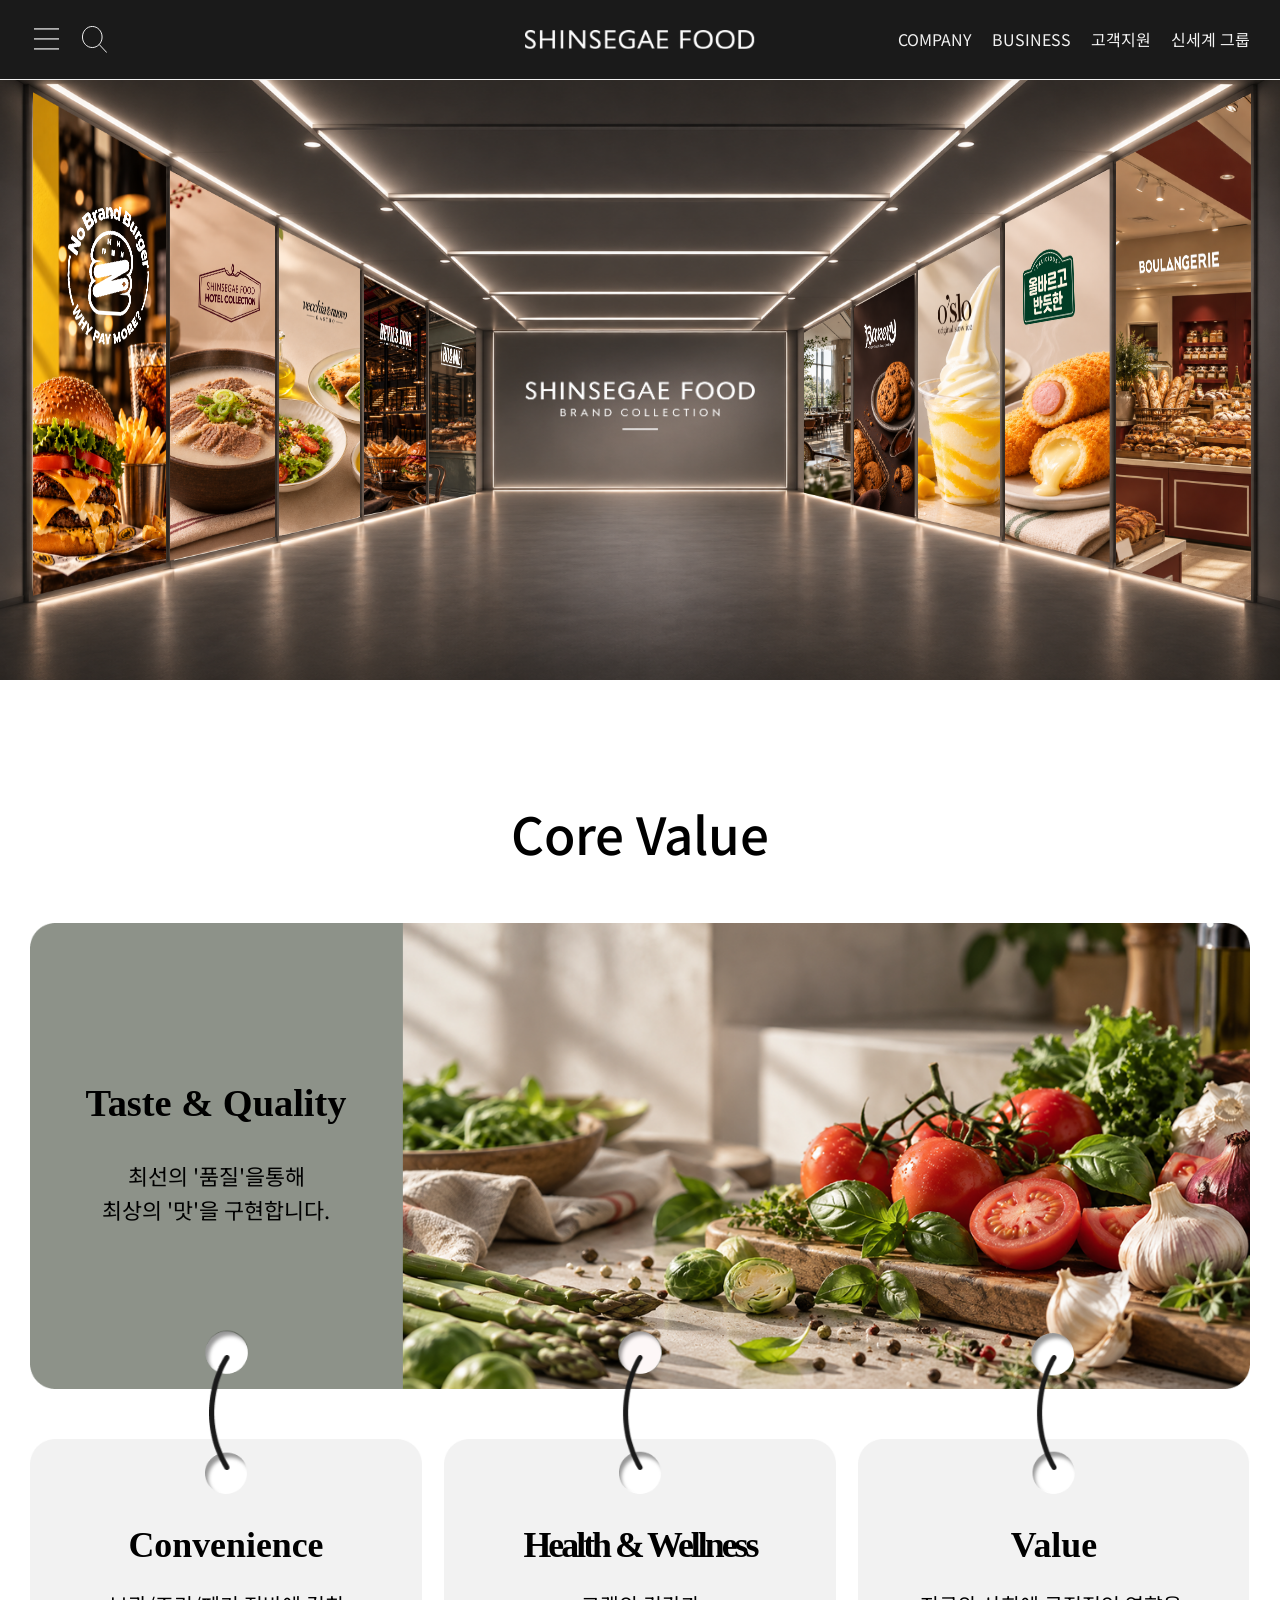
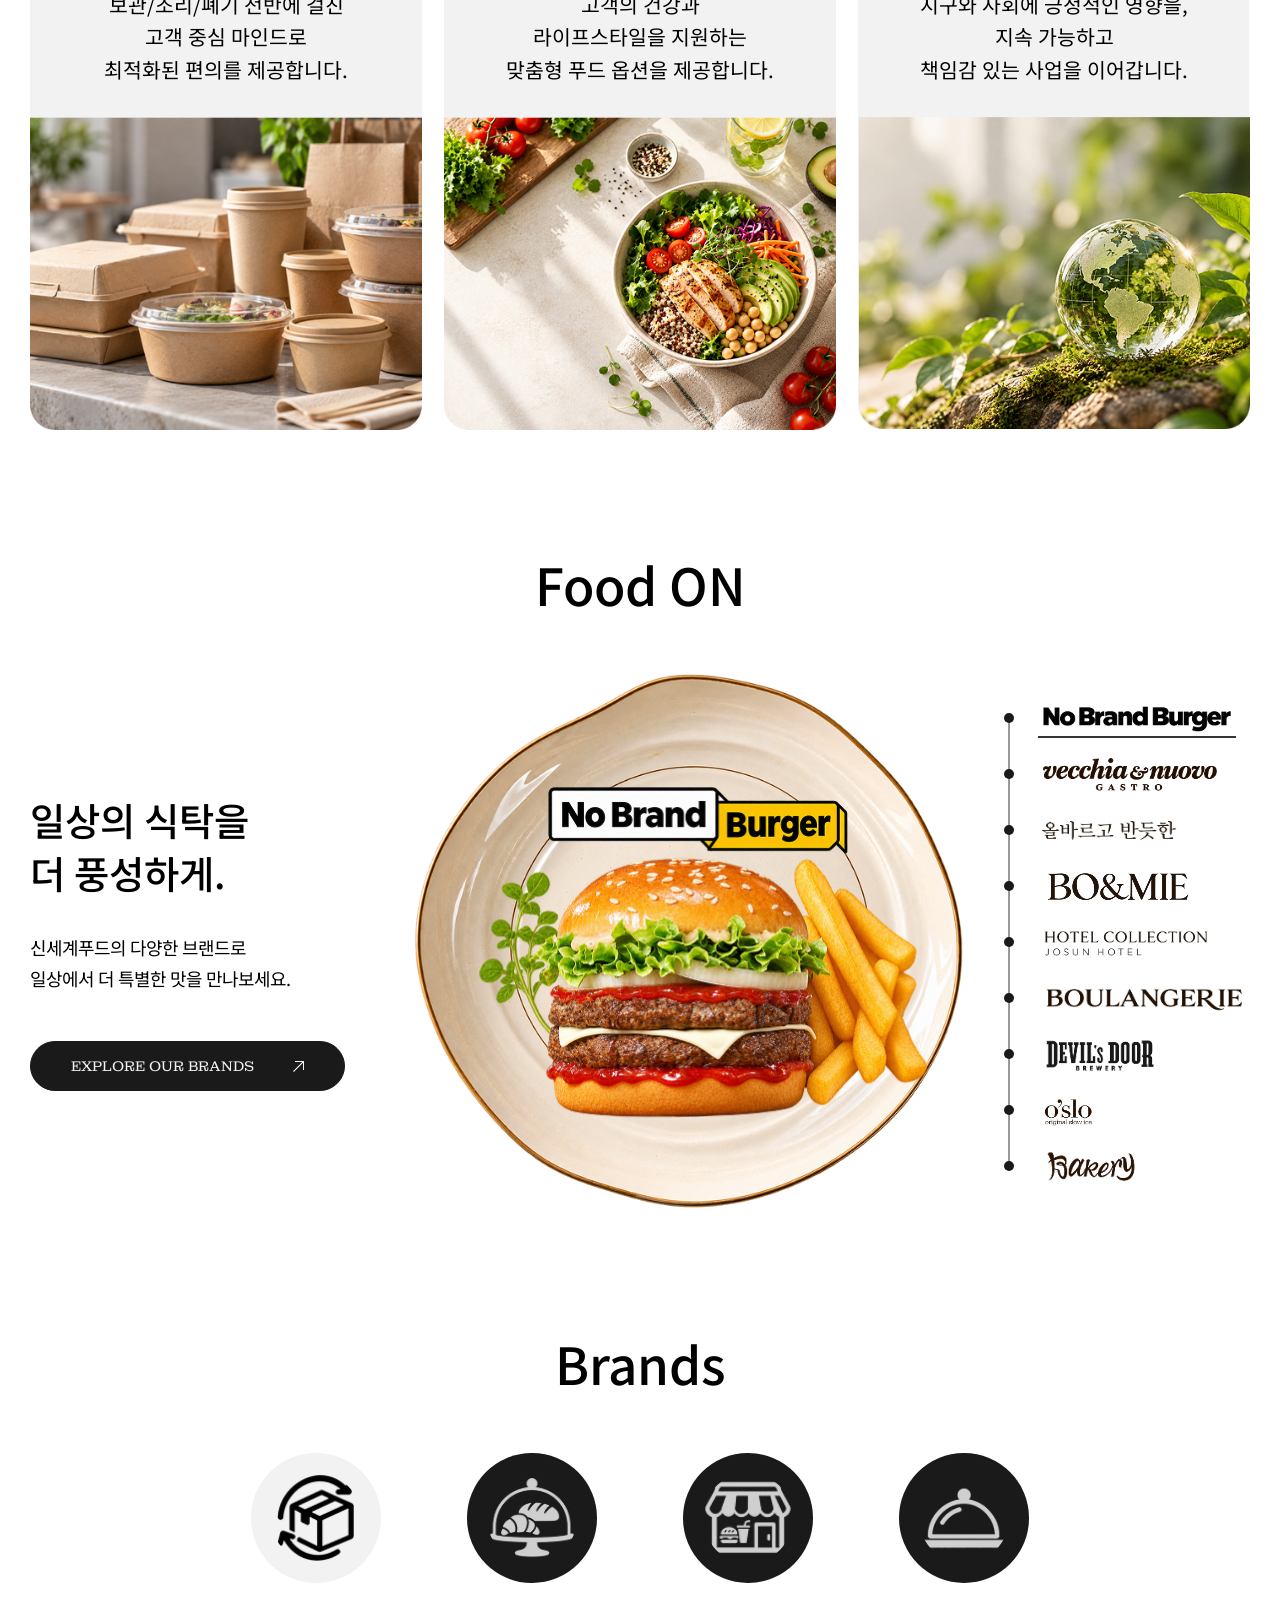
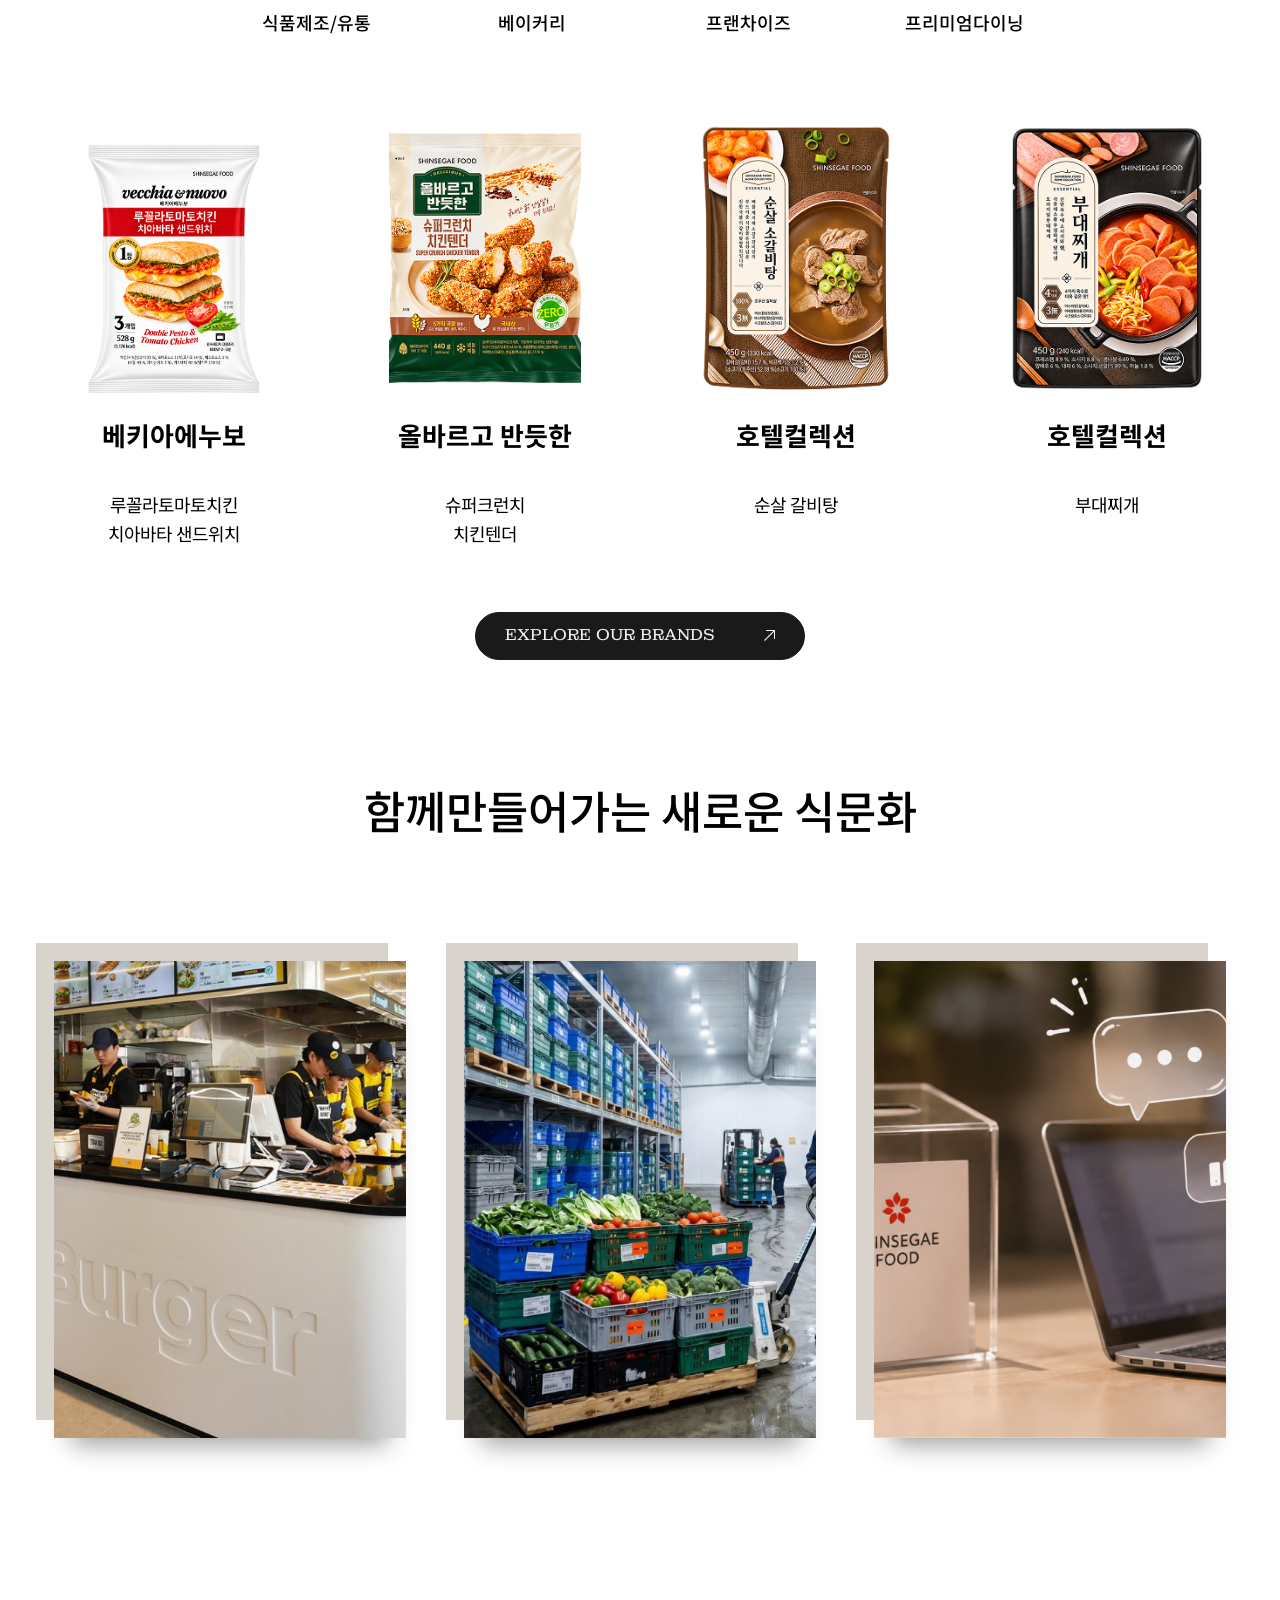
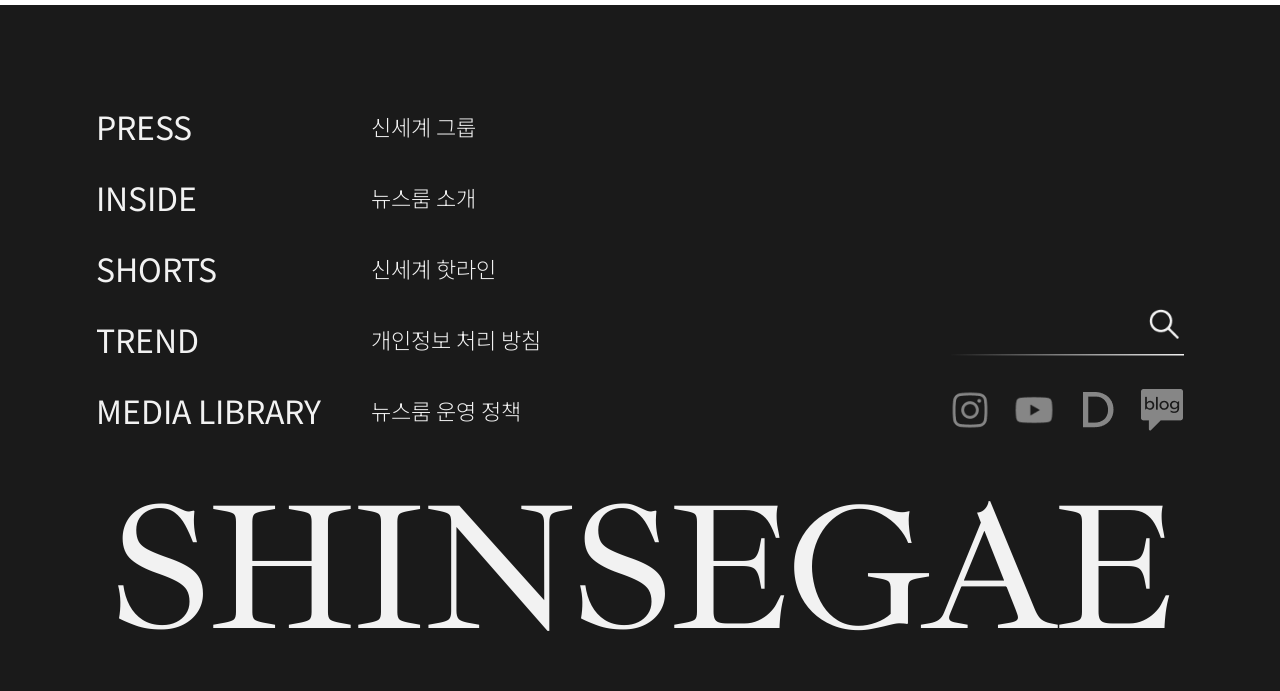
==== food.html @ ecdbe8fb "전체 페이지 추가 및 연결" ====
<!DOCTYPE html>
<html lang="en">
<head>
    <meta charset="UTF-8">
    <meta name="viewport" content="width=device-width, initial-scale=1.0">
    <title>신세계 푸드</title>
    <link rel="stylesheet" href="reset/reset.css">
    <link rel="stylesheet" href="css/food.css">

    <link rel="preconnect" href="https://fonts.googleapis.com">
    <link rel="preconnect" href="https://fonts.gstatic.com" crossorigin>
    <link href="https://fonts.googleapis.com/css2?family=Montagu+Slab:opsz,wght@16..144,100..700&display=swap" rel="stylesheet">
    <link rel="preconnect" href="https://fonts.googleapis.com">
    <link rel="preconnect" href="https://fonts.gstatic.com" crossorigin>
    <link href="https://fonts.googleapis.com/css2?family=Frank+Ruhl+Libre:wght@300..900&family=Ibarra+Real+Nova:ital,wght@0,400..700;1,400..700&display=swap" rel="stylesheet">
    <link href="https://fonts.googleapis.com/css2?family=Noto+Sans+KR:wght@400;700&display=swap" rel="stylesheet">

    <script src="https://code.jquery.com/jquery-3.7.1.min.js"></script>
    <script src="js/food.js" defer></script>
</head>
<body>
    <header>
        <div class="header-warp">
            
            <div class="header-inner">
                <div class="h-icon">
                    <a href="#"><img src="images/food/icon-menu.svg" alt="햄버거메뉴바"></a>
                    <a href="#"><img src="images/food/search.svg" alt="돋보기"></a>
                </div>
                
                <a href="#"><img src="images/food/food-logo.png" alt="로고"></a>
                
                <nav class="gnb">
                    <ul>
                        <li><a href="#">COMPANY</a> 
                            <ul class="sub-menu-wrap">
                                <li><a href="#">STORY</a></li>
                                <li><a href="#">PR</a></li>
                                <li><a href="#">IR</a></li>
                            </ul>
                        </li>
                        <li><a href="#">BUSINESS</a>
                            <ul class="sub-menu-wrap">
                                <li><a href="#">식품제조/유통</a></li>
                                <li><a href="#">이커리</a></li>
                                <li><a href="#">프랜차이즈</a></li>
                                <li><a href="#">프리미엄 다이닝</a></li>
                            </ul>
                        </li>
                        <li><a href="#">고객지원</a>
                            <ul class="sub-menu-wrap">
                                <li><a href="#">고객의 소리</a></li>
                                <li><a href="#">외식브랜드 가명 및 입점 문의</a></li>
                                <li><a href="#">식자재 구매 상담</a></li>
                                <li><a href="#">식자재 납품 상담</a></li>
                                <li><a href="#">자주하는 질문</a></li>
                            </ul>
                        </li>
                        <li><a href="#">신세계 그룹</a>
                            <ul class="sub-menu-wrap">
                                <li><a href="#">그랜드조선 호텔</a></li>
                                <li><a href="#">스타필드</a></li>
                                <li><a href="#">신세계 푸드</a></li>
                            </ul>
                        </li> 
                    </ul>
                </nav>
            </div>
            <div class="header-bg"></div>

            <div class="menu-bar">
                <div class="bar-icon">
                    <button type="button" aria-label="메뉴 닫기"><img src="images/food/icon-x.png" alt=""></button>
                    <div><img src="images/food/food-logo.png" alt="SHINSEGAE FOOD"></div>
                </div>
                <ul>
                    <li><a href="#">COMPANY</a> 
                        <ul class="sub-menu-wrap">
                            <li><a href="#">STORY</a></li>
                            <li><a href="#">PR</a></li>
                            <li><a href="#">IR</a></li>
                        </ul>
                    </li>
                    <li><a href="#">BUSINESS</a>
                        <ul class="sub-menu-wrap">
                            <li><a href="#">식품제조/유통</a></li>
                            <li><a href="#">이커리</a></li>
                            <li><a href="#">프랜차이즈</a></li>
                            <li><a href="#">프리미엄 다이닝</a></li>
                        </ul>
                    </li>
                    <li><a href="#">고객지원</a>
                        <ul class="sub-menu-wrap">
                            <li><a href="#">고객의 소리</a></li>
                            <li><a href="#">외식브랜드 가명 및 입점 문의</a></li>
                            <li><a href="#">식자재 구매 상담</a></li>
                            <li><a href="#">식자재 납품 상담</a></li>
                            <li><a href="#">자주하는 질문</a></li>
                        </ul>
                    </li>
                    <li><a href="index.html">신세계 그룹</a>
                        <ul class="sub-menu-wrap">
                            <li><a href="josunHotel.html">그랜드조선 호텔</a></li>
                            <li><a href="starfield.html">스타필드</a></li>
                            <li><a href="food.html">신세계 푸드</a></li>
                        </ul>
                    </li> 
                </ul>
            </div>
        </div>
    </header>

    <main> 
        <!-----------------메인영역------------------->
        <div class="hero">
            <div class="hero-bg">
                <div class="hero-text"><img src="images/food/hero-text.png" alt="메인텍스트"></div>
                <div class="hero-brands">
                    <button type="button" class="hero-prev" aria-label="이전 브랜드">&#8249;</button>
                    <div class="hero-slide">
                    <ul>
                        <li>
                            <img src="images/food/group.png" alt="노브랜드">
                            <img src="images/food/hero-logo1-w.png" alt="노브랜드">
                        </li>
                        <li>
                            <img src="images/food/group-1.png" alt="호텔컬렉션">
                            <img src="images/food/hero-logo2.png" alt="호텔컬렉션">
                        </li>
                        <li>
                            <img src="images/food/group-2.png" alt="베키아에누보 가스트로">
                            <img src="images/food/hero-logo3.png" alt="베키아에누보 가스트로">
                        </li>
                        <li>
                            <img src="images/food/group-3.png" alt="데블스도어">
                            <img src="images/food/hero-logo4-w.png" alt="데블스도어">
                        </li>
                        <li>
                            <img src="images/food/group-4.png" alt="보앤미">
                            <img src="images/food/hero-logo5-w.png" alt="보앤미">
                        </li>
                        <li>
                            <img src="images/food/group-5.png" alt="블랑제리">
                            <img src="images/food/hero-logo6-w.png" alt="블랑제리">
                        </li>
                        <li>
                            <img src="images/food/group-6.png" alt="올바르고 반듯한">
                            <img src="images/food/hero-logo7.png" alt="올바르고 반듯한">
                        </li>
                        <li>
                            <img src="images/food/group-7.png" alt="오슬로">
                            <img src="images/food/hero-logo8.png" alt="오슬로">
                        </li>
                        <li>
                            <img src="images/food/group-8.png" alt="베이커리">
                            <img src="images/food/hero-logo9-w.png" alt="베이커리">
                        </li>
                        <li>
                            <img src="images/food/group-9.png" alt="베키아에누보">
                            <img src="images/food/hero-logo10-w.png" alt="베키아에누보">
                        </li>
                    </ul>
                    </div>
                    <button type="button" class="hero-next" aria-label="다음 브랜드">&#8250;</button>
                    <div class="hero-dots"></div>
                </div>
            </div>
        </div>
        <!-------------------Core Value----------------->
        <section class="core">
            <h1>Core Value</h1>
            <div class="core-value">
                <div class="core-wrap">
                    <div class="core-text">
                        <div class="taste"></div>
                        <div class="core-txt">
                            <h3>Taste & Quality</h3>
                            <p>최선의 '품질'을통해<br>최상의 '맛'을 구현합니다.</p>
                        </div>
                    </div>
                    <ul>
                        <li>
                            <div class="convenience"></div>
                            <div class="core-text">
                                <h3>Convenience</h3>
                                <p>보관/조리/폐기 전반에 걸친<br>고객 중심 마인드로<br>최적화된 편의를 제공합니다.</p>
                            </div>
                        </li>
                        <li>
                            <div class="health"></div>
                            <div class="core-text">
                                <h3>Health & Wellness</h3>
                                <p>고객의 건강과<br>라이프스타일을 지원하는<br>맞춤형 푸드 옵션을 제공합니다.</p>
                            </div>
                        </li>
                        <li>
                            <div class="value"></div>
                            <div class="core-text">
                                <h3>Value</h3>
                                <p>지구와 사회에 긍정적인 영향을,<br> 지속 가능하고<br>책임감 있는 사업을 이어갑니다.</p>
                            </div>
                        </li>
                    </ul>
                </div>
                <ul class="core-line">
                    <li><img src="images/food/core-line.png" alt="라인1"></li>
                    <li><img src="images/food/core-line.png" alt="라인2"></li>
                    <li><img src="images/food/core-line.png" alt="라인3"></li>
                </ul>
            </div>

            <div class="core-mobile">
                <div class="m-taste-wrap">
                    <div class="m-taste">
                        <img src="images/food/mobile-taste.png" alt="품질">
                        <!-- <img src="images/food/m-taste.png" alt="그림자"> -->
                    </div>
                    <div class="core-txt">
                        <h3>Taste & Quality</h3>
                        <p>최선의 '품질'을통해<br>최상의 '맛'을 구현합니다.</p>
                    </div>
                </div>

                <div class="m-con-wrap">
                    <div class="m-convenience">
                        <img src="images/food/mobile-convenience.png" alt="편의">
                        <!-- <img src="images/food/m-conven.png" alt="그림자"> -->
                    </div>
                        <div class="core-text">
                            <h3>Convenience</h3>
                            <p>보관/조리/폐기 전반에 걸친<br>고객 중심 마인드로<br>최적화된 편의를 제공합니다.</p>
                        </div>
                </div>
            </div>

        </section>
        <!-------------------Food ON-------------------->
        <section class="food-on">
            <h1>Food ON</h1>
            <div class="food-wrap">
                <div class="food-info">
                    <h2>일상의 식탁을<br>더 풍성하게.</h2>
                    <p>신세계푸드의 다양한 브랜드로<br>일상에서 더 특별한 맛을 만나보세요.</p>
                    <ul class="food-btn">
                        <li><a href="https://www.shinsegaefood.com/business/v2/manufacturing.sf">EXPLORE OUR BRANDS</a></li>
                        <li><img src="images/food/button-arrow-w.png" alt="흰색화살표"></li>
                    </ul>
                </div>
                <div class="food-arrow">
                    <div><img src="images/food/food-arrow-left.png" alt="이전"></div>
                    <div><img src="images/food/food-arrow-right.png" alt="다음"></div>
                </div>
                <div class="plate">
                    <div class="plating"></div>
                    <ul class="tab-content-wrap">
                        <li class="active"><img src="images/food/food-1.png" alt="노브랜드"></li>
                        <li><img src="images/food/food-2.png" alt="베키아에누보 가스트로"></li>
                        <li><img src="images/food/food-3.png" alt="올바르고 반듯한"></li>
                        <li><img src="images/food/food-4.png" alt="보앤미"></li>
                        <li><img src="images/food/food-5.png" alt="호텔컬렉션"></li>
                        <li><img src="images/food/food-6.png" alt="블랑제리"></li>
                        <li><img src="images/food/food-7.png" alt="데블스도어"></li>
                        <li><img src="images/food/food-8.png" alt="오슬로"></li>
                        <li><img src="images/food/food-9.png" alt="베이커리"></li>
                    </ul>
                </div>
                
                <ul class="tab-menu">
                    <li class="active"><img src="images/food/food-text1.png" alt="노브랜드"></li>
                    <li><img src="images/food/food-text2.png" alt="베키아에누보 가스트로"></li>
                    <li><img src="images/food/food-text3.png" alt="올바르고 반듯한"></li>
                    <li><img src="images/food/food-text4.png" alt="보앤미"></li>
                    <li><img src="images/food/food-text5.png" alt="호텔컬렉션"></li>
                    <li><img src="images/food/food-text6.png" alt="블랑제리"></li>
                    <li><img src="images/food/food-text7.png" alt="데블스도어"></li>
                    <li><img src="images/food/food-text8.png" alt="오슬로"></li>
                    <li><img src="images/food/food-text9.png" alt="베이커리"></li>
                </ul> 
            </div>
        </section>
<!--------------------Brands-------------------->
        <section class="brands">
            <h1>Brands</h1>
            <ul class="brands-tab">
                <li class="active">
                    <ul class="button">
                        <li class="active"><img src="images/food/brands-w-1.png" alt="식품제조/유통"></li>
                        <li>식품제조/유통</li>
                    </ul>
                </li>
                <li>
                    <ul class="button">
                        <li><img src="images/food/brands-w-2.png" alt="베이커리"></li>
                        <li>베이커리</li>
                    </ul>
                </li>
                <li>
                    <ul class="button">
                        <li><img src="images/food/brands-w-3.png" alt="프랜차이즈"></li>
                        <li>프랜차이즈</li>
                    </ul>
                </li>
                <li>
                    <ul class="button">
                        <li><img src="images/food/brands-w-4.png" alt="프리미엄다이닝"></li>
                        <li>프리미엄다이닝</li>
                    </ul>
                </li>
            </ul>

            <div class="brands-content">
                <ul class="active">
                    <li>
                        <div class="brands-img"><img src="images/food/brands1-1.png" alt="샌드위치"></div>
                        <div class="brands-text">
                            <h3>베키아에누보</h3>
                            <div class="brands-line"></div>
                            <p>루꼴라토마토치킨<br>치아바타 샌드위치</p>
                        </div>
                    </li>
                    <li>
                        <div class="brands-img"><img src="images/food/brands1-2.png" alt="치킨텐더"></div>
                        <div class="brands-text">
                            <h3>올바르고 반듯한</h3>
                            <div class="brands-line"></div>
                            <p>슈퍼크런치<br>치킨텐더</p>
                        </div>
                    </li>
                    <li>
                        <div class="brands-img"><img src="images/food/brands1-3.png" alt="소갈비탕"></div>
                        <div class="brands-text">
                            <h3>호텔컬렉션</h3>
                            <div class="brands-line"></div>
                            <p>순살 갈비탕</p>
                        </div>
                    </li>
                    <li>
                        <div class="brands-img"><img src="images/food/brands1-4.png" alt="부대찌개"></div>
                        <div class="brands-text">
                            <h3>호텔컬렉션</h3>
                            <div class="brands-line"></div>
                            <p>부대찌개</p>
                        </div>
                    </li>
                </ul>
                
                <ul>
                    <li>
                        <div class="brands-img"><img src="images/food/brands2-1.jpg" alt="빵1"></div>
                        <div class="brands-text">
                            <h3>보앤미</h3>
                            <div class="brands-line"></div>
                            <p>Levain</p>
                        </div>
                    </li>
                    <li>
                        <div class="brands-img"><img src="images/food/brands2-2.jpg" alt="빵2"></div>
                        <div class="brands-text">
                            <h3>보앤미</h3>
                            <div class="brands-line"></div>
                            <p>Croissant</p>
                        </div>
                    </li>
                    <li>
                        <div class="brands-img"><img src="images/food/brands2-3.jpg" alt="빵3"></div>
                        <div class="brands-text">
                            <h3>보앤미</h3>
                            <div class="brands-line"></div>
                            <p>Viennoise</p>
                        </div>
                    </li>
                    <li>
                        <div class="brands-img"><img src="images/food/brands2-4.jpg" alt="빵4"></div>
                        <div class="brands-text">
                            <h3>보앤미</h3>
                            <div class="brands-line"></div>
                            <p>Cookie Shot</p>
                        </div>
                    </li>
                </ul>
                
                <ul>
                    <li>
                        <div class="brands-img"><img src="images/food/brands3-1.png" alt="햄버거"></div>
                        <div class="brands-text">
                            <h3>노브랜드</h3>
                            <div class="brands-line"></div>
                            <p>진짜 비빔밥 버거</p>
                        </div>
                    </li>
                    <li>
                        <div class="brands-img"><img src="images/food/brands3-2.png" alt="아이스크림"></div>
                        <div class="brands-text">
                            <h3>오슬로</h3>
                            <div class="brands-line"></div>
                            <p>오리지널 아이스</p>
                        </div>
                    </li>
                    <li>
                        <div class="brands-img"><img src="images/food/brands3-3.png" alt="햄버거"></div>
                        <div class="brands-text">
                            <h3>노브랜드</h3>
                            <div class="brands-line"></div>
                            <p>NBB 훅</p>
                        </div>
                    </li>
                    <li>
                        <div class="brands-img"><img src="images/food/brands3-4.png" alt="아이스크림"></div>
                        <div class="brands-text">
                            <h3>오슬로</h3>
                            <div class="brands-line"></div>
                            <p>오리지널 컵</p>
                        </div>
                    </li>
                </ul>
                
                <ul>
                    <li>
                        <div class="brands-img"><img src="images/food/brands4-1.png" alt="스테이크"></div>
                        <div class="brands-text">
                            <h3>데블스도어</h3>
                            <div class="brands-line"></div>
                            <p>스테이크 코스타타</p>
                        </div>
                    </li>
                    <li>
                        <div class="brands-img"><img src="images/food/brands4-2.png" alt="스테이크"></div>
                        <div class="brands-text">
                            <h3>베키아에누보</h3>
                            <div class="brands-line"></div>
                            <p>씨푸드 버터 파스타</p>
                        </div>
                    </li>
                    <li>
                        <div class="brands-img"><img src="images/food/brands4-3.png" alt="스테이크"></div>
                        <div class="brands-text">
                            <h3>베키아에누보 가스트로</h3>
                            <div class="brands-line"></div>
                            <p>파로 베르데 빈스</p>
                        </div>
                    </li>
                    <li>
                        <div class="brands-img"><img src="images/food/brands4-4.png" alt="샌드위치"></div>
                        <div class="brands-text">
                            <h3>베키아에누보</h3>
                            <div class="brands-line"></div>
                            <p>치킨 클럽 샌드위치</p>
                        </div>
                    </li>
                </ul>
            </div>
            <ul class="brands-btn">
                <li><a href="https://www.shinsegaefood.com/business/v2/manufacturing.sf">EXPLORE OUR BRANDS</a></li>
                <li><img src="images/food/button-arrow-w.png" alt="흰색화살표"></li>
            </ul>
        </section>
        <!---------------------식문화------------------------->
        <section class="contact">
            <h1>함께만들어가는 새로운 식문화</h1>
            <ul class="contact-list">
                <li>
                    <div class="list-1"></div>
                    <div class="contact-info">
                        <img src="images/food/icon1.png" alt="스토어">
                        <div class="info-txt">
                            <h3>외식브랜드<br>가맹 및 입점 문의</h3>
                            <p>신세계푸드의 다양한 외식 브랜드와 함께 <br class="contact-mobile-br">새로운 비즈니스의 기회를 만들어보세요.</p>
                        </div>
                    </div>
                </li>

                <li>
                    <div class="list-2"></div>
                    <div class="contact-info">
                        <img src="images/food/icon2.png" alt="트럭">
                        <div class="info-txt">
                            <h3>식자재<br>구매 및 납품 상담</h3>
                            <p>신선하고 품질 좋은 식자재를 바탕으로 <br class="contact-mobile-br">안정적인 공급과 맞춤형 상담을 제공합니다.</p>
                        </div>
                    </div>
                </li>

                <li>
                    <div class="list-3"></div>
                    <div class="contact-info">
                        <img src="images/food/icon3.png" alt="전화">
                        <div class="info-txt">
                            <h3>고객의 소리</h3>
                            <p>신세계푸드에 대한 소중한 의견을 들려주세요. <br class="contact-mobile-br">고객의 목소리에 귀 기울이겠습니다.</p>
                        </div>
                    </div>
                </li>
            </ul>
        </section>
    </main>
    <footer>
        <div class="footer-inner">
            <ul class="footer-gnb-wrap">
                <li class="footer-gnb">
                    <ul>
                        <li><a href="#">PRESS</a></li>
                        <li><a href="#">INSIDE</a></li>
                        <li><a href="#">SHORTS</a></li>
                        <li><a href="#">TREND</a></li>
                        <li><a href="#">MEDIA LIBRARY</a></li>
                    </ul>
                </li>

                <li>
                    <ul class="footer-inform">
                        <li><a href="#">신세계 그룹</a></li>
                        <li><a href="#">뉴스룸 소개</a></li>
                        <li><a href="#">신세계 핫라인</a></li>
                        <li><a href="#">개인정보 처리 방침</a></li>
                        <li><a href="#">뉴스룸 운영 정책</a></li>
                    </ul>
                </li>
            </ul>


            <ul class="footer-etc">
                <li class="search-wrap">
                    <input class="footer-search" type="text" name="footer-search" id="search">
                    <div><img src="images/footer-Search-white.png" alt="search"></div>
                    <div><img src="images/footer-Line.png" alt="line"></div>
                </li>

                <li>
                    <ul class="sns-wrap">
                        <li><a href="#"><img src="images/black-footer-instagram.png" alt="instagram"></a></li>
                        <li><a href="#"><img src="images/black-footer-youtube.png" alt="youtube"></a></li>
                        <li><a href="#"><img src="images/black-footer-Daum.png" alt="daum"></a></li>
                        <li><a href="#"><img src="images/black-footer-blog.png" alt="blog"></a></li>
                    </ul>
                </li>
            </ul>


            <h1 class="footer-logo">SHINSEGAE</h1>
        </div>
    </footer>
</body>
</html>
---- css/food.css ----
@charset "utf-8";
html, body, div, span, object, iframe,
h1, h2, h3, h4, h5, h6, p, blockquote, pre,
abbr, address, cite, code,
del, dfn, em, img, ins, kbd, q, samp,
small, strong, sub, sup, var,
b, i,
dl, dt, dd, ol, ul, li,
fieldset, form, label, legend,
table, caption, tbody, tfoot, thead, tr, th, td,
article, aside, canvas, details, figcaption, figure,
footer, header, hgroup, menu, nav, section, summary,
time, mark, audio, video {
    margin:0;
    padding:0;
    border:0;
    outline:0;
    font-size:100%;
    vertical-align:baseline;
    background:transparent;
}
body{line-height:1; font-family: "Noto Sans KR";}
a{text-decoration:none; color: inherit;}
img{border:none; vertical-align:top;}
ul{list-style:none;}
table {
    border-collapse:collapse;
    border-spacing:0;
}
input, select {
    vertical-align:middle;
}

:root {
    --whiteTxt : #f2f2f2;
    --blackTxt : #1A1A1A;

    --engFont : "Ibarra Real Nova";
}

header{
    width: 100%;
    height: 100px;
    box-sizing: border-box;
    background-color: #1a1a1a;
    border-bottom: 1px solid #f2f2f2;
    position: fixed;
    top: 0;
    left: 0;
    z-index: 10;
}
.header-warp {
    width: 100%;
    max-width: 1500px;
    height: 100%;
    margin: 0 auto;
    padding: 0 30px;
    box-sizing: border-box;
}
.header-inner{
    display: flex;
    justify-content: space-between;
    align-items: center;
    width: 100%;
    height: 100%;
    line-height: 1.4;
    position: relative;
}
.header-inner > a{
    position: absolute;
    left: 50%;
    top: 50%;
    transform: translate(-50%, -50%);
    width: 277px;
    max-width: calc(100% - 112px);
    min-height: 44px;
    display: flex;
    align-items: center;
    justify-content: center;
}
.header-inner > a > img{
    display: block;
    width: 100%;
    height: auto;
}
.header-warp .h-icon{
    display: flex;
    gap: 24px;
    align-items: center;
}
.header-warp .h-icon a{
    display: flex;
    align-items: center;
    justify-content: center;
    width: 32px;
    height: 44px;
}
.header-warp .h-icon a img{
    display: block;
    width: 25px;
    height: auto;
}
.header-warp .gnb > ul{
    display: flex;
    align-items: center;
    color: #f2f2f2;
    gap: clamp(18px, 2vw, 35px);
    font-size: clamp(1rem, 1.2vw, 1.2rem);
}
.header-warp .gnb > ul > li{
    position: static;
}
.header-warp .gnb > ul > li:hover{
    border-bottom: 3px solid #6c1212;
    box-sizing: border-box;
}
.header-warp .gnb > ul > li > a{
    display: flex;
    align-items: center;
    min-height: 100px;
    white-space: nowrap;
}
.header-warp .gnb > ul > li .sub-menu-wrap {
    display: none;
    position: absolute;
    right: 0;
    top: 100%;
    align-items: center;
    justify-content: flex-end;
    gap: 35px;
    width: 100%;
    padding: 15px 0;
    box-sizing: border-box;
    font-size: clamp(0.8rem, 1vw, 1rem);
    white-space: nowrap;
}
.header-warp .gnb > ul > li .sub-menu-wrap li > a:hover{
    border-bottom: 1px solid #f2f2f2;
}
.header-bg{
    display: none;
    position: absolute;
    top: 100%; left: 0;
    width: 100%;
    height: 54px;
    background-color: #1a1a1a85;
    z-index: -1;
}
.header-warp .menu-bar{
    display: none;
    position: fixed;
    top: 0;
    left: 0;
    width: 100%;
    height: 100%;
    overflow-y: auto;
    background-color: #1a1a1a;
    color: #f2f2f2;
    z-index: 20;
}
.menu-bar .bar-icon{
    position: relative;
    height: 64px;
    border-bottom: 1px solid #51483e;
    display: flex;
    justify-content: center;
    align-items: center;
}
.menu-bar .bar-icon button{
    position: absolute;
    top: 10px;
    left: 20px;
    width: 44px;
    height: 44px;
    padding: 10px;
    border: 0;
    background: transparent;
    cursor: pointer;
}
.menu-bar .bar-icon button img{
    display: block;
    width: 100%;
    height: auto;
}
.menu-bar .bar-icon > div{
    width: 170px;
    max-width: calc(100% - 128px);
}
.menu-bar .bar-icon > div img{
    display: block;
    width: 100%;
    height: auto;
}
.menu-bar > ul{
    padding: 16px 30px 40px;
}
.menu-bar > ul > li{
    margin-bottom: 24px;
}
.menu-bar > ul > li > a{
    display: block;
    padding: 18px 0;
    font-size: clamp(1rem, 2vw, 1.25rem);
    line-height: 1.4;
}
.menu-bar .sub-menu-wrap{
    display: none;
    padding-bottom: 12px;
}
.menu-bar .sub-menu-wrap a{
    display: block;
    padding: 10px 0;
    color: #a9a9a9;
    font-size: clamp(0.875rem, 1.6vw, 1rem);
    line-height: 1.5;
}

@media (max-width: 1280px){
    header{
        height: 80px;
    }
    .header-inner > a{
        width: 230px;
    }
    .header-warp .h-icon{
        gap: 16px;
    }
    .header-warp .gnb > ul{
        gap: 18px;
    }
    .header-warp .gnb > ul > li > a{
        min-height: 80px;
    }
}
@media (max-width: 1024px){
    header{
        height: 64px;
    }
    .header-warp{
        padding: 0 24px;
    }
    .header-inner > a{
        width: 200px;
    }
    .header-warp .h-icon a{
        width: 40px;
    }
    .header-warp .h-icon a img{
        width: 24px;
    }
    .header-warp .h-icon a:nth-child(2),
    .header-warp .gnb{
        display: none;
    }
}
@media (max-width: 600px){
    header{
        height: 56px;
    }
    .header-warp{
        padding: 0 20px;
    }
    .header-inner > a{
        width: 170px;
    }
    .header-warp .h-icon a img{
        width: 20px;
    }
}
@media (max-width: 390px){
    header{
        height: 56px;
    }
    .header-warp{
        padding: 0 16px;
    }
    .header-inner > a{
        width: 170px;
    }
    .header-warp .h-icon a img{
        width: 20px;
    }
}
/* --------------매인영역---------------- */
main{
    padding-top: 100px;
}
.hero{
    margin-bottom: clamp(120px, 10vw, 160px);
}
.hero-bg{
    background-image: url("../images/food/hero2.png");
    background-repeat: no-repeat;
    background-position: center;
    background-size: 100% auto;
    width: 100%;
    aspect-ratio: 1920 / 900;
    position: relative;
    overflow: hidden;
}
.hero-text img{
    width: 20%;
    position: absolute;
    left: 40%;top: 47%;
    filter: brightness(0) invert(1);
    
}
.hero-brands ul > li img{
    transform: translateY(-50%);
    animation: hero-show 0.7s ease both;
}
.hero-brands ul > li:nth-child(-n+5) > img:nth-child(2){
    animation: hero-logo 0.7s ease both;
}
.hero-brands ul > li:nth-child(n+6) > img:nth-child(2){
    animation: hero-r-logo 0.7s ease both;
}
.hero-brands ul li:nth-child(1) img{
    width: 10.4%;
    position: absolute;
    left: 2.6%; top: 44%;
    animation-delay: 2s;
}
.hero-brands ul li:nth-child(1) img:nth-child(2){
    display: block;
    position: absolute;
    left: 3%; top: 20%;
    width: 11.5%;
    transform: perspective(600px) rotateY(53deg) rotate(5deg);
    animation-delay: 2s;
}
.hero-brands ul li:nth-child(2) img{
    width: 8.2%;
    position: absolute;
    left: 13.3%; top: 47.6%;
    animation-delay: 1.5s;
}
.hero-brands ul li:nth-child(2) img:nth-child(2){
    position: absolute;
    left: 11.8%; top: 30%;
    width: 12.65%;
    transform: perspective(600px) rotateY(57deg) rotate(3deg);
    animation-delay: 1.5s;
}
.hero-brands ul li:nth-child(3) img{
    width: 6.3%;
    position: absolute;
    left: 21.8%; top: 50.3%;
    animation-delay: 1s;
}
.hero-brands ul li:nth-child(3) img:nth-child(2){
    position: absolute;
    left: 21.7%; top: 36%;
    width: 7.475%;
    transform: perspective(600px) rotateY(60deg) rotate(7deg);
    animation-delay: 1s;
}
.hero-brands ul li:nth-child(4) img{
    width: 4.9%;
    position: absolute;
    left: 28.4%; top: 52.6%;
    animation-delay: 0.5s;
}
.hero-brands ul li:nth-child(4) img:nth-child(2){
    position: absolute;
    left: 27.8%; top: 40%;
    width: 6.325%;
    transform: perspective(600px) rotateY(63deg) rotate(7deg);
    animation-delay: 0.5s;
}
.hero-brands ul li:nth-child(5) img{
    width: 3.7%;
    position: absolute;
    left: 33.5%; top: 54.5%;
    animation-delay: 0s;
}
.hero-brands ul li:nth-child(5) img:nth-child(2){
    position: absolute;
    left: 32.5%; top: 44%;
    width: 5.635%;
    transform: perspective(600px) rotateY(65deg) rotate(6deg);
    animation-delay: 0s;
}
.hero-brands ul li:nth-child(6) img{
    width: 10.5%;
    position: absolute;
    right: 2.3%; top: 44.5%;
    animation-delay: 2s;
}
.hero-brands ul li:nth-child(6) img:nth-child(2){
    position: absolute;
    right: 1.8%; top: 26%;
    width: 12.925%;
    transform: perspective(600px) rotateY(-60deg) rotate(-3deg);
    animation-delay: 2s;
}
.hero-brands ul li:nth-child(7) img{
    width: 8.2%;
    position: absolute;
    right: 13.3%; top: 47.7%;
    animation-delay: 1.5s;
}
.hero-brands ul li:nth-child(7) img:nth-child(2){
    position: absolute;
    right: 12.5%; top: 26%;
    width: 11.5%;
    transform: perspective(600px) rotateY(-60deg)  rotateX(3deg) rotate(-8deg);
    animation-delay: 1.5s;
}
.hero-brands ul li:nth-child(8) img{
    width: 6.4%;
    position: absolute;
    right: 21.9%; top: 50.4%;
    animation-delay: 1s;
}
.hero-brands ul li:nth-child(8) img:nth-child(2){
    position: absolute;
    right: 21.5%; top: 35%;
    width: 8.05%;
    transform: perspective(600px) rotateY(-60deg) rotate(-5deg);
    animation-delay: 1s;
}
.hero-brands ul li:nth-child(9) img{
    width: 4.8%;
    position: absolute;
    right: 28.5%; top: 52.6%;
    animation-delay: 0.5s;
}
.hero-brands ul li:nth-child(9) img:nth-child(2){
    position: absolute;
    right: 27.7%; top: 40%;
    width: 7.13%;
    transform: perspective(600px) rotateY(-60deg) rotate(-5deg);
    animation-delay: 0.5s;
}
.hero-brands ul li:nth-child(10) img{
    width: 3.7%;
    position: absolute;
    right: 33.5%; top: 54.2%;
    animation-delay: 0s;
}
.hero-brands ul li:nth-child(10) img:nth-child(2){
    position: absolute;
    right: 33.3%; top: 43%;
    width: 4.945%;
    transform: rotateY(-60deg) rotate(-4deg);
    animation-delay: 0s;
}

.hero-prev,
.hero-next,
.hero-dots{
    display: none;
}

@keyframes hero-show{
    0%{
        opacity: 0;
    }
    100%{
        opacity: 1;
    }
}
@keyframes hero-logo{
    0%{
        opacity: 0;
        translate: 0 -50px;
    }
    100%{
        opacity: 1;
        translate: 0 0;
    }
}
@keyframes hero-r-logo{
    0%{
        opacity: 0;
        translate: 50px -50px;
    }
    100%{
        opacity: 1;
        translate: 0 0;
    }
}

/* ---------------core value------------ */
.core{
    width: calc(100% - 60px);
    max-width: 1440px;
    margin: 0 auto;
    margin-bottom: clamp(120px, 10vw, 160px);
}
.core h1{
    text-align: center;
    margin-bottom: clamp(56px, 5vw, 80px);
    font-size: clamp(2.5rem, 4vw, 3.7rem);
    font-weight: 500;
}
.core-value{
    position: relative;
}
.core-wrap .core-text{
    position: relative;
}
.core-wrap .core-txt{
    position: absolute;
    left: 30px;top: 35%;
}
.core-wrap .core-text .taste{
    background-image: url(../images/food/core1.png);
    background-repeat: no-repeat;
    background-position: center;
    background-size: 100% auto;
    width: 100%;
    aspect-ratio: 1440 / 550;
}
.core-wrap .core-txt h3{
    font-size: clamp(1.75rem, 3vw, 3.3rem);
    font-family: 'Montagu+Slab', serif;
    margin-bottom: 100px;
}
.core-wrap .core-txt p{
    text-align: center;
    font-size: clamp(1.125rem, 1.7vw, 2rem);
    line-height: 40px;
}
.core-wrap ul{
    margin-top: 50px;
    display: flex;
    gap: 22px;
}
.core-wrap ul li{
    position: relative;
    flex: 1;
    min-width: 0;
    transform-origin: center top;
}
.core-wrap ul.is-visible > li{
    animation: core-show1 1.2s ease-out both;
}
.core-wrap ul li:nth-child(1) .convenience{
    background-image: url(../images/food/core2.png);
    background-repeat: no-repeat;
    background-position: center;
    background-size: 100% auto;
    width: 100%;
    aspect-ratio: 464 / 700;
}
.core-wrap ul li .health{
    background-image: url(../images/food/core3.png);
    background-repeat: no-repeat;
    background-position: center;
    background-size: 100% auto;
    width: 100%;
    aspect-ratio: 464 / 700;
}
.core-wrap ul li .value{
    background-image: url(../images/food/core4.png);
    background-repeat: no-repeat;
    background-position: center;
    background-size: 100% auto;
    width: 100%;
    aspect-ratio: 465 / 700;
}
.core-wrap ul li .core-text{
    position: absolute;
    left: 50%; top: 15%;
    transform: translateX(-50%);
    width: 100%;          
    padding: 0 16px;       
    box-sizing: border-box;
}
.core-wrap ul li .core-text h3{
    font-size: clamp(1.5rem, 2.8vw, 3.3rem);
    font-family: 'Montagu+Slab', serif;     
    margin-bottom: 35px;
    text-align: center;
}
.core-wrap ul li:nth-child(2) .core-text h3{
    white-space: normal;
    letter-spacing: -3px;
}
.core-wrap ul li .core-text p{
    text-align: center;
    font-size: clamp(1.125rem, 1.6vw, 1.5rem);
    line-height: 35px;
}
.core-wrap ul li:nth-child(3) .core-text p{
    white-space: normal;
}
.core-line li{
    position: absolute;
    left: 14.7%; top: 39%;
}
.core-line li:nth-child(2){
    position: absolute;
    left: 48.6%; top: 39%;
}
.core-line li:nth-child(3){
    position: absolute;
    left: 82.5%; top: 39%;
}
.core-mobile{
    display: none;
}

@keyframes core-show1{
    0%{
        transform: perspective(1000px) rotateX(-100deg);
    }
    70%{
        transform: perspective(1000px) rotateX(8deg);
    }
    100%{
        transform: perspective(1000px) rotateX(0deg);
    }
}
/* ------------------Food ON------------------ */
.food-on{
    width: calc(100% - 60px);
    max-width: 1440px;
    margin: 0 auto;
    margin-bottom: clamp(120px, 10vw, 160px);
}
.food-on h1{
    text-align: center;
    margin-bottom: clamp(56px, 5vw, 80px);
    font-size: clamp(2.5rem, 4vw, 3.7rem);
    font-weight: 500;
}
.food-wrap{
    display: flex;
    justify-content: space-between;
    align-items: center;
    gap: 40px;
    position: relative;
}
.food-info{
    width: 27%;
    min-width: 0;
}
.food-info h2{
    font-size: clamp(1.75rem, 3vw, 3.3rem);
    font-weight: 500;
    margin-bottom: 32px;
    line-height: 1.35;
}
.food-info p{
    font-size: clamp(0.875rem, 1.4vw, 1.5rem);
    line-height: 30px;
}
.food-info .food-btn{
    width: fit-content;
    max-width: 100%;
    border: 1px solid #1a1a1a;
    border-radius: 40px;
    display: flex;
    justify-content: center;
    align-items: center;
    background-color: #1a1a1a;
    cursor: pointer;
    transition: 0.3s;
    margin-top: 48px;
    box-sizing: border-box;
    min-height: 50px;
    padding: 10px 40px;
    gap: 2.8em;
    font-family: 'Montagu Slab', serif;
    font-size: clamp(0.875rem, 1.1vw, 1.3rem);
}
.food-info .food-btn:hover {
    background-color: #f2f2f2;
}
.food-info .food-btn:hover li:first-child {
    color: #1a1a1a;
}
.food-btn:hover img {
    filter: brightness(0);
}
.food-info .food-btn li:nth-child(1){
    color: #f2f2f2;
    font-size: inherit;
    white-space: nowrap;
}
.food-info .food-btn li:nth-child(2){
    display: flex;
    align-items: center;
    width: 0.77em;
    height: 0.77em;
    flex-shrink: 0;
}
.food-info .food-btn li:nth-child(2) img{
    display: block;
    width: 100%;
    height: auto;
}
.food-arrow{
    display: none;
}
.plate{
    position: relative;
    width: 46%;
    max-width: 677px;
    flex-shrink: 0;
}
.plate .plating{
    background-image: url(../images/food/food-plate.png);
    background-repeat: no-repeat;
    background-position: center;
    background-size: 100% auto;
    width: 100%;
    aspect-ratio: 677 / 647;
}
.plate div{
    position: relative;
}
.tab-content-wrap li {
    display: none;
    position: absolute;
    left: 15%; top: 20%;
    width: 74%;
    aspect-ratio: 500 / 372;
}
.tab-content-wrap li img{
    transform: scale(1.2);
    margin-top: 15px;
    animation: food-show 0.7s ease both;
}

@keyframes food-show{
    0%{
        opacity: 0;
    }
    100%{
        opacity: 1;
    }
}
.tab-content-wrap li:nth-child(7) img{
    transform: scale(1.5);
}
.tab-content-wrap li > img{
    display: block;
    width: 100%;
    height: 100%;
    object-fit: contain;
    object-position: center;
}
.tab-content-wrap li.active {
    display: block;
}
.tab-menu {
    width: 19%;
    min-width: 0;
    box-sizing: border-box;
    display: flex;
    flex-direction: column;
    gap: 30px;
    position: relative;
    padding-left: 20px;
}
.tab-menu::before {
    content: "";
    position: absolute;
    left: -10px;
    top: 22px;
    bottom: 22px;
    width: 1.5px;
    background-color: #999;
}
.tab-menu li {
    width: 100%;
    height: 45px;
    display: flex;
    align-items: center;
    position: relative;
}
.tab-menu li::before {
    content: "";
    position: absolute;
    width: 10px;
    height: 10px;
    border-radius: 50%;
    background-color: #1a1a1a;
    left: -34px;
    top: 50%;
    transform: translateY(-50%);
    z-index: 1;
}
.tab-menu li img {
    max-width: 100%;
    max-height: 100%;
    width: auto;
    height: auto;
    object-fit: contain;
    display: block;
    cursor: pointer;
}
.tab-menu > li.active > img {
    box-shadow: 0 2px 0 #1a1a1ae0;
}
/* ---------------Brands----------------- */
.brands{
    width: calc(100% - 60px);
    max-width: 1440px;
    margin: 0 auto;
    margin-bottom: clamp(120px, 10vw, 160px);
}
.brands h1{
    text-align: center;
    margin-bottom: clamp(56px, 5vw, 80px);
    font-size: clamp(2.5rem, 4vw, 3.7rem);
    font-weight: 500;
}
.brands-tab{
    /* border: 1px solid #000; */
    display: flex;
    width: 60%;
    margin: 0 auto;
    margin-bottom: clamp(56px, 6vw, 88px);
}
.brands-tab li{
    flex: 1;
    min-width: 0;
}
.brands-tab .button {
    display: flex;
    flex-direction: column;
    align-items: center;
    /* width: 100%; */
    cursor: pointer;
}
.brands-tab .button li{
    transition: 0.3s;
}
.brands-tab > li.active .button li:nth-child(1) img{
    background-color: #f2f2f2;
}
.brands-tab > li:nth-child(1).active img {
    content: url(../images/food/brands-b-1.png);
}
.brands-tab > li:nth-child(2).active img{
    content: url(../images/food/brands-b-2.png);
}
.brands-tab > li:nth-child(3).active img{
    content: url(../images/food/brands-b-3.png);
}
.brands-tab > li:nth-child(4).active img{
    content: url(../images/food/brands-b-4.png);
}
.brands-tab .button li:nth-child(1) {
    width: 100%;
    display: flex;
    justify-content: center;
}
.brands-tab .button li:nth-child(1) img {
    /* display: block; */
    width: 60%;
    aspect-ratio: 1;
    height: auto;
    padding: 25px;
    box-sizing: border-box;
    border-radius: 50%;
    background-color: #1a1a1a;
    object-fit: contain;
    transition: 0.3s;
}
.brands-tab .button li:nth-child(2){
    padding: 10px;
    font-size: clamp(1.125rem, 1.4vw, 1.3rem);
    margin-top: 20px;
    font-weight: 500;
}
.brands-content ul{
    display: none;
    width: 100%;
    justify-content: space-between;
    gap: 24px;
}
.brands-content ul.active{
    display: flex;
}
.brands-content ul li{
    display: block;
    flex: 1;
    min-width: 0;
}
.brands-content ul li .brands-img{
    width: clamp(140px, 15vw, 200px);
    max-width: 100%;
    margin: 0 auto;
    aspect-ratio: 220 / 320;
    display: flex;
    align-items: flex-end;
    justify-content: center;
}
.brands-content ul li img{
    display: block;
    width: 100%;
    height: 100%;
    object-fit: contain;
    object-position: center bottom;
    cursor: pointer;
}
.brands-content > ul:nth-child(2) > li:first-child .brands-img > img{
    height: auto;
    aspect-ratio: 424 / 544;
    object-fit: cover;
    object-position: center;
}
.brands-content > ul:nth-child(4) .brands-img{
    width: clamp(160px, 18vw, 240px);
    aspect-ratio: 3 / 2;
}
.brands-content ul li .brands-text{
    text-align: center;
}
.brands-content ul li .brands-text > h3{
    position: relative;
    width: fit-content;
    max-width: 100%;
    margin-left: auto;
    margin-right: auto;
    font-size: clamp(1rem, calc(0.5rem + 1.4vw), 1.75rem);
    line-height: 1.4;
    margin-top: clamp(12px, 2vw, 20px);
    margin-bottom: 10px;
}
.brands-content ul li .brands-text .brands-line{
    height: 3px;
    margin: 0 auto;
}
.brands-content ul li .brands-text > h3::after{
    content: "";
    display: block;
    width: 0;
    height: 3px;
    background-color: #1a1a1a;
    position: absolute;
    left: 50%; bottom: -13px;
    transition: 0.3s;
}
.brands-content ul li:hover .brands-text > h3::after{
    width: 100%;
    left: 0;
}
.brands-content ul li .brands-text > p{
    font-size: clamp(0.8125rem, 1.4vw, 1.3rem);
    margin-top: clamp(12px, 2vw, 24px);
    line-height: 1.6;
}
.brands-btn{
    width: fit-content;
    max-width: 100%;
    margin: 0 auto;
    margin-top: 64px;
    border: 1px solid #1a1a1a;
    border-radius: 40px;
    display: flex;
    justify-content: center;
    align-items: center;
    background-color: #1a1a1a;
    cursor: pointer;
    transition: 0.3s;
    box-sizing: border-box;
    min-height: 48px;
    padding: 0.45em 1.79em;
    gap: 3.1em;
    line-height: 1.4;
    font-family: 'Montagu Slab', serif;
    font-size: clamp(1rem, 1.2vw, 1.4rem);
}
.brands-btn:hover {
    background-color: #f2f2f2;
}
.brands-btn:hover li:first-child {
    color: #1a1a1a;
}
.brands-btn:hover img {
    filter: brightness(0);
}
.brands-btn li:nth-child(1){
    color: #f2f2f2;
    font-size: inherit;
    white-space: nowrap;
}
.brands-btn li:nth-child(2){
    display: flex;
    align-items: center;
    width: 0.71em;
    height: 0.71em;
    flex-shrink: 0;
}
.brands-btn li:nth-child(2) img{
    display: block;
    width: 100%;
    height: auto;
}
/* -----------------식문화----------------- */
.contact{
    width: calc(100% - 60px);
    max-width: 1440px;
    margin: 0 auto;
    margin-bottom: clamp(96px, 8vw, 128px);
}
.contact h1{
    text-align: center;
    margin-bottom: clamp(56px, 5vw, 80px);
    font-size: clamp(2rem, 3.5vw, 3.7rem);
    font-weight: 500;
}
.contact-list{
    width: 100%;
    margin: 0 auto;
    box-sizing: border-box;
    display: flex;
    justify-content: space-between;
    position: relative;
    padding: 65px 24px;
}
.contact-list > li{
    position: relative;
    flex: none;
    width: 30%;
    min-width: 0;
    overflow: hidden;
    box-shadow: -18px -18px 0 #d8d4cd, 0 24px 24px -18px rgba(0, 0, 0, 0.4);
    cursor: pointer;
}
.contact-list > li > img:nth-child(2){
    display: none;
}
.contact-list li .list-1{
    background-image: url(../images/food/icon1-1.png);
    background-repeat: no-repeat;
    background-position: center;
    background-size: 100% auto;
    width: 100%;
    aspect-ratio: 464 / 629;
}
.contact-list li .list-2{
    background-image: url(../images/food/icon2-2.png);
    background-repeat: no-repeat;
    background-position: center;
    background-size: 100% auto;
    width: 100%;
    aspect-ratio: 464 / 629;
}
.contact-list li .list-3{
    background-image: url(../images/food/icon3-3.png);
    background-repeat: no-repeat;
    background-position: center;
    background-size: 100% auto;
    width: 100%;
    aspect-ratio: 464 / 629;
}
.contact-info{
    position: absolute;
    top: 0; left: 0;
    width: 100%;
    height: 100%;
    padding: 24px;
    box-sizing: border-box;
    background-color: rgba(0, 0, 0, 0.45);
    color: #f2f2f2;
    text-align: center;
    display: flex;
    flex-direction: column;
    justify-content: center;
    align-items: center;
    gap: 20px;
    opacity: 0;
    transition: opacity 0.3s;
}
.contact-info > img{
    width: 56px;
    height: auto;
    filter: brightness(0) invert(1);
}
.contact-info .info-txt{
    width: 100%;
}
.contact-info .info-txt h3{
    font-size: clamp(1.125rem, 1.5vw, 1.5rem);
    margin-bottom: 20px;
    line-height: 1.5;
}
.contact-mobile-br{
    display: none;
}
.contact-info .info-txt p{
    font-size: clamp(0.875rem, 1.2vw, 1.3rem);
    line-height: 1.5;
}
.contact-list > li:hover .contact-info{
    opacity: 1;
}























@media (max-width: 1500px){
    .header-warp .gnb > ul{
        gap: 20px;
    }
    /* ---------------core value------------ */
    .core-wrap .core-txt{
        left: 0;
        top: 0;
        width: 30.5%;
        height: 100%;
        padding: 20px;
        box-sizing: border-box;
        display: flex;
        flex-direction: column;
        justify-content: center;
        text-align: center;
    }
    .core-wrap .core-txt h3{
        margin-bottom: 36px;
    }
    .core-wrap .core-txt p{
        line-height: 1.6;
    }
    .core-wrap ul li .core-text h3{
        margin-bottom: 24px;
    }
    .core-wrap ul li .core-text p{
        line-height: 1.6;
    }
    .core-line img{
        width: 1.6vw;
        height: auto;
    }
    /* ------------------Food ON------------------ */
    .food-info h2{
        line-height: 1.4;
        margin-bottom: 32px;
    }
    .food-info p{
        line-height: 1.7;
    }
    .tab-menu{
        gap: 20px;
    }
    .tab-menu li{
        height: 36px;
    }
    /* ---------------Brands----------------- */
    .brands-tab{
        width: 80%;
        max-width: 864px;
    }
    .brands-tab .button li:nth-child(1) img{
        padding: 20px;
    }
    /* -----------------식문화----------------- */
    .contact-info{
        padding: 16px;
        gap: 12px;
    }
    .contact-info .info-txt h3{
        margin-bottom: 12px;
    }
}

@media (max-width: 1280px){
    main{
    padding-top: 80px;
    }
}







@media (max-width: 1024px){
    /* 히어로 로고 캐러셀 */
    .hero-bg{
        background-image: url(../images/food/hero-tablet.png);
        background-size: cover;
        height: clamp(440px, 56.25vw, 576px);
        aspect-ratio: auto;
    }
    .hero-text img{
        width: 56%;
        left: 22%;
        top: 32%;
        filter: brightness(0) invert(1);
    }
    .hero-brands{
        position: absolute;
        left: 0;
        bottom: 7%;
        width: 100%;
    }
    .hero-slide{
        width: calc(100% - 100px);
        margin: 0 auto;
        padding: 24px 0;
        overflow: hidden;
    }
    .hero-brands ul{
        display: flex;
        gap: 24px;
        position: relative;
        transition: transform 0.4s;
    }
    .hero-brands ul > li{
        flex: none;
        width: clamp(120px, 22vw, 220px);
        height: clamp(76px, 11vw, 112px);
        display: flex;
        align-items: center;
        justify-content: center;
        border-radius: 24px;
        transition: background-color 0.4s, box-shadow 0.4s;
        cursor: pointer;
    }
    .hero-brands ul > li.active{
        background-color: #fff0dd;
        box-shadow: 0 14px 18px -12px rgba(255, 235, 200, 0.8);
    }
    .hero .hero-brands ul li:nth-child(n) > img:nth-child(n){
        display: block;
        position: static;
        top: auto;
        left: auto;
        right: auto;
        width: 70%;
        height: 64%;
        object-fit: contain;
        transform: none;
        translate: none;
        animation: none;
        filter: brightness(0) invert(1);
    }
    .hero .hero-brands ul li:nth-child(n) > img:first-child{
        display: none;
    }
    .hero .hero-brands ul li.active > img:nth-child(2){
        filter: brightness(0);
    }
    /* 캐러셀에서는 배경 없는 글자 로고 사용 */
    .hero .hero-brands ul li:nth-child(7) > img:nth-child(2){
        content: url(../images/food/food-text3.png);
    }
    .hero-prev,
    .hero-next{
        display: block;
        position: absolute;
        top: calc(50% - 30px);
        width: 36px;
        height: 36px;
        padding: 0;
        border: 1px solid #ddd;
        border-radius: 50%;
        background: transparent;
        color: #fff;
        font-size: 28px;
        line-height: 1;
        cursor: pointer;
        z-index: 1;
    }
    .hero-prev{
        left: 12px;
    }
    .hero-next{
        right: 12px;
    }
    .hero-dots{
        display: flex;
        justify-content: center;
        gap: 10px;
        padding-top: 12px;
    }
    .hero-dots button{
        width: 8px;
        height: 8px;
        padding: 0;
        border: 0;
        border-radius: 50%;
        background-color: #ffffff50;
        cursor: pointer;
    }
    .hero-dots button.active{
        background-color: #fff;
    }

    main{
    padding-top: 64px;
    }
    .hero,
    .core,
    .food-on,
    .brands,
    .contact{
        margin-bottom: 112px;
    }
    .core h1,
    .food-on h1,
    .brands h1{
        margin-bottom: 64px;
    }
    /* ---------------core value------------ */
    .core-wrap .core-txt h3{
        margin-bottom: 28px;
    }
    .core-wrap ul{
        gap: 12px;
        margin-top: 36px;
    }
    .core-wrap ul li .core-text{
        padding: 0 12px;
    }
    .core-wrap ul li .core-text h3{
        margin-bottom: 20px;
    }
    .core-wrap ul li:nth-child(2) .core-text h3{
        letter-spacing: normal;
    }
    .core-wrap ul li .core-text p{
        line-height: 1.6;
    }
    /* ------------------Food ON------------------ */
    .food-info{
        display: none;
    }
    .food-wrap{
        gap: 40px;
        padding: 0 32px;
        box-sizing: border-box;
    }
    .plate{
        width: 60%;
    }
    .tab-menu{
        width: 32%;
        gap: 14px;
        padding-left: 16px;
    }
    .tab-menu li{
        height: 40px;
    }
    .tab-menu::before{
        left: 0;
        top: 20px;
        bottom: 20px;
    }
    .tab-menu li::before{
        left: -20px;
        width: 8px;
        height: 8px;
    }
    /* ---------------Brands----------------- */
    .brands-tab{
        width: 90%;
        margin-bottom: 64px;
    }
    .brands-tab .button li:nth-child(1) img{
        width: 70%;
        max-width: 150px;
        padding: 24px;
    }
    .brands-tab .button li:nth-child(2){
        padding: 0;
        margin-top: 24px;
        line-height: 1.5;
    }
    .brands-content ul{
        flex-wrap: wrap;
        gap: 56px 40px;
    }
    .brands-content ul li{
        flex: none;
        width: calc(50% - 20px);
    }
    .brands-content ul li .brands-img{
        width: clamp(160px, 25vw, 220px);
    }
    .brands-content ul li .brands-text > h3{
        margin-top: 24px;
    }
    .brands-content ul li .brands-text > p{
        font-size: clamp(0.875rem, 1.8vw, 1.125rem);
        margin-top: 24px;
        line-height: 1.6;
    }
    .brands-btn{
        margin-top: 64px;
    }
    /* -----------------식문화----------------- */
    .contact h1{
        margin-bottom: 56px;
        line-height: 1.5;
    }
    .contact-list{
        padding: 45px 16px;
    }
    .contact-list > li{
        box-shadow: -12px -12px 0 #d8d4cd,
                    0 18px 20px -16px rgba(0, 0, 0, 0.4);
    }
    .contact-list li .list-1,
    .contact-list li .list-2,
    .contact-list li .list-3{
        height: clamp(270px, 37.8vw, 378px);
        aspect-ratio: auto;
        background-size: cover;
    }
    .contact-info{
        padding: 12px;
        gap: 12px;
        opacity: 1;
        transition: none;
    }
    .contact-info > img{
        width: 32px;
    }
    .contact-info .info-txt h3{
        font-size: clamp(0.875rem, 1.8vw, 1.125rem);
        margin-bottom: 12px;
    }
    .contact-info .info-txt p{
        font-size: clamp(0.75rem, 1.4vw, 0.875rem);
        line-height: 1.6;
        word-break: keep-all;
        overflow-wrap: anywhere;
    }
}






@media (max-width: 800px){
    .hero,
    .core,
    .food-on,
    .brands{
        margin-bottom: 96px;
    }
    .core h1,
    .food-on h1,
    .brands h1,
    .contact h1{
        margin-bottom: 56px;
    }
    /* ---------------core value------------ */
    .core-wrap .core-txt p{
        font-size: clamp(0.875rem, 1.7vw, 1.125rem);
    }
    .core-wrap ul li .core-text h3{
        font-size: clamp(1.125rem, 2.8vw, 1.5rem);
    }
    .core-wrap ul li:nth-child(2) .core-text h3{
        font-size: clamp(1rem, 2.4vw, 1.375rem);
    }
    .core-wrap ul li .core-text p{
        font-size: clamp(0.575rem, 1.7vw, 1rem);
    }
    /* ---------------Brands----------------- */
    .brands-tab .button li:nth-child(2){
        font-size: clamp(0.875rem, 1.8vw, 1.125rem);
    }
    /* -----------------식문화----------------- */
    .contact-info{
        gap: 8px;
    }
    .contact-info > img{
        width: 28px;
    }
    .contact-info .info-txt h3{
        font-size: clamp(1rem, 2vw, 1.125rem);
    }
    .contact-info .info-txt p{
        font-size: clamp(0.75rem, 1.6vw, 0.875rem);
    }
}










@media (max-width: 600px){
    /* --------------매인영역---------------- */
    .hero{
        margin-bottom: clamp(88px, 18vw, 104px);
    }
    .core h1,
    .food-on h1,
    .brands h1,
    .contact h1{
        margin-bottom: clamp(44px, 10vw, 56px);
    }
    main{
        padding-top: 56px;
    }
    .hero-bg{
        height: 400px;
        background-position: center;
    }
    .hero-text img{
        width: 80%;
        left: 10%;
        top: 30%;
    }
    .hero-slide{
        width: calc(100% - 80px);
    }
    .hero-brands ul{
        gap: 16px;
    }
    .hero-brands ul > li{
        border-radius: 18px;
    }
    .hero-prev,
    .hero-next{
        width: 28px;
        height: 28px;
        font-size: 24px;
    }
    .hero-prev{
        left: 6px;
    }
    .hero-next{
        right: 6px;
    }
    /* ---------------core value------------ */
    .core{
        width: calc(100% - 40px);
        margin-bottom: clamp(88px, 18vw, 104px);
    }
    .core h1{
        font-size: clamp(1.5rem, 6vw, 2rem);
    }
    .core-value{
        display: none;
    }
    .core-mobile{
        display: block;
    }
    .m-taste-wrap,
    .m-taste{
        position: relative;
    }
    .m-taste img:first-child{
        display: block;
        width: 100%;
        height: auto;
    }
    .m-taste-wrap .core-txt{
        position: absolute;
        top: 0; left: 0;
        width: 100%;
        height: 100%;
        padding: 16px;
        box-sizing: border-box;
        display: flex;
        flex-direction: column;
        justify-content: center;
        text-align: center;
        background-color: rgba(0, 0, 0, 0.45);
        color: #f2f2f2;
    }
    .m-taste-wrap .core-txt h3{
        font-size: clamp(1.25rem, 5vw, 1.5rem);
        margin-bottom: 16px;
    }
    .m-taste-wrap .core-txt p{
        font-size: clamp(0.875rem, 3.6vw, 1rem);
        line-height: 1.6;
    }
    .m-con-wrap{
        position: relative;
        margin-top: -5.56%;
    }
    .m-convenience img:first-child{
        display: block;
        width: 100%;
        height: auto;
    }
    .m-con-wrap .core-text{
        position: absolute;
        top: 18%; left: 0;
        width: 100%;
        height: 82%;
        padding: 16px;
        box-sizing: border-box;
        display: flex;
        flex-direction: column;
        justify-content: center;
        text-align: center;
        opacity: 1;
        background-color: rgba(0, 0, 0, 0.45);
        color: #fff;
    }   
    .m-con-wrap .core-text h3{
        font-size: clamp(1.25rem, 5vw, 1.5rem);
        margin-bottom: 16px;
    }
    .m-con-wrap .core-text p{
        font-size: clamp(0.875rem, 3.6vw, 1rem);
        line-height: 1.6;
    }
    /* ------------------Food ON------------------ */
    .food-on{
        width: calc(100% - 40px);
        margin-bottom: clamp(88px, 18vw, 104px);
    }
    .food-on h1{
        font-size: clamp(1.5rem, 6vw, 2rem);
    }
    .food-wrap{
        padding: 0;
        gap: 0;
        justify-content: center;
        max-width: 360px;
        margin: 0 auto;
    }
    .food-arrow{
        display: flex;
        position: absolute;
        top: 0;
        right: 0;
        font-size: clamp(18px, 6.15vw, 24px);
        gap: 1.67em;
        cursor: pointer;
    }
    .food-arrow img{
        display: block;
        width: 1em;
        height: auto;
    }
    .plate{
        width: 100%;
        max-width: 360px;
        margin-top: 20px;
    }
    .tab-menu{
        display: none;
    }
    /* ---------------Brands----------------- */
    .brands{
        width: calc(100% - 40px);
        margin-bottom: clamp(88px, 18vw, 104px);
    }
    .brands h1{
        font-size: clamp(1.5rem, 6vw, 2rem);
    }
    .brands-tab{
        width: 100%;
        flex-direction: row;
        flex-wrap: nowrap;
        gap: 8px;
        margin-bottom: clamp(40px, 9vw, 48px);
    }
    .brands-tab > li{
        flex: 1;
        min-width: 0;
        transform: none;
    }
    .brands-tab .button li{
        flex: none;
    }
    .brands-tab .button li:nth-child(1) img{
        width: 120px;
        max-width: 100%;
        padding: 20px;
        display: none;
    }
    .brands-tab .button li:nth-child(2){
        width: 100%;
        height: 56px;
        box-sizing: border-box;
        display: flex;
        align-items: center;
        justify-content: center;
        margin-top: 0;
        font-size: clamp(0.75rem, 2.5vw, 0.875rem);
        line-height: 1.4;
        text-align: center;
        overflow-wrap: anywhere;
        border: 1px solid #1A1A1A;
        background-color: #1A1A1A;
        border-radius: 10px;
        padding: 8px 4px;
        color: #f2f2f2;
    }
    .brands-tab > li.active .button li:nth-child(2){
        background-color: #f2f2f2;
        color: #1A1A1A;
    }
    .brands-content{
        display: block;
    }
    .brands-content > ul{
        flex-direction: row;
        flex-wrap: nowrap;
        gap: 16px;
    }
    .brands-content > ul > li{
        width: calc(50% - 8px);
    }
    .brands-content ul li .brands-img{
        width: clamp(120px, 32vw, 190px);
    }
    .brands-content > ul:nth-child(4) .brands-img{
        width: 100%;
        max-width: 220px;
    }
    .brands-content ul li .brands-text > h3{
        font-size: clamp(1rem, 3.8vw, 1.25rem);
        margin-top: clamp(12px, 3vw, 18px);
    }
    .brands-content ul li .brands-text > p{
        font-size: clamp(0.8125rem, 3vw, 1rem);
        margin-top: clamp(12px, 3vw, 18px);
    }
    .brands-content ul li:nth-child(3),
    .brands-content ul li:nth-child(4){
        display: none;
    }
    .brands-btn{
        display: flex;
        margin-top: clamp(36px, 9vw, 48px);
        padding: 0.65em 1.2em;
        gap: 1.2em;
        font-size: clamp(0.75rem, 2.8vw, 0.875rem);
    }
    /* -----------------식문화----------------- */
    .contact{
        margin-bottom: clamp(88px, 18vw, 104px);
        width: calc(100% - 40px);
    }
    .contact h1{
        font-size: clamp(1.125rem, 4.8vw, 1.5rem);
    }
    .contact-list{
        flex-direction: column;
        gap: 24px;
        padding: 0;
    }
    .contact-list > li{
        flex: none;
        width: 100%;
        height: 180px;
        transform: none;
        box-shadow: none;
    }
    .contact-info > img,
    .contact-info .info-txt{
        transform: none;
    }
    .contact-list li .list-1{
        height: 100%;
        aspect-ratio: auto;
        background-size: cover;
    }
    .contact-list li .list-2{
        height: 100%;
        aspect-ratio: auto;
        background-size: cover;
    }
    .contact-list li .list-3{
        height: 100%;
        aspect-ratio: auto;
        background-size: cover;
    }
    .contact-info{
        padding: 12px;
        gap: 6px;
    }
    .contact-info > img{
        width: 24px;
    }
    .contact-info .info-txt h3{
        font-size: clamp(0.875rem, 4vw, 1rem);
        margin-bottom: 6px;
        line-height: 1.4;
    }
    .contact-mobile-br{
        display: block;
    }
    .contact-info .info-txt p{
        font-size: clamp(0.75rem, 3vw, 0.875rem);
        line-height: 1.5;
    }
}

@media (max-width: 390px){
    .core{
        width: calc(100% - 32px);
    }
    .food-on{
        width: calc(100% - 32px);
    }
    .brands{
        width: calc(100% - 32px);
    }
    .contact{
        width: calc(100% - 32px);
    }
}



























/* -------footer-------- */


footer {
    box-sizing: border-box;
    width: 100%;
    padding: 100px 0 40px;
    background-color: var(--blackTxt);
    color: #f2f2f2;
}

.footer-inner {
    width: min(85%, 1440px);
    margin: 0 auto;
    display: grid;
    grid-template-columns: minmax(0, 1fr) auto;
    gap: 56px 40px;
}

.footer-gnb-wrap {
    display: flex;
    gap: 50px;
}

.footer-gnb > ul,
.footer-inform {
    display: flex;
    flex-direction: column;
    gap: 28px;
}

.footer-gnb {
    font-size: 32px;
    line-height: 42.9px;
}

.footer-inform {
    font-size: 22px;
    font-weight: 300;
    line-height: 1.95;
}

.footer-etc {
    width: 234px;
    align-self: end;
    display: flex;
    flex-direction: column;
    gap: 32px;
}

footer .search-wrap {
    position: relative;
    height: 52px;
}

.footer-search {
    box-sizing: border-box;
    width: 100%;
    height: 100%;
    padding: 0 48px 8px 0;
    border: 0;
    border-radius: 0;
    background: transparent;
    color: inherit;
    font: inherit;
}

footer .search-wrap > div:first-of-type {
    position: absolute;
    right: 0;
    top: 0;
    pointer-events: none;
}

footer .search-wrap > div:first-of-type img {
    width: 40px;
    height: 40px;
}

footer .search-wrap > div:last-of-type {
    position: absolute;
    right: 0;
    bottom: 0;
    width: 100%;
    pointer-events: none;
}

footer .search-wrap > div:last-of-type img {
    display: block;
    width: 100%;
    height: 2px;
    transform: rotateY(180deg);
}

footer .sns-wrap {
    display: flex;
    justify-content: flex-end;
    align-items: center;
    gap: 20px;
}

footer .sns-wrap a {
    display: flex;
    align-items: center;
    justify-content: center;
    width: 44px;
    height: 44px;
}

footer .sns-wrap img {
    display: block;
    max-width: 100%;
    max-height: 100%;
    width: auto;
    height: auto;
}

.footer-logo {
    grid-column: 1 / -1;
    color: #f2f2f2;
    font-family: var(--engFont);
    font-size: min(14.2vw, 248px);
    font-weight: normal;
    line-height: 0.9;
    letter-spacing: -0.035em;
    white-space: nowrap;
    text-align: center;
}

footer a:focus-visible,
.footer-search:focus-visible {
    outline: 2px solid #404040;
    outline-offset: 4px;
}

/* 태블릿: 두 열 메뉴와 오른쪽 검색·SNS 유지 */
@media (min-width: 769px) and (max-width: 1099px) {
    footer {
        padding: 64px 0 32px;
    }

    .footer-inner {
        width: 92%;
        gap: 40px 24px;
    }

    .footer-gnb-wrap { gap: 32px; }
    .footer-gnb { font-size: 20px; line-height: 25.9px; }
    .footer-inform { font-size: 14px; line-height: 1.85; }
    .footer-gnb > ul, .footer-inform { gap: 22px; }
    .footer-etc { width: 150px; align-self: stretch; justify-content: space-between; }
    footer .sns-wrap { gap: 12px; }
    footer .sns-wrap a { width: 28px; height: 28px; }
    footer .search-wrap > div:first-of-type img { width: 32px; height: 32px; }
    .footer-logo { font-size: 15vw; }
}

/* 모바일: 검색 → 로고 → 메뉴 → 안내·SNS */
@media (max-width: 768px) {
    footer {
        padding: 20px 0 24px;
    }

    .footer-inner {
        width: 88%;
        grid-template-columns: minmax(0, 1fr) auto;
        gap: 24px 12px;
    }

    .footer-gnb-wrap,
    .footer-gnb-wrap > li:last-child,
    .footer-etc {
        display: contents;
    }

    footer .search-wrap {
        grid-column: 2;
        grid-row: 1;
        justify-self: end;
        width: 100px;
        height: 30px;
    }

    footer .search-wrap > div:first-of-type img { width: 26px; height: 26px; }
    .footer-search { padding-right: 30px; }
    .footer-logo { grid-row: 2; font-size: 14.5vw; margin-bottom: 20px; }
    .footer-gnb { grid-column: 1 / -1; grid-row: 3; font-size: 14px; line-height: 1.5; }
    .footer-gnb > ul {
        flex-direction: row;
        flex-wrap: wrap;
        justify-content: space-between;
        gap: 12px 8px;
    }
    .footer-gnb a { white-space: nowrap; }

    .footer-inform {
        grid-column: 1 / -1;
        grid-row: 4;
        flex-direction: row;
        flex-wrap: wrap;
        gap: 8px 14px;
        font-size: 14px;
        line-height: 1.5;
        padding-right: 100px;
    }

    .footer-etc > li:last-child {
        grid-column: 2;
        grid-row: 4;
        align-self: end;
    }

    footer .sns-wrap { gap: 7px; }
    footer .sns-wrap a { width: 18px; height: 18px; }
}
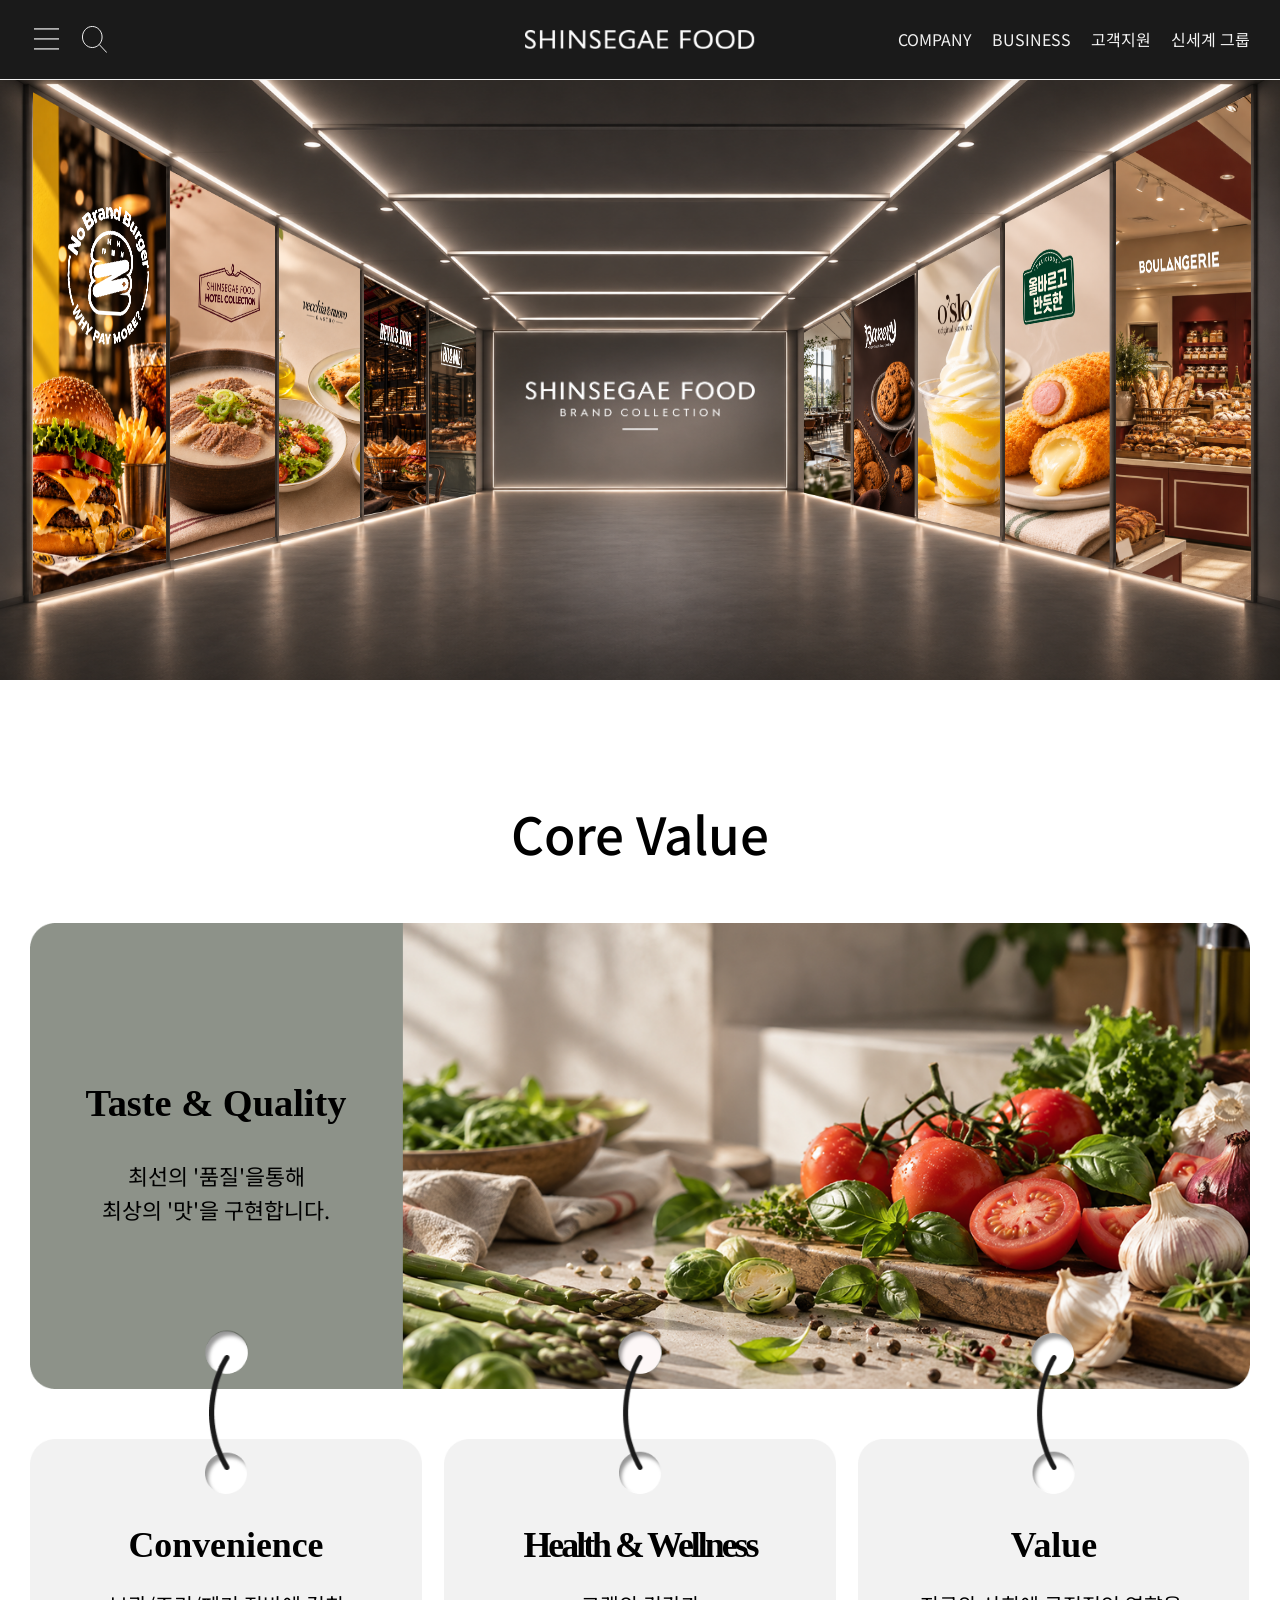
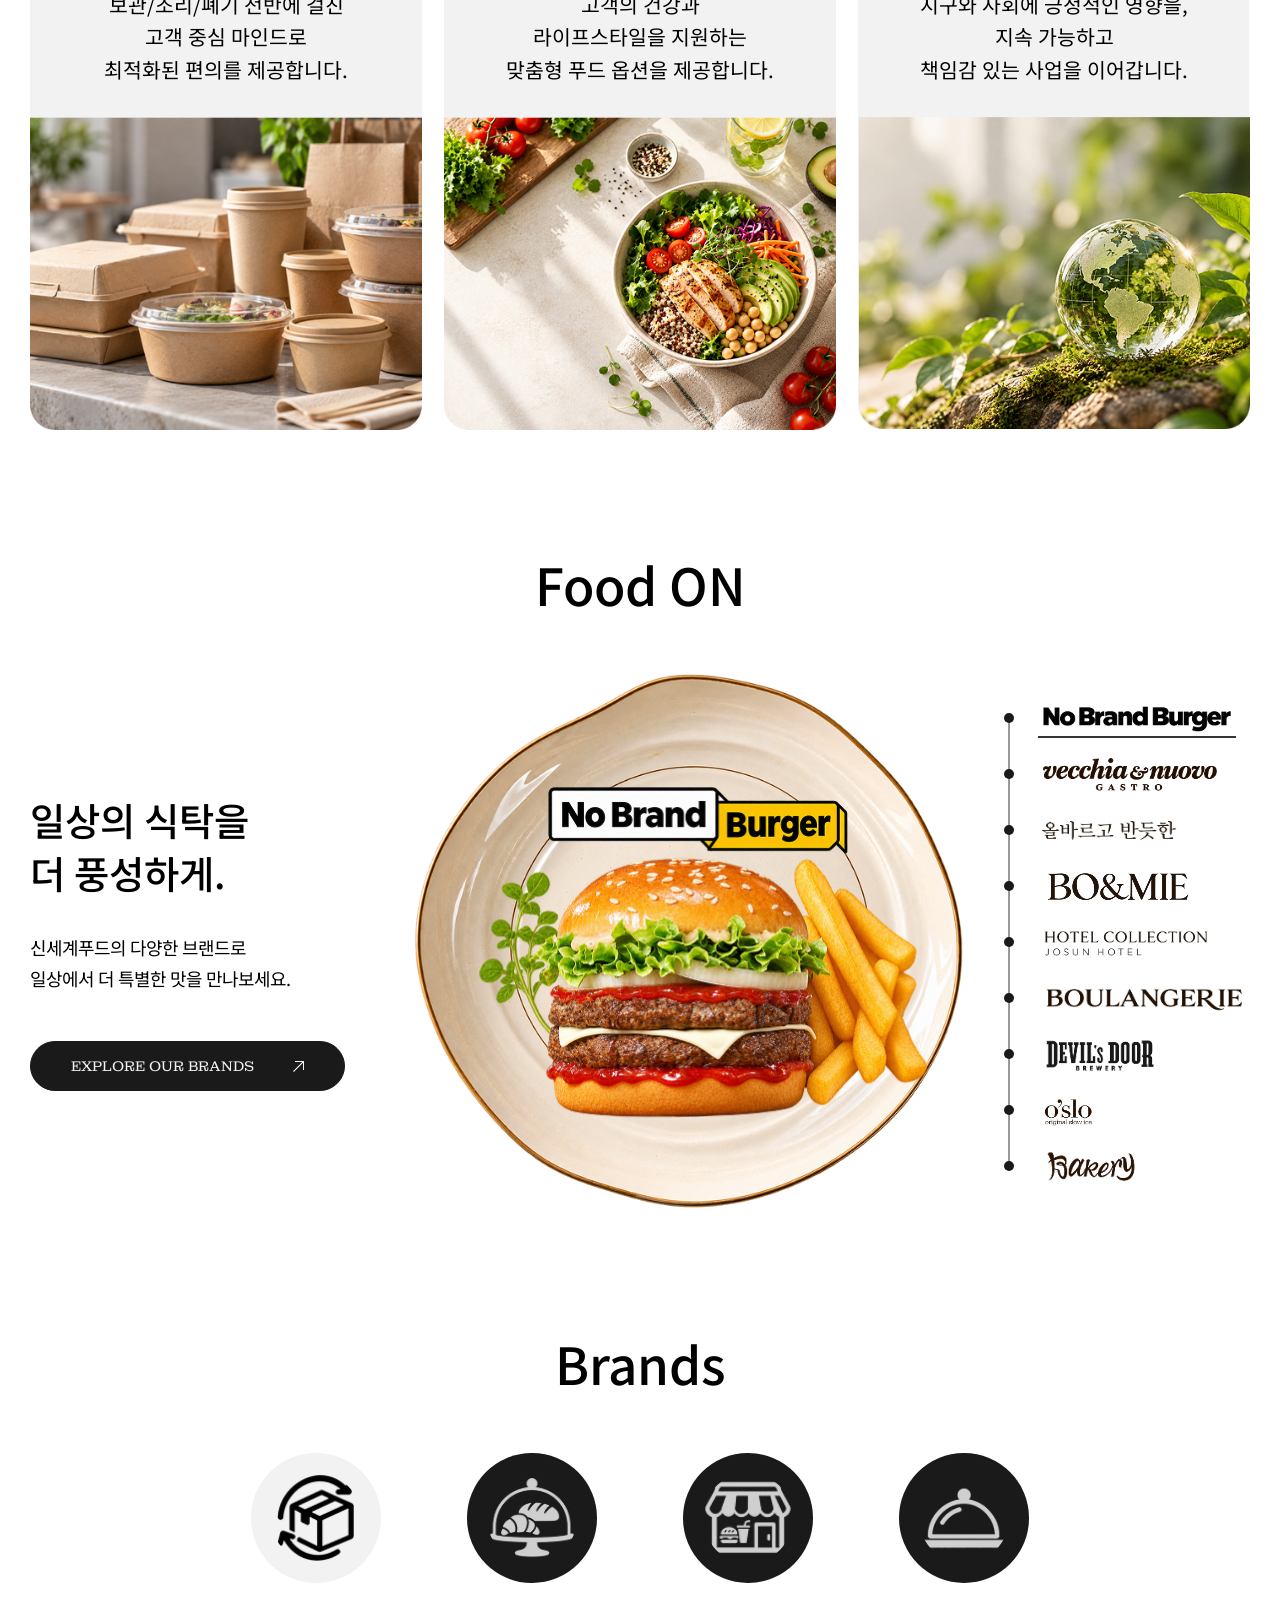
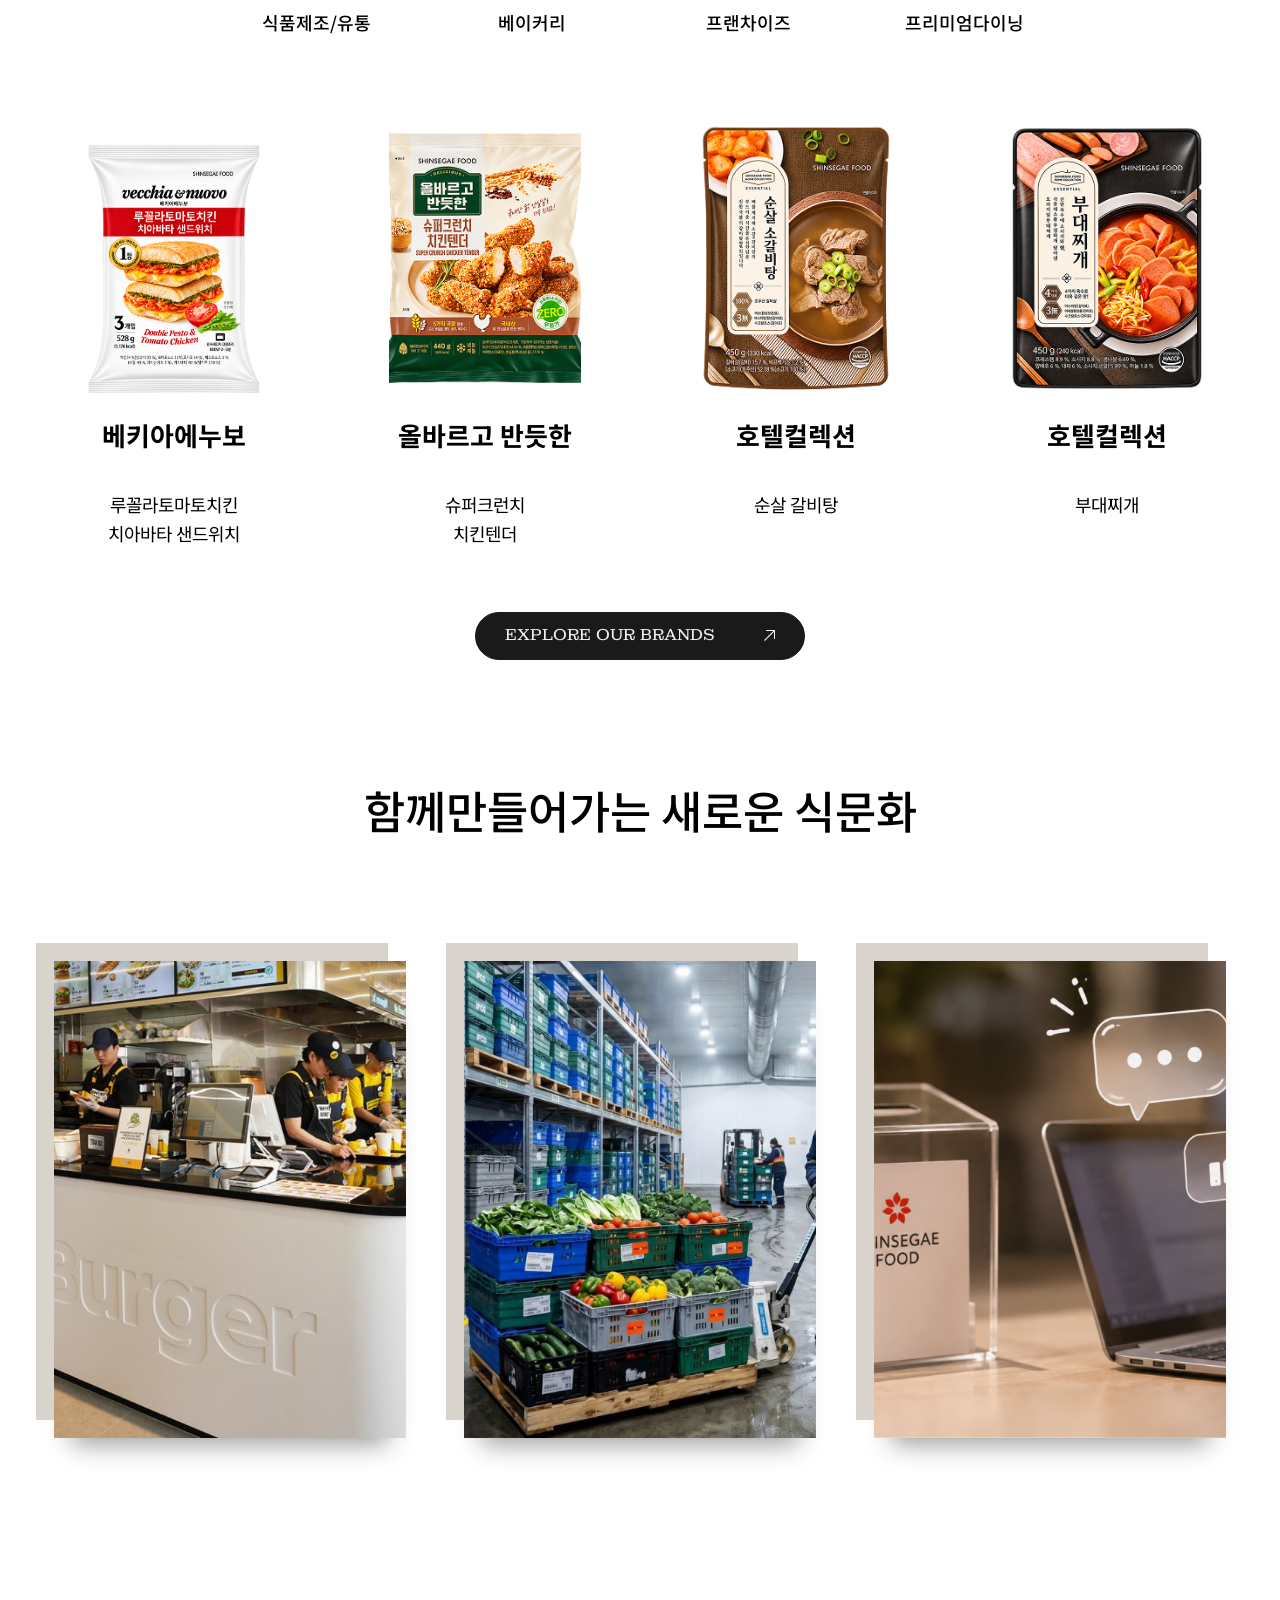
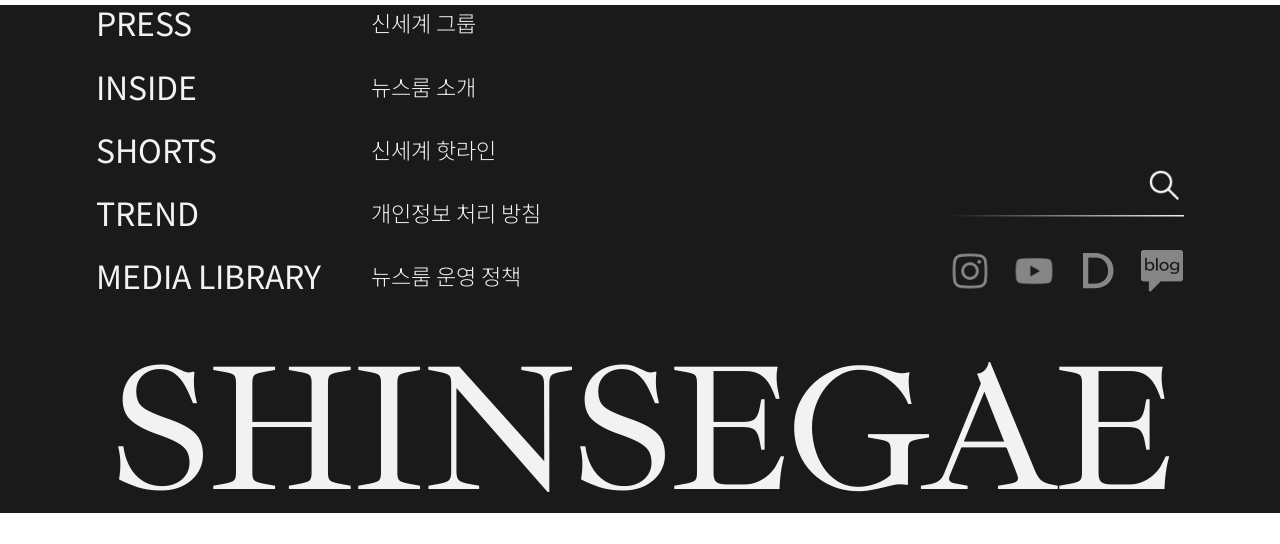
==== commit 10863e4e: "index 효과 수정 및 푸터 수정" ====
--- a/food.html
+++ b/food.html
@@ -5,6 +5,7 @@
     <meta name="viewport" content="width=device-width, initial-scale=1.0">
     <title>신세계 푸드</title>
     <link rel="stylesheet" href="reset/reset.css">
+    <link rel="stylesheet" href="css/common.css">
     <link rel="stylesheet" href="css/food.css">
 
     <link rel="preconnect" href="https://fonts.googleapis.com">
@@ -13,7 +14,7 @@
     <link rel="preconnect" href="https://fonts.googleapis.com">
     <link rel="preconnect" href="https://fonts.gstatic.com" crossorigin>
     <link href="https://fonts.googleapis.com/css2?family=Frank+Ruhl+Libre:wght@300..900&family=Ibarra+Real+Nova:ital,wght@0,400..700;1,400..700&display=swap" rel="stylesheet">
-    <link href="https://fonts.googleapis.com/css2?family=Noto+Sans+KR:wght@400;700&display=swap" rel="stylesheet">
+    <link href="https://fonts.googleapis.com/css2?family=Noto+Sans+KR:wght@100..900&display=swap" rel="stylesheet">
 
     <script src="https://code.jquery.com/jquery-3.7.1.min.js"></script>
     <script src="js/food.js" defer></script>
@@ -56,11 +57,11 @@
                                 <li><a href="#">자주하는 질문</a></li>
                             </ul>
                         </li>
-                        <li><a href="#">신세계 그룹</a>
+                        <li><a href="index.html">신세계 그룹</a>
                             <ul class="sub-menu-wrap">
-                                <li><a href="#">그랜드조선 호텔</a></li>
-                                <li><a href="#">스타필드</a></li>
-                                <li><a href="#">신세계 푸드</a></li>
+                                <li><a href="josunHotel.html">그랜드조선 호텔</a></li>
+                                <li><a href="starfield.html">스타필드</a></li>
+                                <li><a href="food.html">신세계 푸드</a></li>
                             </ul>
                         </li> 
                     </ul>
--- a/css/common.css
+++ b/css/common.css
@@ -0,0 +1,263 @@
+@charset "utf-8";
+
+
+
+/* -------------reset----------- */
+html, body, div, span, object, iframe,
+h1, h2, h3, h4, h5, h6, p, blockquote, pre,
+abbr, address, cite, code,
+del, dfn, em, img, ins, kbd, q, samp,
+small, strong, sub, sup, var,
+b, i,
+dl, dt, dd, ol, ul, li,
+fieldset, form, label, legend,
+table, caption, tbody, tfoot, thead, tr, th, td,
+article, aside, canvas, details, figcaption, figure,
+footer, header, hgroup, menu, nav, section, summary,
+time, mark, audio, video {
+    margin:0;
+    padding:0;
+    border:0;
+    outline:0;
+    font-size:100%;
+    vertical-align:baseline;
+    background:transparent;
+}
+body{line-height:1; font-family: "Noto Sans KR";}
+a{text-decoration:none; color: inherit;}
+img{border:none; vertical-align:top;}
+ul{list-style:none;}
+table {
+    border-collapse:collapse;
+    border-spacing:0;
+}
+input, select {
+    vertical-align:middle;
+}
+
+:root {
+    --whiteTxt : #f2f2f2;
+    --blackTxt : #1A1A1A;
+
+    --engFont : "Ibarra Real Nova";
+}
+
+
+
+
+
+/* -------footer-------- */
+
+
+footer {
+    box-sizing: border-box;
+    width: 100%;
+    padding: 100px 0 40px;
+    background-color: var(--whiteTxt);
+    color: #404040;
+}
+
+.footer-inner {
+    width: min(85%, 1440px);
+    margin: 0 auto;
+    display: grid;
+    grid-template-columns: minmax(0, 1fr) auto;
+    gap: 56px 40px;
+}
+
+.footer-gnb-wrap {
+    display: flex;
+    gap: 50px;
+}
+
+.footer-gnb > ul,
+.footer-inform {
+    display: flex;
+    flex-direction: column;
+    gap: 28px;
+}
+
+.footer-gnb {
+    font-size: 32px;
+    line-height: 35.2px;
+}
+
+.footer-inform {
+    font-size: 22px;
+    font-weight: 300;
+    line-height: 1.6;
+}
+
+.footer-etc {
+    width: 234px;
+    align-self: end;
+    display: flex;
+    flex-direction: column;
+    gap: 32px;
+}
+
+footer .search-wrap {
+    position: relative;
+    height: 52px;
+}
+
+.footer-search {
+    box-sizing: border-box;
+    width: 100%;
+    height: 100%;
+    padding: 0 48px 8px 0;
+    border: 0;
+    border-radius: 0;
+    background: transparent;
+    color: inherit;
+    font: inherit;
+}
+
+footer .search-wrap > div:first-of-type {
+    position: absolute;
+    right: 0;
+    top: 0;
+    pointer-events: none;
+}
+
+footer .search-wrap > div:first-of-type img {
+    width: 40px;
+    height: 40px;
+}
+
+footer .search-wrap > div:last-of-type {
+    position: absolute;
+    right: 0;
+    bottom: 0;
+    width: 100%;
+    pointer-events: none;
+}
+
+footer .search-wrap > div:last-of-type img {
+    display: block;
+    width: 100%;
+    height: 2px;
+    transform: rotateY(180deg);
+}
+
+footer .sns-wrap {
+    display: flex;
+    justify-content: flex-end;
+    align-items: center;
+    gap: 20px;
+}
+
+footer .sns-wrap a {
+    display: flex;
+    align-items: center;
+    justify-content: center;
+    width: 44px;
+    height: 44px;
+}
+
+footer .sns-wrap img {
+    display: block;
+    max-width: 100%;
+    max-height: 100%;
+    width: auto;
+    height: auto;
+}
+
+.footer-logo {
+    grid-column: 1 / -1;
+    color: #1a1a1ad0;
+    font-family: var(--engFont);
+    font-size: min(14.2vw, 248px);
+    font-weight: normal;
+    line-height: 0.9;
+    letter-spacing: -0.035em;
+    white-space: nowrap;
+    text-align: center;
+}
+
+footer a:focus-visible,
+.footer-search:focus-visible {
+    outline: 2px solid #404040;
+    outline-offset: 4px;
+}
+
+/* 태블릿: 두 열 메뉴와 오른쪽 검색·SNS 유지 */
+@media (min-width: 769px) and (max-width: 1099px) {
+    footer {
+        padding: 64px 0 32px;
+    }
+
+    .footer-inner {
+        width: 92%;
+        gap: 40px 24px;
+    }
+
+    .footer-gnb-wrap { gap: 32px; }
+    .footer-gnb { font-size: 20px; line-height: 25.9px; }
+    .footer-inform { font-size: 14px; line-height: 1.85; }
+    .footer-gnb > ul, .footer-inform { gap: 22px; }
+    .footer-etc { width: 150px; align-self: stretch; justify-content: space-between; }
+    footer .sns-wrap { gap: 12px; }
+    footer .sns-wrap a { width: 28px; height: 28px; }
+    footer .search-wrap > div:first-of-type img { width: 32px; height: 32px; }
+    .footer-logo { font-size: 15vw; }
+}
+
+/* 모바일: 검색 → 로고 → 메뉴 → 안내·SNS */
+@media (max-width: 768px) {
+    footer {
+        padding: 20px 0 24px;
+    }
+
+    .footer-inner {
+        width: 88%;
+        grid-template-columns: minmax(0, 1fr) auto;
+        gap: 24px 12px;
+    }
+
+    .footer-gnb-wrap,
+    .footer-gnb-wrap > li:last-child,
+    .footer-etc {
+        display: contents;
+    }
+
+    footer .search-wrap {
+        grid-column: 2;
+        grid-row: 1;
+        justify-self: end;
+        width: 100px;
+        height: 30px;
+    }
+
+    footer .search-wrap > div:first-of-type img { width: 26px; height: 26px; }
+    .footer-search { padding-right: 30px; }
+    .footer-logo { grid-row: 2; font-size: 14.5vw; margin-bottom: 20px; }
+    .footer-gnb { grid-column: 1 / -1; grid-row: 3; font-size: 14px; line-height: 1.5; }
+    .footer-gnb > ul {
+        flex-direction: row;
+        flex-wrap: wrap;
+        justify-content: space-between;
+        gap: 12px 8px;
+    }
+    .footer-gnb a { white-space: nowrap; }
+
+    .footer-inform {
+        grid-column: 1 / -1;
+        grid-row: 4;
+        flex-direction: row;
+        flex-wrap: wrap;
+        gap: 8px 14px;
+        font-size: 14px;
+        line-height: 1.5;
+        padding-right: 100px;
+    }
+
+    .footer-etc > li:last-child {
+        grid-column: 2;
+        grid-row: 4;
+        align-self: end;
+    }
+
+    footer .sns-wrap { gap: 7px; }
+    footer .sns-wrap a { width: 18px; height: 18px; }
+}
--- a/css/food.css
+++ b/css/food.css
@@ -1856,216 +1856,11 @@
 
 /* -------footer-------- */
 
-
 footer {
-    box-sizing: border-box;
-    width: 100%;
-    padding: 100px 0 40px;
     background-color: var(--blackTxt);
     color: #f2f2f2;
 }
 
-.footer-inner {
-    width: min(85%, 1440px);
-    margin: 0 auto;
-    display: grid;
-    grid-template-columns: minmax(0, 1fr) auto;
-    gap: 56px 40px;
-}
-
-.footer-gnb-wrap {
-    display: flex;
-    gap: 50px;
-}
-
-.footer-gnb > ul,
-.footer-inform {
-    display: flex;
-    flex-direction: column;
-    gap: 28px;
-}
-
-.footer-gnb {
-    font-size: 32px;
-    line-height: 42.9px;
-}
-
-.footer-inform {
-    font-size: 22px;
-    font-weight: 300;
-    line-height: 1.95;
-}
-
-.footer-etc {
-    width: 234px;
-    align-self: end;
-    display: flex;
-    flex-direction: column;
-    gap: 32px;
-}
-
-footer .search-wrap {
-    position: relative;
-    height: 52px;
-}
-
-.footer-search {
-    box-sizing: border-box;
-    width: 100%;
-    height: 100%;
-    padding: 0 48px 8px 0;
-    border: 0;
-    border-radius: 0;
-    background: transparent;
-    color: inherit;
-    font: inherit;
-}
-
-footer .search-wrap > div:first-of-type {
-    position: absolute;
-    right: 0;
-    top: 0;
-    pointer-events: none;
-}
-
-footer .search-wrap > div:first-of-type img {
-    width: 40px;
-    height: 40px;
-}
-
-footer .search-wrap > div:last-of-type {
-    position: absolute;
-    right: 0;
-    bottom: 0;
-    width: 100%;
-    pointer-events: none;
-}
-
-footer .search-wrap > div:last-of-type img {
-    display: block;
-    width: 100%;
-    height: 2px;
-    transform: rotateY(180deg);
-}
-
-footer .sns-wrap {
-    display: flex;
-    justify-content: flex-end;
-    align-items: center;
-    gap: 20px;
-}
-
-footer .sns-wrap a {
-    display: flex;
-    align-items: center;
-    justify-content: center;
-    width: 44px;
-    height: 44px;
-}
-
-footer .sns-wrap img {
-    display: block;
-    max-width: 100%;
-    max-height: 100%;
-    width: auto;
-    height: auto;
-}
-
 .footer-logo {
-    grid-column: 1 / -1;
     color: #f2f2f2;
-    font-family: var(--engFont);
-    font-size: min(14.2vw, 248px);
-    font-weight: normal;
-    line-height: 0.9;
-    letter-spacing: -0.035em;
-    white-space: nowrap;
-    text-align: center;
-}
-
-footer a:focus-visible,
-.footer-search:focus-visible {
-    outline: 2px solid #404040;
-    outline-offset: 4px;
-}
-
-/* 태블릿: 두 열 메뉴와 오른쪽 검색·SNS 유지 */
-@media (min-width: 769px) and (max-width: 1099px) {
-    footer {
-        padding: 64px 0 32px;
-    }
-
-    .footer-inner {
-        width: 92%;
-        gap: 40px 24px;
-    }
-
-    .footer-gnb-wrap { gap: 32px; }
-    .footer-gnb { font-size: 20px; line-height: 25.9px; }
-    .footer-inform { font-size: 14px; line-height: 1.85; }
-    .footer-gnb > ul, .footer-inform { gap: 22px; }
-    .footer-etc { width: 150px; align-self: stretch; justify-content: space-between; }
-    footer .sns-wrap { gap: 12px; }
-    footer .sns-wrap a { width: 28px; height: 28px; }
-    footer .search-wrap > div:first-of-type img { width: 32px; height: 32px; }
-    .footer-logo { font-size: 15vw; }
-}
-
-/* 모바일: 검색 → 로고 → 메뉴 → 안내·SNS */
-@media (max-width: 768px) {
-    footer {
-        padding: 20px 0 24px;
-    }
-
-    .footer-inner {
-        width: 88%;
-        grid-template-columns: minmax(0, 1fr) auto;
-        gap: 24px 12px;
-    }
-
-    .footer-gnb-wrap,
-    .footer-gnb-wrap > li:last-child,
-    .footer-etc {
-        display: contents;
-    }
-
-    footer .search-wrap {
-        grid-column: 2;
-        grid-row: 1;
-        justify-self: end;
-        width: 100px;
-        height: 30px;
-    }
-
-    footer .search-wrap > div:first-of-type img { width: 26px; height: 26px; }
-    .footer-search { padding-right: 30px; }
-    .footer-logo { grid-row: 2; font-size: 14.5vw; margin-bottom: 20px; }
-    .footer-gnb { grid-column: 1 / -1; grid-row: 3; font-size: 14px; line-height: 1.5; }
-    .footer-gnb > ul {
-        flex-direction: row;
-        flex-wrap: wrap;
-        justify-content: space-between;
-        gap: 12px 8px;
-    }
-    .footer-gnb a { white-space: nowrap; }
-
-    .footer-inform {
-        grid-column: 1 / -1;
-        grid-row: 4;
-        flex-direction: row;
-        flex-wrap: wrap;
-        gap: 8px 14px;
-        font-size: 14px;
-        line-height: 1.5;
-        padding-right: 100px;
-    }
-
-    .footer-etc > li:last-child {
-        grid-column: 2;
-        grid-row: 4;
-        align-self: end;
-    }
-
-    footer .sns-wrap { gap: 7px; }
-    footer .sns-wrap a { width: 18px; height: 18px; }
-}+}
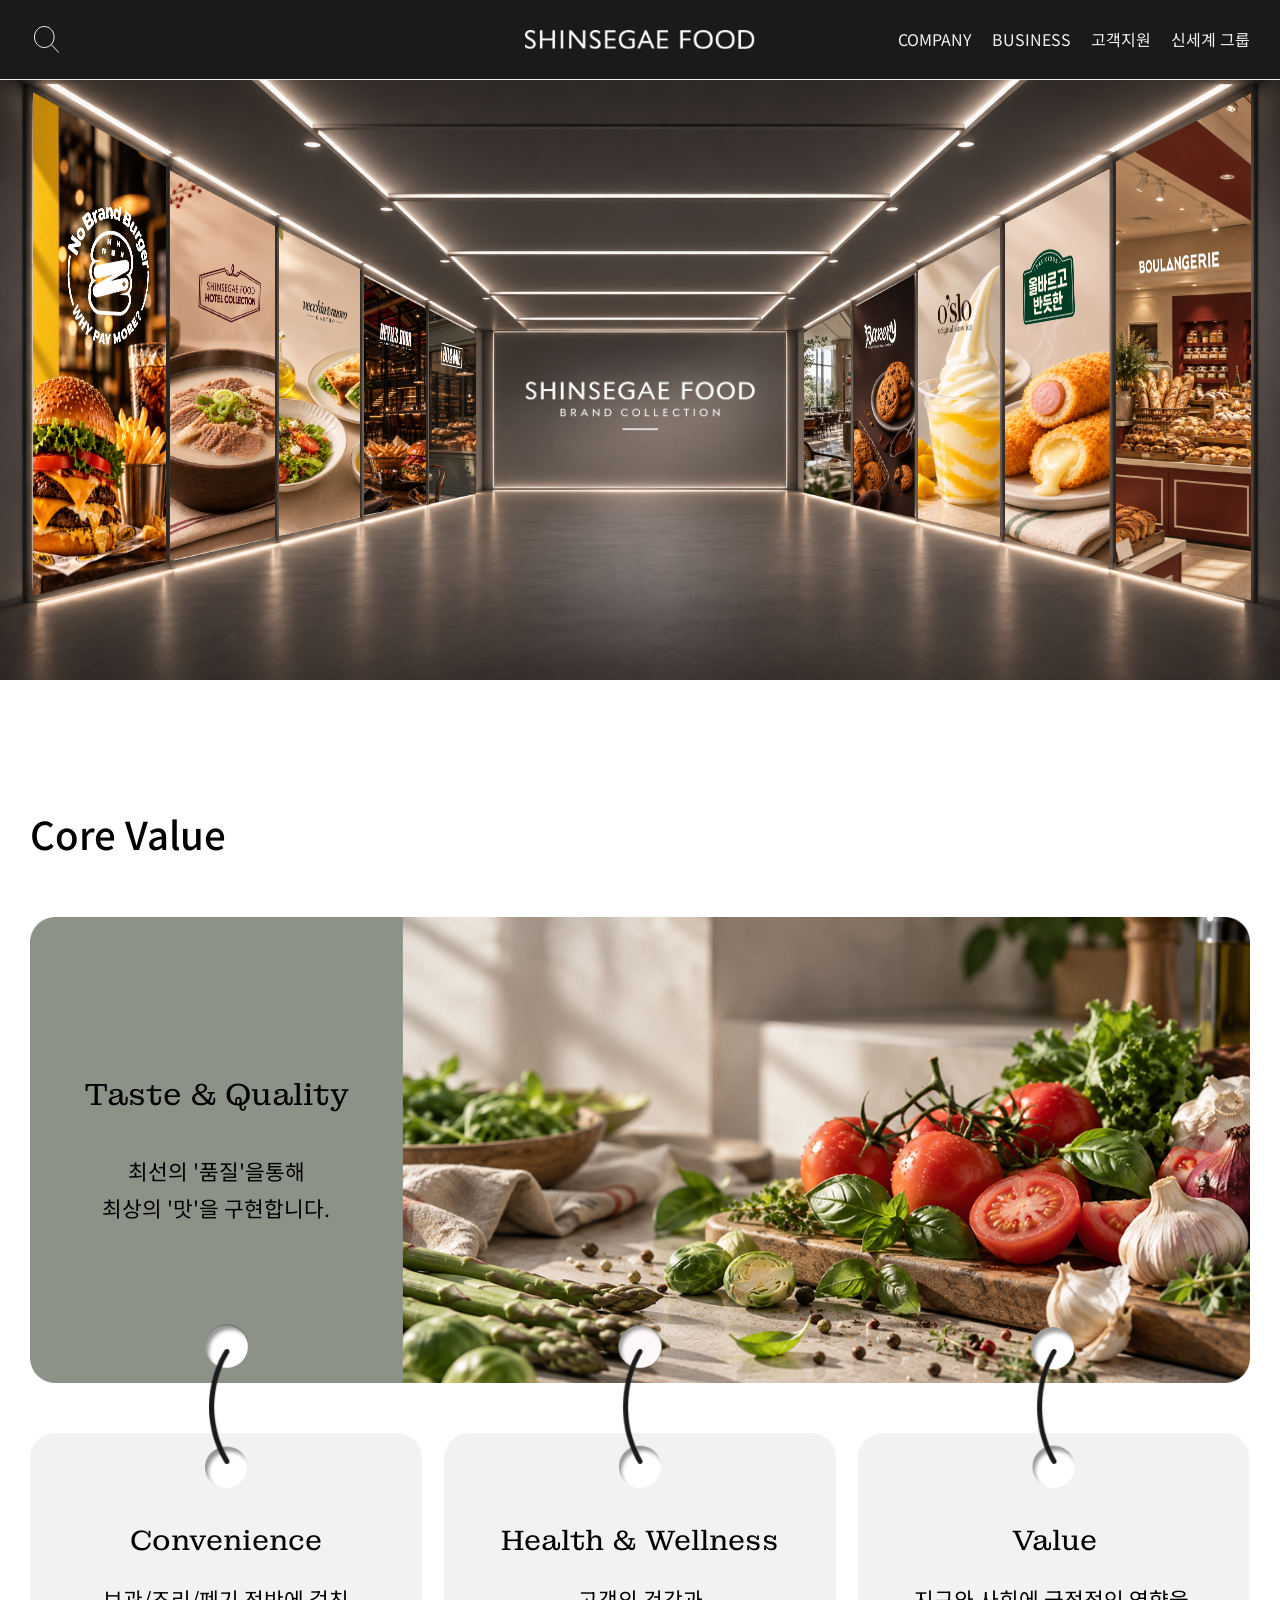
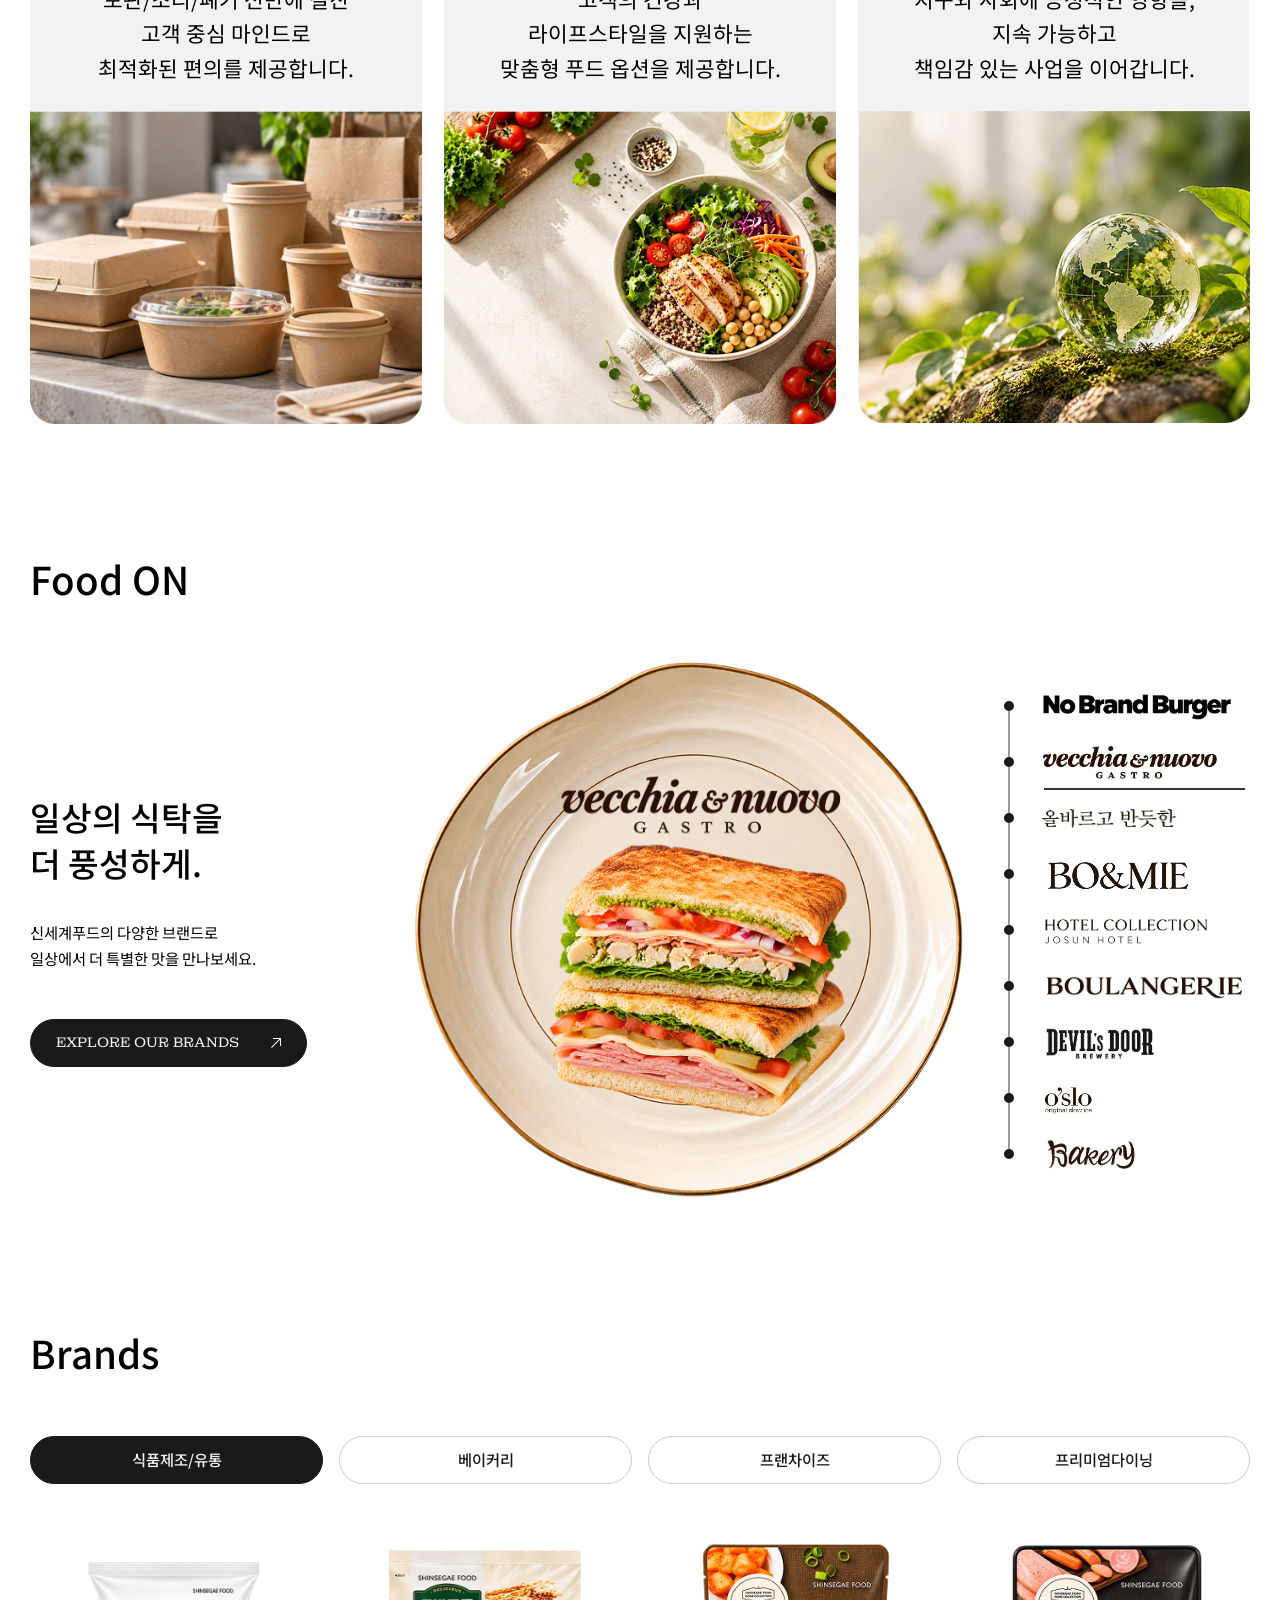
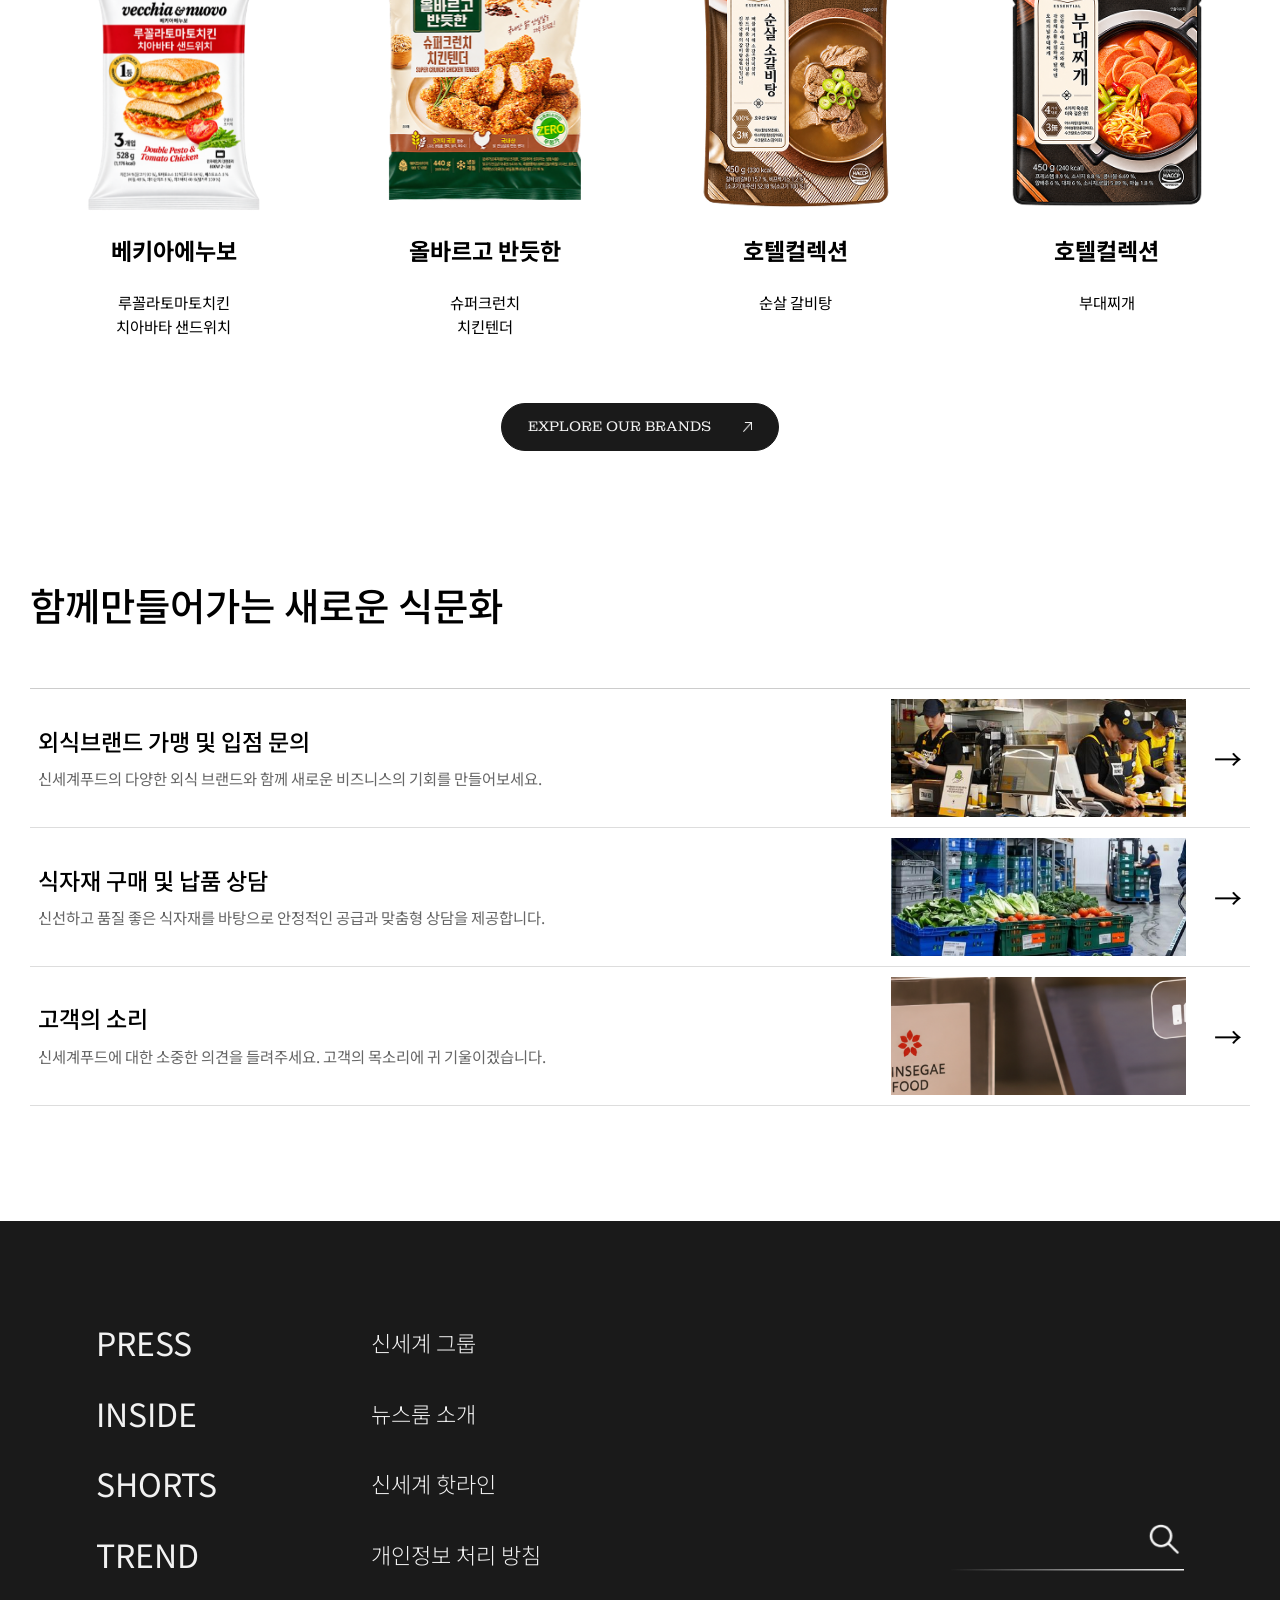
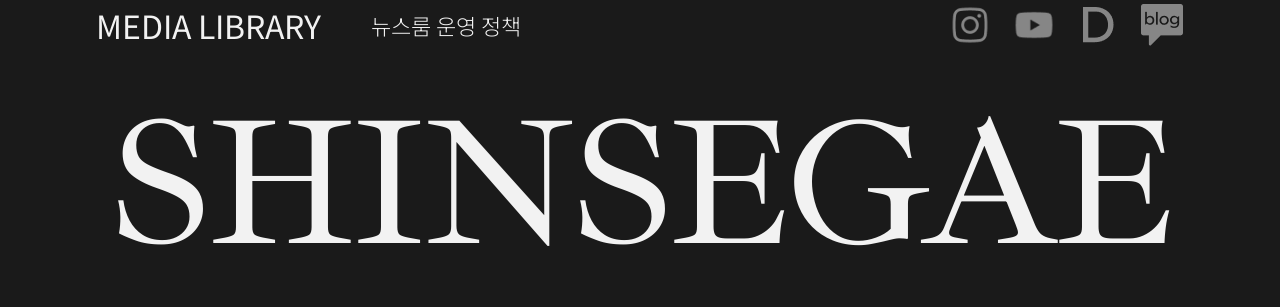
==== commit 03c705c7: "스타필드 페이지 간 연결" ====
--- a/food.html
+++ b/food.html
@@ -4,17 +4,13 @@
     <meta charset="UTF-8">
     <meta name="viewport" content="width=device-width, initial-scale=1.0">
     <title>신세계 푸드</title>
-    <link rel="stylesheet" href="reset/reset.css">
-    <link rel="stylesheet" href="css/common.css">
     <link rel="stylesheet" href="css/food.css">
 
     <link rel="preconnect" href="https://fonts.googleapis.com">
     <link rel="preconnect" href="https://fonts.gstatic.com" crossorigin>
     <link href="https://fonts.googleapis.com/css2?family=Montagu+Slab:opsz,wght@16..144,100..700&display=swap" rel="stylesheet">
-    <link rel="preconnect" href="https://fonts.googleapis.com">
-    <link rel="preconnect" href="https://fonts.gstatic.com" crossorigin>
     <link href="https://fonts.googleapis.com/css2?family=Frank+Ruhl+Libre:wght@300..900&family=Ibarra+Real+Nova:ital,wght@0,400..700;1,400..700&display=swap" rel="stylesheet">
-    <link href="https://fonts.googleapis.com/css2?family=Noto+Sans+KR:wght@100..900&display=swap" rel="stylesheet">
+    <link href="https://fonts.googleapis.com/css2?family=Noto+Sans+KR:wght@400;700&display=swap" rel="stylesheet">
 
     <script src="https://code.jquery.com/jquery-3.7.1.min.js"></script>
     <script src="js/food.js" defer></script>
@@ -22,18 +18,18 @@
 <body>
     <header>
         <div class="header-warp">
-            
+
             <div class="header-inner">
                 <div class="h-icon">
                     <a href="#"><img src="images/food/icon-menu.svg" alt="햄버거메뉴바"></a>
                     <a href="#"><img src="images/food/search.svg" alt="돋보기"></a>
                 </div>
-                
+
                 <a href="#"><img src="images/food/food-logo.png" alt="로고"></a>
-                
+
                 <nav class="gnb">
                     <ul>
-                        <li><a href="#">COMPANY</a> 
+                        <li><a href="#">COMPANY</a>
                             <ul class="sub-menu-wrap">
                                 <li><a href="#">STORY</a></li>
                                 <li><a href="#">PR</a></li>
@@ -57,13 +53,13 @@
                                 <li><a href="#">자주하는 질문</a></li>
                             </ul>
                         </li>
-                        <li><a href="index.html">신세계 그룹</a>
+                        <li><a href="#">신세계 그룹</a>
                             <ul class="sub-menu-wrap">
-                                <li><a href="josunHotel.html">그랜드조선 호텔</a></li>
-                                <li><a href="starfield.html">스타필드</a></li>
-                                <li><a href="food.html">신세계 푸드</a></li>
+                                <li><a href="#">그랜드조선 호텔</a></li>
+                                <li><a href="#">스타필드</a></li>
+                                <li><a href="#">신세계 푸드</a></li>
                             </ul>
-                        </li> 
+                        </li>
                     </ul>
                 </nav>
             </div>
@@ -75,7 +71,7 @@
                     <div><img src="images/food/food-logo.png" alt="SHINSEGAE FOOD"></div>
                 </div>
                 <ul>
-                    <li><a href="#">COMPANY</a> 
+                    <li><a href="#">COMPANY</a>
                         <ul class="sub-menu-wrap">
                             <li><a href="#">STORY</a></li>
                             <li><a href="#">PR</a></li>
@@ -99,19 +95,19 @@
                             <li><a href="#">자주하는 질문</a></li>
                         </ul>
                     </li>
-                    <li><a href="index.html">신세계 그룹</a>
+                    <li><a href="#">신세계 그룹</a>
                         <ul class="sub-menu-wrap">
-                            <li><a href="josunHotel.html">그랜드조선 호텔</a></li>
-                            <li><a href="starfield.html">스타필드</a></li>
-                            <li><a href="food.html">신세계 푸드</a></li>
+                            <li><a href="#">그랜드조선 호텔</a></li>
+                            <li><a href="#">스타필드</a></li>
+                            <li><a href="#">신세계 푸드</a></li>
                         </ul>
-                    </li> 
+                    </li>
                 </ul>
             </div>
         </div>
     </header>
 
-    <main> 
+    <main>
         <!-----------------메인영역------------------->
         <div class="hero">
             <div class="hero-bg">
@@ -214,7 +210,6 @@
                 <div class="m-taste-wrap">
                     <div class="m-taste">
                         <img src="images/food/mobile-taste.png" alt="품질">
-                        <!-- <img src="images/food/m-taste.png" alt="그림자"> -->
                     </div>
                     <div class="core-txt">
                         <h3>Taste & Quality</h3>
@@ -225,7 +220,6 @@
                 <div class="m-con-wrap">
                     <div class="m-convenience">
                         <img src="images/food/mobile-convenience.png" alt="편의">
-                        <!-- <img src="images/food/m-conven.png" alt="그림자"> -->
                     </div>
                         <div class="core-text">
                             <h3>Convenience</h3>
@@ -265,7 +259,7 @@
                         <li><img src="images/food/food-9.png" alt="베이커리"></li>
                     </ul>
                 </div>
-                
+
                 <ul class="tab-menu">
                     <li class="active"><img src="images/food/food-text1.png" alt="노브랜드"></li>
                     <li><img src="images/food/food-text2.png" alt="베키아에누보 가스트로"></li>
@@ -276,7 +270,7 @@
                     <li><img src="images/food/food-text7.png" alt="데블스도어"></li>
                     <li><img src="images/food/food-text8.png" alt="오슬로"></li>
                     <li><img src="images/food/food-text9.png" alt="베이커리"></li>
-                </ul> 
+                </ul>
             </div>
         </section>
 <!--------------------Brands-------------------->
@@ -285,25 +279,25 @@
             <ul class="brands-tab">
                 <li class="active">
                     <ul class="button">
-                        <li class="active"><img src="images/food/brands-w-1.png" alt="식품제조/유통"></li>
+                        <!-- <li class="active"><img src="images/food/brands-w-1.png" alt="식품제조/유통"></li> -->
                         <li>식품제조/유통</li>
                     </ul>
                 </li>
                 <li>
                     <ul class="button">
-                        <li><img src="images/food/brands-w-2.png" alt="베이커리"></li>
+                        <!-- <li><img src="images/food/brands-w-2.png" alt="베이커리"></li> -->
                         <li>베이커리</li>
                     </ul>
                 </li>
                 <li>
                     <ul class="button">
-                        <li><img src="images/food/brands-w-3.png" alt="프랜차이즈"></li>
+                        <!-- <li><img src="images/food/brands-w-3.png" alt="프랜차이즈"></li> -->
                         <li>프랜차이즈</li>
                     </ul>
                 </li>
                 <li>
                     <ul class="button">
-                        <li><img src="images/food/brands-w-4.png" alt="프리미엄다이닝"></li>
+                        <!-- <li><img src="images/food/brands-w-4.png" alt="프리미엄다이닝"></li> -->
                         <li>프리미엄다이닝</li>
                     </ul>
                 </li>
@@ -344,7 +338,7 @@
                         </div>
                     </li>
                 </ul>
-                
+
                 <ul>
                     <li>
                         <div class="brands-img"><img src="images/food/brands2-1.jpg" alt="빵1"></div>
@@ -379,7 +373,7 @@
                         </div>
                     </li>
                 </ul>
-                
+
                 <ul>
                     <li>
                         <div class="brands-img"><img src="images/food/brands3-1.png" alt="햄버거"></div>
@@ -414,7 +408,7 @@
                         </div>
                     </li>
                 </ul>
-                
+
                 <ul>
                     <li>
                         <div class="brands-img"><img src="images/food/brands4-1.png" alt="스테이크"></div>
@@ -460,36 +454,40 @@
             <h1>함께만들어가는 새로운 식문화</h1>
             <ul class="contact-list">
                 <li>
-                    <div class="list-1"></div>
-                    <div class="contact-info">
-                        <img src="images/food/icon1.png" alt="스토어">
-                        <div class="info-txt">
-                            <h3>외식브랜드<br>가맹 및 입점 문의</h3>
-                            <p>신세계푸드의 다양한 외식 브랜드와 함께 <br class="contact-mobile-br">새로운 비즈니스의 기회를 만들어보세요.</p>
-                        </div>
-                    </div>
-                </li>
-
-                <li>
-                    <div class="list-2"></div>
-                    <div class="contact-info">
-                        <img src="images/food/icon2.png" alt="트럭">
-                        <div class="info-txt">
-                            <h3>식자재<br>구매 및 납품 상담</h3>
-                            <p>신선하고 품질 좋은 식자재를 바탕으로 <br class="contact-mobile-br">안정적인 공급과 맞춤형 상담을 제공합니다.</p>
-                        </div>
-                    </div>
-                </li>
-
-                <li>
-                    <div class="list-3"></div>
-                    <div class="contact-info">
-                        <img src="images/food/icon3.png" alt="전화">
-                        <div class="info-txt">
-                            <h3>고객의 소리</h3>
-                            <p>신세계푸드에 대한 소중한 의견을 들려주세요. <br class="contact-mobile-br">고객의 목소리에 귀 기울이겠습니다.</p>
-                        </div>
-                    </div>
+                    <a class="contact-link" href="https://www.shinsegaefood.com/cs/counsel_store.sf">
+                        <div class="contact-info">
+                            <div class="info-txt">
+                                <h3>외식브랜드 가맹 및 입점 문의</h3>
+                                <p>신세계푸드의 다양한 외식 브랜드와 함께 새로운 비즈니스의 기회를 만들어보세요.</p>
+                            </div>
+                        </div>
+                        <div class="list-1"></div>
+                        <span class="contact-arrow" aria-hidden="true">&#8594;</span>
+                    </a>
+                </li>
+                <li>
+                    <a class="contact-link" href="https://www.shinsegaefood.com/cs/counsel_purchase.sf">
+                        <div class="contact-info">
+                            <div class="info-txt">
+                                <h3>식자재 구매 및 납품 상담</h3>
+                                <p>신선하고 품질 좋은 식자재를 바탕으로 안정적인 공급과 맞춤형 상담을 제공합니다.</p>
+                            </div>
+                        </div>
+                        <div class="list-2"></div>
+                        <span class="contact-arrow" aria-hidden="true">&#8594;</span>
+                    </a>
+                </li>
+                <li>
+                    <a class="contact-link" href="https://www.shinsegaefood.com/cs/voc.sf">
+                        <div class="contact-info">
+                            <div class="info-txt">
+                                <h3>고객의 소리</h3>
+                                <p>신세계푸드에 대한 소중한 의견을 들려주세요. 고객의 목소리에 귀 기울이겠습니다.</p>
+                            </div>
+                        </div>
+                        <div class="list-3"></div>
+                        <span class="contact-arrow" aria-hidden="true">&#8594;</span>
+                    </a>
                 </li>
             </ul>
         </section>
@@ -541,4 +539,4 @@
         </div>
     </footer>
 </body>
-</html>   +</html>
--- a/css/food.css
+++ b/css/food.css
@@ -95,6 +95,9 @@
     width: 32px;
     height: 44px;
 }
+.header-warp .h-icon a:first-child{
+    display: none;
+}
 .header-warp .h-icon a img{
     display: block;
     width: 25px;
@@ -237,18 +240,25 @@
         height: 64px;
     }
     .header-warp{
-        padding: 0 24px;
+        padding: 0 32px;
     }
     .header-inner > a{
         width: 200px;
     }
+    .header-warp .h-icon{
+        width: 100%;
+        justify-content: space-between;
+        gap: 0;
+    }
     .header-warp .h-icon a{
         width: 40px;
     }
+    .header-warp .h-icon a:first-child{
+        display: flex;
+    }
     .header-warp .h-icon a img{
         width: 24px;
     }
-    .header-warp .h-icon a:nth-child(2),
     .header-warp .gnb{
         display: none;
     }
@@ -258,7 +268,7 @@
         height: 56px;
     }
     .header-warp{
-        padding: 0 20px;
+        padding: 0 24px;
     }
     .header-inner > a{
         width: 170px;
@@ -271,9 +281,6 @@
     header{
         height: 56px;
     }
-    .header-warp{
-        padding: 0 16px;
-    }
     .header-inner > a{
         width: 170px;
     }
@@ -286,7 +293,7 @@
     padding-top: 100px;
 }
 .hero{
-    margin-bottom: clamp(120px, 10vw, 160px);
+    margin-bottom: clamp(120px, 10vw, 200px);
 }
 .hero-bg{
     background-image: url("../images/food/hero2.png");
@@ -303,7 +310,6 @@
     position: absolute;
     left: 40%;top: 47%;
     filter: brightness(0) invert(1);
-    
 }
 .hero-brands ul > li img{
     transform: translateY(-50%);
@@ -487,13 +493,18 @@
     width: calc(100% - 60px);
     max-width: 1440px;
     margin: 0 auto;
-    margin-bottom: clamp(120px, 10vw, 160px);
-}
-.core h1{
-    text-align: center;
-    margin-bottom: clamp(56px, 5vw, 80px);
-    font-size: clamp(2.5rem, 4vw, 3.7rem);
+    margin-bottom: clamp(120px, 10vw, 200px);
+}
+.core h1,
+.food-on h1,
+.brands h1,
+.contact h1{
+    text-align: left;
+    margin-bottom: clamp(48px, 4.5vw, 64px);
+    font-size: clamp(2rem, 3vw, 3rem);
     font-weight: 500;
+    line-height: 1.35;
+    word-break: keep-all;
 }
 .core-value{
     position: relative;
@@ -503,7 +514,15 @@
 }
 .core-wrap .core-txt{
     position: absolute;
-    left: 30px;top: 35%;
+    left: 0; top: 0;
+    width: 30.5%;
+    height: 100%;
+    padding: 20px;
+    box-sizing: border-box;
+    display: flex;
+    flex-direction: column;
+    justify-content: center;
+    text-align: center;
 }
 .core-wrap .core-text .taste{
     background-image: url(../images/food/core1.png);
@@ -514,14 +533,17 @@
     aspect-ratio: 1440 / 550;
 }
 .core-wrap .core-txt h3{
-    font-size: clamp(1.75rem, 3vw, 3.3rem);
-    font-family: 'Montagu+Slab', serif;
-    margin-bottom: 100px;
+    font-size: clamp(1.125rem, 2.4vw, 2.5rem);
+    line-height: 1.3;
+    font-family: 'Montagu Slab', serif;
+    font-weight: 400;
+    margin-bottom: clamp(28px, 3vw, 48px);
+
 }
 .core-wrap .core-txt p{
     text-align: center;
-    font-size: clamp(1.125rem, 1.7vw, 2rem);
-    line-height: 40px;
+    font-size: clamp(1rem, 1.67vw, 1.5rem);
+    line-height: 1.7;
 }
 .core-wrap ul{
     margin-top: 50px;
@@ -565,24 +587,26 @@
     position: absolute;
     left: 50%; top: 15%;
     transform: translateX(-50%);
-    width: 100%;          
-    padding: 0 16px;       
+    width: 100%;
+    padding: 0 16px;
     box-sizing: border-box;
 }
 .core-wrap ul li .core-text h3{
-    font-size: clamp(1.5rem, 2.8vw, 3.3rem);
-    font-family: 'Montagu+Slab', serif;     
-    margin-bottom: 35px;
+    font-size: clamp(1.125rem, 2.2vw, 2.5rem);
+    line-height: 1.3;
+    font-family: 'Montagu Slab', serif;
+    font-weight: 400;
+    margin-bottom: 24px;
     text-align: center;
 }
 .core-wrap ul li:nth-child(2) .core-text h3{
     white-space: normal;
-    letter-spacing: -3px;
+    letter-spacing: normal;
 }
 .core-wrap ul li .core-text p{
     text-align: center;
-    font-size: clamp(1.125rem, 1.6vw, 1.5rem);
-    line-height: 35px;
+    font-size: clamp(1rem, 1.67vw, 1.5rem);
+    line-height: 1.7;
 }
 .core-wrap ul li:nth-child(3) .core-text p{
     white-space: normal;
@@ -619,13 +643,7 @@
     width: calc(100% - 60px);
     max-width: 1440px;
     margin: 0 auto;
-    margin-bottom: clamp(120px, 10vw, 160px);
-}
-.food-on h1{
-    text-align: center;
-    margin-bottom: clamp(56px, 5vw, 80px);
-    font-size: clamp(2.5rem, 4vw, 3.7rem);
-    font-weight: 500;
+    margin-bottom: clamp(120px, 10vw, 200px);
 }
 .food-wrap{
     display: flex;
@@ -639,18 +657,17 @@
     min-width: 0;
 }
 .food-info h2{
-    font-size: clamp(1.75rem, 3vw, 3.3rem);
+    font-size: clamp(1.75rem, 2.6vw, 2.75rem);
     font-weight: 500;
-    margin-bottom: 32px;
+    margin-bottom: 24px;
     line-height: 1.35;
 }
 .food-info p{
-    font-size: clamp(0.875rem, 1.4vw, 1.5rem);
-    line-height: 30px;
+    font-size: clamp(0.875rem, 1.2vw, 1.125rem);
+    line-height: 1.7;
 }
 .food-info .food-btn{
     width: fit-content;
-    max-width: 100%;
     border: 1px solid #1a1a1a;
     border-radius: 40px;
     display: flex;
@@ -661,11 +678,12 @@
     transition: 0.3s;
     margin-top: 48px;
     box-sizing: border-box;
-    min-height: 50px;
-    padding: 10px 40px;
-    gap: 2.8em;
+    min-height: 48px;
+    padding: 0.45em 1.79em;
+    gap: 2rem;
+    line-height: 1.4;
     font-family: 'Montagu Slab', serif;
-    font-size: clamp(0.875rem, 1.1vw, 1.3rem);
+    font-size: clamp(1rem, 1.2vw, 1.4rem);
 }
 .food-info .food-btn:hover {
     background-color: #f2f2f2;
@@ -684,8 +702,8 @@
 .food-info .food-btn li:nth-child(2){
     display: flex;
     align-items: center;
-    width: 0.77em;
-    height: 0.77em;
+    width: 0.71em;
+    height: 0.71em;
     flex-shrink: 0;
 }
 .food-info .food-btn li:nth-child(2) img{
@@ -725,7 +743,6 @@
     margin-top: 15px;
     animation: food-show 0.7s ease both;
 }
-
 @keyframes food-show{
     0%{
         opacity: 0;
@@ -794,80 +811,107 @@
     display: block;
     cursor: pointer;
 }
-.tab-menu > li.active > img {
-    box-shadow: 0 2px 0 #1a1a1ae0;
+.tab-menu > li::after {
+    content: "";
+    position: absolute;
+    left: 0;
+    bottom: -10px;
+    width: 0;
+    height: 2px;
+    background-color: #1a1a1ae0;
+    transition: 0.3s;
+}
+.tab-menu > li:nth-child(1).active::after {
+    left: min(2.694%, 6.667px);
+    width: 94.613%;
+    max-width: 234.167px;
+}
+.tab-menu > li:nth-child(2).active::after {
+    left: min(2.867%, 6.545px);
+    width: 94.982%;
+    max-width: 216.818px;
+}
+.tab-menu > li:nth-child(3).active::after {
+    left: min(2.604%, 5.000px);
+    width: 85.417%;
+    max-width: 164.000px;
+}
+.tab-menu > li:nth-child(4).active::after {
+    left: min(6.250%, 10.000px);
+    width: 87.500%;
+    max-width: 140.000px;
+}
+.tab-menu > li:nth-child(5).active::after {
+    left: min(3.861%, 8.491px);
+    width: 92.278%;
+    max-width: 202.925px;
+}
+.tab-menu > li:nth-child(6).active::after {
+    left: min(3.953%, 10.000px);
+    width: 92.490%;
+    max-width: 234.000px;
+}
+.tab-menu > li:nth-child(7).active::after {
+    left: min(7.051%, 10.312px);
+    width: 91.667%;
+    max-width: 134.062px;
+}
+.tab-menu > li:nth-child(8).active::after {
+    left: min(11.404%, 8.731px);
+    width: 77.193%;
+    max-width: 59.104px;
+}
+.tab-menu > li:nth-child(9).active::after {
+    left: min(9.091%, 12.188px);
+    width: 81.119%;
+    max-width: 108.750px;
 }
 /* ---------------Brands----------------- */
 .brands{
     width: calc(100% - 60px);
     max-width: 1440px;
     margin: 0 auto;
-    margin-bottom: clamp(120px, 10vw, 160px);
-}
-.brands h1{
-    text-align: center;
-    margin-bottom: clamp(56px, 5vw, 80px);
-    font-size: clamp(2.5rem, 4vw, 3.7rem);
-    font-weight: 500;
+    margin-bottom: clamp(120px, 10vw, 200px);
 }
 .brands-tab{
-    /* border: 1px solid #000; */
-    display: flex;
-    width: 60%;
-    margin: 0 auto;
-    margin-bottom: clamp(56px, 6vw, 88px);
-}
-.brands-tab li{
+    display: flex;
+    width: 100%;
+    gap: 16px;
+    margin-bottom: clamp(32px, 4vw, 56px);
+}
+.brands-tab > li{
     flex: 1;
     min-width: 0;
 }
-.brands-tab .button {
-    display: flex;
-    flex-direction: column;
+.brands-tab .button{
+    display: flex;
+    width: 100%;
+    cursor: pointer;
+}
+.brands-tab .button > li{
+    width: 100%;
+    min-height: 48px;
+    padding: 12px 16px;
+    box-sizing: border-box;
+    border: 1px solid #ccc;
+    border-radius: 40px;
+    display: flex;
     align-items: center;
-    /* width: 100%; */
-    cursor: pointer;
-}
-.brands-tab .button li{
+    justify-content: center;
+    text-align: center;
+    font-size: clamp(0.875rem, 1.2vw, 1.3rem);
+    font-weight: 500;
+    line-height: 1.4;
+    background-color: #fff;
+    color: #1a1a1a;
     transition: 0.3s;
-}
-.brands-tab > li.active .button li:nth-child(1) img{
-    background-color: #f2f2f2;
-}
-.brands-tab > li:nth-child(1).active img {
-    content: url(../images/food/brands-b-1.png);
-}
-.brands-tab > li:nth-child(2).active img{
-    content: url(../images/food/brands-b-2.png);
-}
-.brands-tab > li:nth-child(3).active img{
-    content: url(../images/food/brands-b-3.png);
-}
-.brands-tab > li:nth-child(4).active img{
-    content: url(../images/food/brands-b-4.png);
-}
-.brands-tab .button li:nth-child(1) {
-    width: 100%;
-    display: flex;
-    justify-content: center;
-}
-.brands-tab .button li:nth-child(1) img {
-    /* display: block; */
-    width: 60%;
-    aspect-ratio: 1;
-    height: auto;
-    padding: 25px;
-    box-sizing: border-box;
-    border-radius: 50%;
+    font-weight: 500;
+
+}
+.brands-tab > li.active .button > li{
+    border-color: #1a1a1a;
     background-color: #1a1a1a;
-    object-fit: contain;
-    transition: 0.3s;
-}
-.brands-tab .button li:nth-child(2){
-    padding: 10px;
-    font-size: clamp(1.125rem, 1.4vw, 1.3rem);
-    margin-top: 20px;
-    font-weight: 500;
+    color: #f2f2f2;
 }
 .brands-content ul{
     display: none;
@@ -900,17 +944,36 @@
     object-position: center bottom;
     cursor: pointer;
 }
+.brands-content > ul.active .brands-img img {
+    animation: brands-up 0.6s ease both;
+}
+@keyframes brands-up {
+    0% {
+        opacity: 0;
+        transform: translateY(50px);
+    }
+    100% {
+        opacity: 1;
+        transform: translateY(0);
+    }
+}
 .brands-content > ul:nth-child(2) > li:first-child .brands-img > img{
     height: auto;
     aspect-ratio: 424 / 544;
     object-fit: cover;
     object-position: center;
 }
+.brands-content > ul:nth-child(4) .brands-img,
+.brands-content > ul:nth-child(4) .brands-text{
+    width: clamp(160px, 18vw, 240px);
+}
 .brands-content > ul:nth-child(4) .brands-img{
-    width: clamp(160px, 18vw, 240px);
-    aspect-ratio: 3 / 2;
+    aspect-ratio: 1 / 1;
 }
 .brands-content ul li .brands-text{
+    width: clamp(140px, 15vw, 200px);
+    max-width: 100%;
+    margin: 0 auto;
     text-align: center;
 }
 .brands-content ul li .brands-text > h3{
@@ -919,10 +982,10 @@
     max-width: 100%;
     margin-left: auto;
     margin-right: auto;
-    font-size: clamp(1rem, calc(0.5rem + 1.4vw), 1.75rem);
+    font-size: clamp(1rem, 1.8vw, 1.5rem);
     line-height: 1.4;
     margin-top: clamp(12px, 2vw, 20px);
-    margin-bottom: 10px;
+    margin-bottom: 8px;
 }
 .brands-content ul li .brands-text .brands-line{
     height: 3px;
@@ -935,7 +998,7 @@
     height: 3px;
     background-color: #1a1a1a;
     position: absolute;
-    left: 50%; bottom: -13px;
+    left: 50%; bottom: -11px;
     transition: 0.3s;
 }
 .brands-content ul li:hover .brands-text > h3::after{
@@ -943,8 +1006,8 @@
     left: 0;
 }
 .brands-content ul li .brands-text > p{
-    font-size: clamp(0.8125rem, 1.4vw, 1.3rem);
-    margin-top: clamp(12px, 2vw, 24px);
+    font-size: clamp(0.8125rem, 1.2vw, 1.125rem);
+    margin-top: 12px;
     line-height: 1.6;
 }
 .brands-btn{
@@ -963,7 +1026,7 @@
     box-sizing: border-box;
     min-height: 48px;
     padding: 0.45em 1.79em;
-    gap: 3.1em;
+    gap: 2rem;
     line-height: 1.4;
     font-family: 'Montagu Slab', serif;
     font-size: clamp(1rem, 1.2vw, 1.4rem);
@@ -997,118 +1060,82 @@
 /* -----------------식문화----------------- */
 .contact{
     width: calc(100% - 60px);
-    max-width: 1440px;
+    max-width: 1380px;
     margin: 0 auto;
-    margin-bottom: clamp(96px, 8vw, 128px);
+    margin-bottom: clamp(112px, 9vw, 144px);
 }
 .contact h1{
-    text-align: center;
-    margin-bottom: clamp(56px, 5vw, 80px);
-    font-size: clamp(2rem, 3.5vw, 3.7rem);
+    overflow-wrap: anywhere;
+}
+.contact-list{
+    width: 100%;
+    border-top: 1px solid #ccc;
+}
+.contact-list > li{
+    border-bottom: 1px solid #ddd;
+}
+.contact-link{
+    display: flex;
+    align-items: center;
+    gap: clamp(20px, 2.2vw, 32px);
+    padding: 10px 8px;
+}
+.contact-num{
+    width: 32px;
+    flex-shrink: 0;
+    font-size: 16px;
+    line-height: 1.5;
+    color: #777;
+}
+.contact-info{
+    flex: 1;
+    min-width: 0;
+    text-align: left;
+    word-break: keep-all;
+    overflow-wrap: anywhere;
+}
+.contact-info .info-txt h3{
+    font-size: clamp(1.125rem, 1.8vw, 1.5rem);
     font-weight: 500;
-}
-.contact-list{
-    width: 100%;
-    margin: 0 auto;
-    box-sizing: border-box;
-    display: flex;
-    justify-content: space-between;
-    position: relative;
-    padding: 65px 24px;
-}
-.contact-list > li{
-    position: relative;
-    flex: none;
-    width: 30%;
-    min-width: 0;
-    overflow: hidden;
-    box-shadow: -18px -18px 0 #d8d4cd, 0 24px 24px -18px rgba(0, 0, 0, 0.4);
-    cursor: pointer;
-}
-.contact-list > li > img:nth-child(2){
-    display: none;
-}
-.contact-list li .list-1{
+    margin-bottom: 8px;
+    line-height: 1.4;
+}
+.contact-info .info-txt p{
+    font-size: clamp(0.875rem, 1.2vw, 1rem);
+    line-height: 1.7;
+    color: #666;
+}
+.contact-list .list-1{
     background-image: url(../images/food/icon1-1.png);
+}
+.contact-list .list-2{
+    background-image: url(../images/food/icon2-2.png);
+}
+.contact-list .list-3{
+    background-image: url(../images/food/icon3-3.png);
+}
+.contact-list .list-1,
+.contact-list .list-2,
+.contact-list .list-3{
+    width: clamp(160px, 23vw, 350px);
+    aspect-ratio: 5 / 2;
+    flex-shrink: 0;
     background-repeat: no-repeat;
     background-position: center;
-    background-size: 100% auto;
-    width: 100%;
-    aspect-ratio: 464 / 629;
-}
-.contact-list li .list-2{
-    background-image: url(../images/food/icon2-2.png);
-    background-repeat: no-repeat;
-    background-position: center;
-    background-size: 100% auto;
-    width: 100%;
-    aspect-ratio: 464 / 629;
-}
-.contact-list li .list-3{
-    background-image: url(../images/food/icon3-3.png);
-    background-repeat: no-repeat;
-    background-position: center;
-    background-size: 100% auto;
-    width: 100%;
-    aspect-ratio: 464 / 629;
-}
-.contact-info{
-    position: absolute;
-    top: 0; left: 0;
-    width: 100%;
-    height: 100%;
-    padding: 24px;
-    box-sizing: border-box;
-    background-color: rgba(0, 0, 0, 0.45);
-    color: #f2f2f2;
-    text-align: center;
-    display: flex;
-    flex-direction: column;
-    justify-content: center;
-    align-items: center;
-    gap: 20px;
-    opacity: 0;
-    transition: opacity 0.3s;
-}
-.contact-info > img{
-    width: 56px;
-    height: auto;
-    filter: brightness(0) invert(1);
-}
-.contact-info .info-txt{
-    width: 100%;
-}
-.contact-info .info-txt h3{
-    font-size: clamp(1.125rem, 1.5vw, 1.5rem);
-    margin-bottom: 20px;
-    line-height: 1.5;
-}
-.contact-mobile-br{
-    display: none;
-}
-.contact-info .info-txt p{
-    font-size: clamp(0.875rem, 1.2vw, 1.3rem);
-    line-height: 1.5;
-}
-.contact-list > li:hover .contact-info{
-    opacity: 1;
-}
-
-
-
-
-
-
-
-
-
-
-
-
-
-
-
-
+    background-size: cover;
+}
+
+.contact-list .list-1 {
+    background-position: center 20%;
+}
+
+.contact-arrow{
+    width: 28px;
+    flex-shrink: 0;
+    font-size: 28px;
+    line-height: 1;
+    text-align: right;
+}
 
 
 
@@ -1121,24 +1148,6 @@
         gap: 20px;
     }
     /* ---------------core value------------ */
-    .core-wrap .core-txt{
-        left: 0;
-        top: 0;
-        width: 30.5%;
-        height: 100%;
-        padding: 20px;
-        box-sizing: border-box;
-        display: flex;
-        flex-direction: column;
-        justify-content: center;
-        text-align: center;
-    }
-    .core-wrap .core-txt h3{
-        margin-bottom: 36px;
-    }
-    .core-wrap .core-txt p{
-        line-height: 1.6;
-    }
     .core-wrap ul li .core-text h3{
         margin-bottom: 24px;
     }
@@ -1164,37 +1173,19 @@
         height: 36px;
     }
     /* ---------------Brands----------------- */
-    .brands-tab{
-        width: 80%;
-        max-width: 864px;
-    }
-    .brands-tab .button li:nth-child(1) img{
-        padding: 20px;
-    }
-    /* -----------------식문화----------------- */
-    .contact-info{
-        padding: 16px;
-        gap: 12px;
-    }
-    .contact-info .info-txt h3{
-        margin-bottom: 12px;
-    }
 }
 
 @media (max-width: 1280px){
+    .food-info .food-btn,
+    .brands-btn{
+        font-size: 0.875rem;
+    }
     main{
     padding-top: 80px;
     }
 }
 
-
-
-
-
-
-
 @media (max-width: 1024px){
-    /* 히어로 로고 캐러셀 */
     .hero-bg{
         background-image: url(../images/food/hero-tablet.png);
         background-size: cover;
@@ -1260,7 +1251,6 @@
     .hero .hero-brands ul li.active > img:nth-child(2){
         filter: brightness(0);
     }
-    /* 캐러셀에서는 배경 없는 글자 로고 사용 */
     .hero .hero-brands ul li:nth-child(7) > img:nth-child(2){
         content: url(../images/food/food-text3.png);
     }
@@ -1323,7 +1313,11 @@
     }
     /* ---------------core value------------ */
     .core-wrap .core-txt h3{
-        margin-bottom: 28px;
+        font-size: clamp(1rem, 2.3vw, 1.5rem);
+    }
+    .core-wrap .core-txt p{
+        font-size: clamp(0.9375rem, calc(1.7vw + 1px), 1.1875rem);
+        line-height: 1.6;
     }
     .core-wrap ul{
         gap: 12px;
@@ -1333,13 +1327,17 @@
         padding: 0 12px;
     }
     .core-wrap ul li .core-text h3{
+        font-size: clamp(1.125rem, 2.6vw, 1.625rem);
         margin-bottom: 20px;
     }
     .core-wrap ul li:nth-child(2) .core-text h3{
-        letter-spacing: normal;
+        font-size: clamp(1rem, 2.4vw, 1.375rem);
     }
     .core-wrap ul li .core-text p{
+        font-size: clamp(0.8125rem, calc(1.6vw + 1px), 1.0625rem);
         line-height: 1.6;
+        word-break: keep-all;
+        overflow-wrap: anywhere;
     }
     /* ------------------Food ON------------------ */
     .food-info{
@@ -1361,6 +1359,41 @@
     .tab-menu li{
         height: 40px;
     }
+    .tab-menu > li:nth-child(1).active::after {
+        left: min(2.694%, 5.926px);
+        width: 94.613%;
+        max-width: 208.148px;
+    }
+    .tab-menu > li:nth-child(2).active::after {
+        left: min(2.867%, 5.818px);
+        width: 94.982%;
+        max-width: 192.727px;
+    }
+    .tab-menu > li:nth-child(3).active::after {
+        left: min(2.604%, 4.545px);
+        width: 85.417%;
+        max-width: 149.091px;
+    }
+    .tab-menu > li:nth-child(5).active::after {
+        left: min(3.861%, 7.547px);
+        width: 92.278%;
+        max-width: 180.377px;
+    }
+    .tab-menu > li:nth-child(7).active::after {
+        left: min(7.051%, 9.167px);
+        width: 91.667%;
+        max-width: 119.167px;
+    }
+    .tab-menu > li:nth-child(8).active::after {
+        left: min(11.404%, 7.761px);
+        width: 77.193%;
+        max-width: 52.537px;
+    }
+    .tab-menu > li:nth-child(9).active::after {
+        left: min(9.091%, 10.833px);
+        width: 81.119%;
+        max-width: 96.667px;
+    }
     .tab-menu::before{
         left: 0;
         top: 20px;
@@ -1372,20 +1405,6 @@
         height: 8px;
     }
     /* ---------------Brands----------------- */
-    .brands-tab{
-        width: 90%;
-        margin-bottom: 64px;
-    }
-    .brands-tab .button li:nth-child(1) img{
-        width: 70%;
-        max-width: 150px;
-        padding: 24px;
-    }
-    .brands-tab .button li:nth-child(2){
-        padding: 0;
-        margin-top: 24px;
-        line-height: 1.5;
-    }
     .brands-content ul{
         flex-wrap: wrap;
         gap: 56px 40px;
@@ -1394,7 +1413,8 @@
         flex: none;
         width: calc(50% - 20px);
     }
-    .brands-content ul li .brands-img{
+    .brands-content ul li .brands-img,
+    .brands-content ul li .brands-text{
         width: clamp(160px, 25vw, 220px);
     }
     .brands-content ul li .brands-text > h3{
@@ -1402,7 +1422,7 @@
     }
     .brands-content ul li .brands-text > p{
         font-size: clamp(0.875rem, 1.8vw, 1.125rem);
-        margin-top: 24px;
+        margin-top: 12px;
         line-height: 1.6;
     }
     .brands-btn{
@@ -1413,45 +1433,16 @@
         margin-bottom: 56px;
         line-height: 1.5;
     }
-    .contact-list{
-        padding: 45px 16px;
-    }
-    .contact-list > li{
-        box-shadow: -12px -12px 0 #d8d4cd,
-                    0 18px 20px -16px rgba(0, 0, 0, 0.4);
-    }
-    .contact-list li .list-1,
-    .contact-list li .list-2,
-    .contact-list li .list-3{
-        height: clamp(270px, 37.8vw, 378px);
-        aspect-ratio: auto;
-        background-size: cover;
-    }
-    .contact-info{
-        padding: 12px;
-        gap: 12px;
-        opacity: 1;
-        transition: none;
-    }
-    .contact-info > img{
-        width: 32px;
-    }
-    .contact-info .info-txt h3{
-        font-size: clamp(0.875rem, 1.8vw, 1.125rem);
-        margin-bottom: 12px;
-    }
-    .contact-info .info-txt p{
-        font-size: clamp(0.75rem, 1.4vw, 0.875rem);
-        line-height: 1.6;
-        word-break: keep-all;
-        overflow-wrap: anywhere;
-    }
-}
-
-
-
-
-
+    .contact-link{
+        gap: 20px;
+        padding: 24px 0;
+    }
+    .contact-list .list-1,
+    .contact-list .list-2,
+    .contact-list .list-3{
+        width: clamp(96px, 24vw, 200px);
+    }
+}
 
 @media (max-width: 800px){
     .hero,
@@ -1467,45 +1458,41 @@
         margin-bottom: 56px;
     }
     /* ---------------core value------------ */
+    .core-wrap .core-txt{
+        padding: 12px;
+    }
+    .core-wrap .core-txt h3{
+        font-size: clamp(0.75rem, 2.3vw, 1.125rem);
+    }
     .core-wrap .core-txt p{
-        font-size: clamp(0.875rem, 1.7vw, 1.125rem);
-    }
-    .core-wrap ul li .core-text h3{
-        font-size: clamp(1.125rem, 2.8vw, 1.5rem);
-    }
+        font-size: clamp(0.75rem, calc(1.7vw + 1px), 0.9375rem);
+    }
+    .core-wrap ul li .core-text{
+        top: 13%;
+        padding: 0 6px;
+    }
+    .core-wrap ul li .core-text h3,
     .core-wrap ul li:nth-child(2) .core-text h3{
-        font-size: clamp(1rem, 2.4vw, 1.375rem);
+        font-size: clamp(0.75rem, 2.2vw, 1.125rem);
+        margin-bottom: clamp(8px, 1.5vw, 12px);
     }
     .core-wrap ul li .core-text p{
-        font-size: clamp(0.575rem, 1.7vw, 1rem);
+        font-size: clamp(0.6875rem, calc(1.7vw + 1px), 0.9375rem);
+        line-height: 1.5;
     }
     /* ---------------Brands----------------- */
-    .brands-tab .button li:nth-child(2){
-        font-size: clamp(0.875rem, 1.8vw, 1.125rem);
+    .brands-tab{
+        gap: 8px;
+    }
+    .brands-tab .button > li{
+        padding: 12px 8px;
+        font-size: clamp(0.75rem, 1.8vw, 0.875rem);
     }
     /* -----------------식문화----------------- */
-    .contact-info{
-        gap: 8px;
-    }
-    .contact-info > img{
-        width: 28px;
-    }
-    .contact-info .info-txt h3{
-        font-size: clamp(1rem, 2vw, 1.125rem);
-    }
-    .contact-info .info-txt p{
-        font-size: clamp(0.75rem, 1.6vw, 0.875rem);
-    }
-}
-
-
-
-
-
-
-
-
-
+    .contact-link{
+        gap: 16px;
+    }
+}
 
 @media (max-width: 600px){
     /* --------------매인영역---------------- */
@@ -1593,7 +1580,7 @@
         margin-bottom: 16px;
     }
     .m-taste-wrap .core-txt p{
-        font-size: clamp(0.875rem, 3.6vw, 1rem);
+        font-size: clamp(0.9375rem, calc(3.6vw + 1px), 1.0625rem);
         line-height: 1.6;
     }
     .m-con-wrap{
@@ -1619,13 +1606,13 @@
         opacity: 1;
         background-color: rgba(0, 0, 0, 0.45);
         color: #fff;
-    }   
+    }
     .m-con-wrap .core-text h3{
         font-size: clamp(1.25rem, 5vw, 1.5rem);
         margin-bottom: 16px;
     }
     .m-con-wrap .core-text p{
-        font-size: clamp(0.875rem, 3.6vw, 1rem);
+        font-size: clamp(0.9375rem, calc(3.6vw + 1px), 1.0625rem);
         line-height: 1.6;
     }
     /* ------------------Food ON------------------ */
@@ -1674,47 +1661,14 @@
         font-size: clamp(1.5rem, 6vw, 2rem);
     }
     .brands-tab{
-        width: 100%;
-        flex-direction: row;
-        flex-wrap: nowrap;
         gap: 8px;
-        margin-bottom: clamp(40px, 9vw, 48px);
-    }
-    .brands-tab > li{
-        flex: 1;
-        min-width: 0;
-        transform: none;
-    }
-    .brands-tab .button li{
-        flex: none;
-    }
-    .brands-tab .button li:nth-child(1) img{
-        width: 120px;
-        max-width: 100%;
-        padding: 20px;
-        display: none;
-    }
-    .brands-tab .button li:nth-child(2){
-        width: 100%;
-        height: 56px;
-        box-sizing: border-box;
-        display: flex;
-        align-items: center;
-        justify-content: center;
-        margin-top: 0;
-        font-size: clamp(0.75rem, 2.5vw, 0.875rem);
-        line-height: 1.4;
-        text-align: center;
+        margin-bottom: 32px;
+    }
+    .brands-tab .button > li{
+        height: 48px;
+        padding: 8px 4px;
+        font-size: clamp(0.6875rem, 2.5vw, 0.875rem);
         overflow-wrap: anywhere;
-        border: 1px solid #1A1A1A;
-        background-color: #1A1A1A;
-        border-radius: 10px;
-        padding: 8px 4px;
-        color: #f2f2f2;
-    }
-    .brands-tab > li.active .button li:nth-child(2){
-        background-color: #f2f2f2;
-        color: #1A1A1A;
     }
     .brands-content{
         display: block;
@@ -1727,15 +1681,21 @@
     .brands-content > ul > li{
         width: calc(50% - 8px);
     }
-    .brands-content ul li .brands-img{
+    .brands-content ul li .brands-img,
+    .brands-content ul li .brands-text{
         width: clamp(120px, 32vw, 190px);
     }
-    .brands-content > ul:nth-child(4) .brands-img{
+    .brands-content > ul:nth-child(4) .brands-img,
+    .brands-content > ul:nth-child(4) .brands-text{
         width: 100%;
         max-width: 220px;
     }
     .brands-content ul li .brands-text > h3{
         font-size: clamp(1rem, 3.8vw, 1.25rem);
+        min-height: 2.8em;
+        display: flex;
+        align-items: center;
+        justify-content: center;
         margin-top: clamp(12px, 3vw, 18px);
     }
     .brands-content ul li .brands-text > p{
@@ -1750,7 +1710,6 @@
         display: flex;
         margin-top: clamp(36px, 9vw, 48px);
         padding: 0.65em 1.2em;
-        gap: 1.2em;
         font-size: clamp(0.75rem, 2.8vw, 0.875rem);
     }
     /* -----------------식문화----------------- */
@@ -1759,57 +1718,27 @@
         width: calc(100% - 40px);
     }
     .contact h1{
-        font-size: clamp(1.125rem, 4.8vw, 1.5rem);
-    }
-    .contact-list{
-        flex-direction: column;
-        gap: 24px;
-        padding: 0;
-    }
-    .contact-list > li{
-        flex: none;
-        width: 100%;
-        height: 180px;
-        transform: none;
-        box-shadow: none;
-    }
-    .contact-info > img,
-    .contact-info .info-txt{
-        transform: none;
-    }
-    .contact-list li .list-1{
-        height: 100%;
-        aspect-ratio: auto;
-        background-size: cover;
-    }
-    .contact-list li .list-2{
-        height: 100%;
-        aspect-ratio: auto;
-        background-size: cover;
-    }
-    .contact-list li .list-3{
-        height: 100%;
-        aspect-ratio: auto;
-        background-size: cover;
-    }
-    .contact-info{
-        padding: 12px;
-        gap: 6px;
-    }
-    .contact-info > img{
-        width: 24px;
+        font-size: clamp(1.25rem, 5vw, 1.75rem);
+    }
+    .contact-link{
+        gap: clamp(8px, 2vw, 12px);
+        padding: 24px 0;
+    }
+    .contact-num{
+        width: 18px;
+        font-size: 12px;
     }
     .contact-info .info-txt h3{
-        font-size: clamp(0.875rem, 4vw, 1rem);
+        font-size: clamp(0.9375rem, 3.8vw, 1.125rem);
         margin-bottom: 6px;
-        line-height: 1.4;
-    }
-    .contact-mobile-br{
-        display: block;
     }
     .contact-info .info-txt p{
         font-size: clamp(0.75rem, 3vw, 0.875rem);
-        line-height: 1.5;
+        line-height: 1.6;
+    }
+    .contact-arrow{
+        width: 22px;
+        font-size: 22px;
     }
 }
 
@@ -1828,39 +1757,217 @@
     }
 }
 
-
-
-
-
-
-
-
-
-
-
-
-
-
-
-
-
-
-
-
-
-
-
-
-
-
-
 /* -------footer-------- */
 
 footer {
+    box-sizing: border-box;
+    width: 100%;
+    padding: 100px 0 40px;
     background-color: var(--blackTxt);
     color: #f2f2f2;
 }
 
+.footer-inner {
+    width: min(85%, 1440px);
+    margin: 0 auto;
+    display: grid;
+    grid-template-columns: minmax(0, 1fr) auto;
+    gap: 56px 40px;
+}
+
+.footer-gnb-wrap {
+    display: flex;
+    gap: 50px;
+}
+
+.footer-gnb > ul,
+.footer-inform {
+    display: flex;
+    flex-direction: column;
+    gap: 28px;
+}
+
+.footer-gnb {
+    font-size: 32px;
+    line-height: 42.9px;
+}
+
+.footer-inform {
+    font-size: 22px;
+    font-weight: 300;
+    line-height: 1.95;
+}
+
+.footer-etc {
+    width: 234px;
+    align-self: end;
+    display: flex;
+    flex-direction: column;
+    gap: 32px;
+}
+
+footer .search-wrap {
+    position: relative;
+    height: 52px;
+}
+
+.footer-search {
+    box-sizing: border-box;
+    width: 100%;
+    height: 100%;
+    padding: 0 48px 8px 0;
+    border: 0;
+    border-radius: 0;
+    background: transparent;
+    color: inherit;
+    font: inherit;
+}
+
+footer .search-wrap > div:first-of-type {
+    position: absolute;
+    right: 0;
+    top: 0;
+    pointer-events: none;
+}
+
+footer .search-wrap > div:first-of-type img {
+    width: 40px;
+    height: 40px;
+}
+
+footer .search-wrap > div:last-of-type {
+    position: absolute;
+    right: 0;
+    bottom: 0;
+    width: 100%;
+    pointer-events: none;
+}
+
+footer .search-wrap > div:last-of-type img {
+    display: block;
+    width: 100%;
+    height: 2px;
+    transform: rotateY(180deg);
+}
+
+footer .sns-wrap {
+    display: flex;
+    justify-content: flex-end;
+    align-items: center;
+    gap: 20px;
+}
+
+footer .sns-wrap a {
+    display: flex;
+    align-items: center;
+    justify-content: center;
+    width: 44px;
+    height: 44px;
+}
+
+footer .sns-wrap img {
+    display: block;
+    max-width: 100%;
+    max-height: 100%;
+    width: auto;
+    height: auto;
+}
+
 .footer-logo {
+    grid-column: 1 / -1;
     color: #f2f2f2;
-}
+    font-family: var(--engFont);
+    font-size: min(14.2vw, 248px);
+    font-weight: normal;
+    line-height: 0.9;
+    letter-spacing: -0.035em;
+    white-space: nowrap;
+    text-align: center;
+}
+
+footer a:focus-visible,
+.footer-search:focus-visible {
+    outline: 2px solid #404040;
+    outline-offset: 4px;
+}
+
+/* 태블릿: 두 열 메뉴와 오른쪽 검색·SNS 유지 */
+@media (min-width: 769px) and (max-width: 1099px) {
+    footer {
+        padding: 64px 0 32px;
+    }
+
+    .footer-inner {
+        width: 92%;
+        gap: 40px 24px;
+    }
+
+    .footer-gnb-wrap { gap: 32px; }
+    .footer-gnb { font-size: 20px; line-height: 25.9px; }
+    .footer-inform { font-size: 14px; line-height: 1.85; }
+    .footer-gnb > ul, .footer-inform { gap: 22px; }
+    .footer-etc { width: 150px; align-self: stretch; justify-content: space-between; }
+    footer .sns-wrap { gap: 12px; }
+    footer .sns-wrap a { width: 28px; height: 28px; }
+    footer .search-wrap > div:first-of-type img { width: 32px; height: 32px; }
+    .footer-logo { font-size: 15vw; }
+}
+
+/* 모바일: 검색 → 로고 → 메뉴 → 안내·SNS */
+@media (max-width: 768px) {
+    footer {
+        padding: 20px 0 24px;
+    }
+
+    .footer-inner {
+        width: 88%;
+        grid-template-columns: minmax(0, 1fr) auto;
+        gap: 24px 12px;
+    }
+
+    .footer-gnb-wrap,
+    .footer-gnb-wrap > li:last-child,
+    .footer-etc {
+        display: contents;
+    }
+
+    footer .search-wrap {
+        grid-column: 2;
+        grid-row: 1;
+        justify-self: end;
+        width: 100px;
+        height: 30px;
+    }
+
+    footer .search-wrap > div:first-of-type img { width: 26px; height: 26px; }
+    .footer-search { padding-right: 30px; }
+    .footer-logo { grid-row: 2; font-size: 14.5vw; margin-bottom: 20px; }
+    .footer-gnb { grid-column: 1 / -1; grid-row: 3; font-size: 14px; line-height: 1.5; }
+    .footer-gnb > ul {
+        flex-direction: row;
+        flex-wrap: wrap;
+        justify-content: space-between;
+        gap: 12px 8px;
+    }
+    .footer-gnb a { white-space: nowrap; }
+
+    .footer-inform {
+        grid-column: 1 / -1;
+        grid-row: 4;
+        flex-direction: row;
+        flex-wrap: wrap;
+        gap: 8px 14px;
+        font-size: 14px;
+        line-height: 1.5;
+        padding-right: 100px;
+    }
+
+    .footer-etc > li:last-child {
+        grid-column: 2;
+        grid-row: 4;
+        align-self: end;
+    }
+
+    footer .sns-wrap { gap: 7px; }
+    footer .sns-wrap a { width: 18px; height: 18px; }
+}
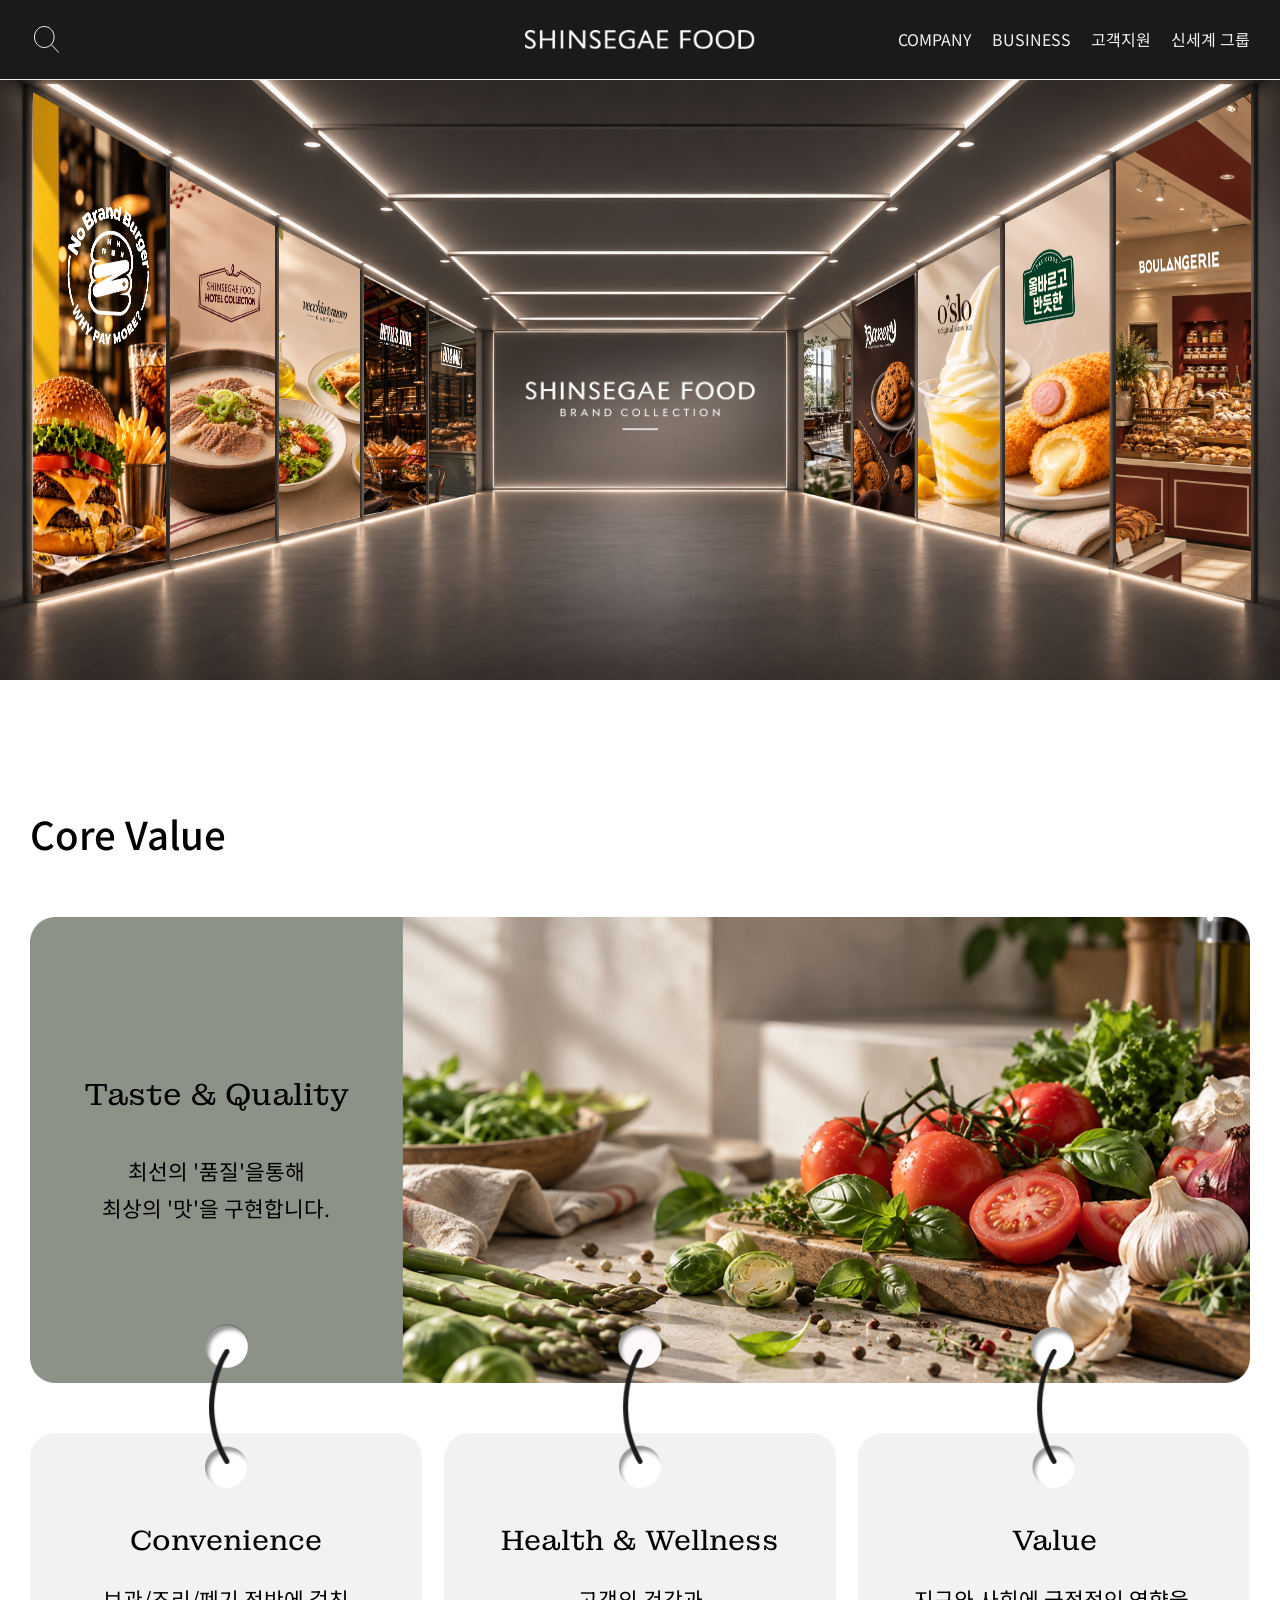
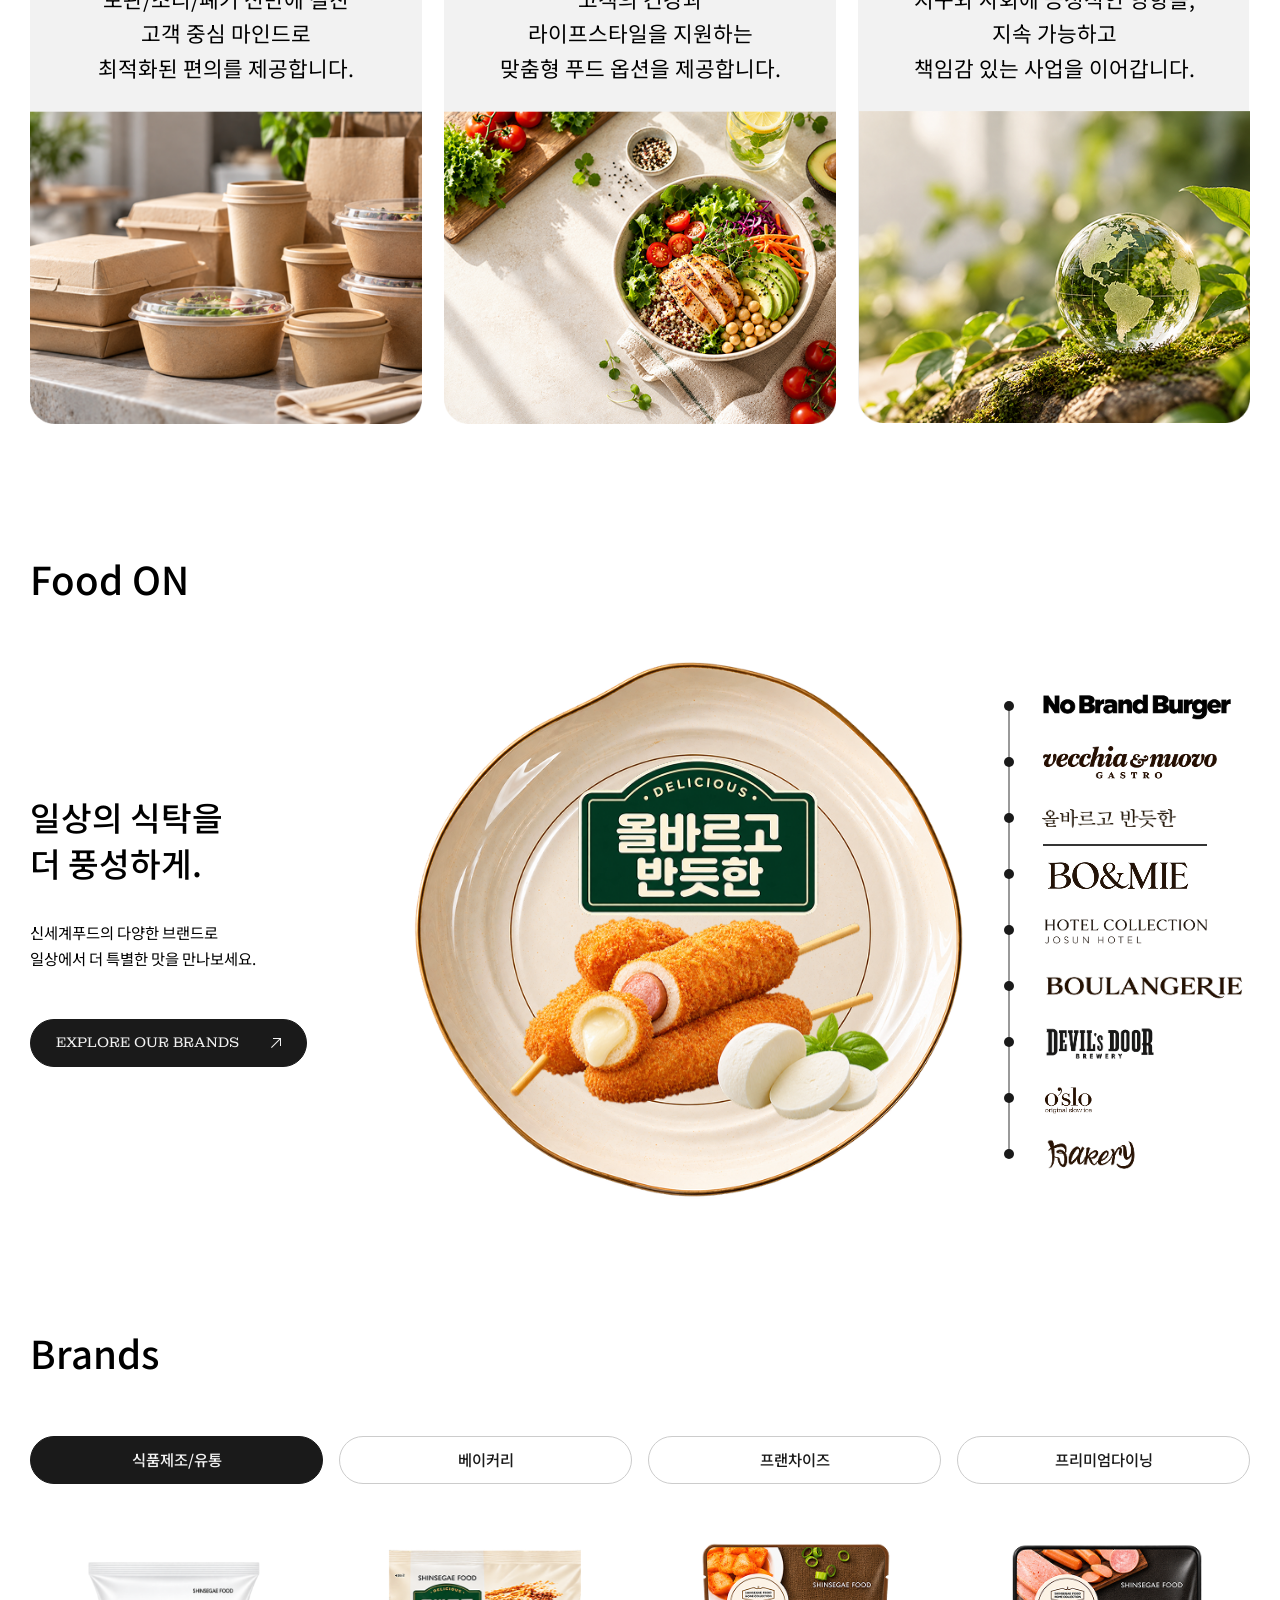
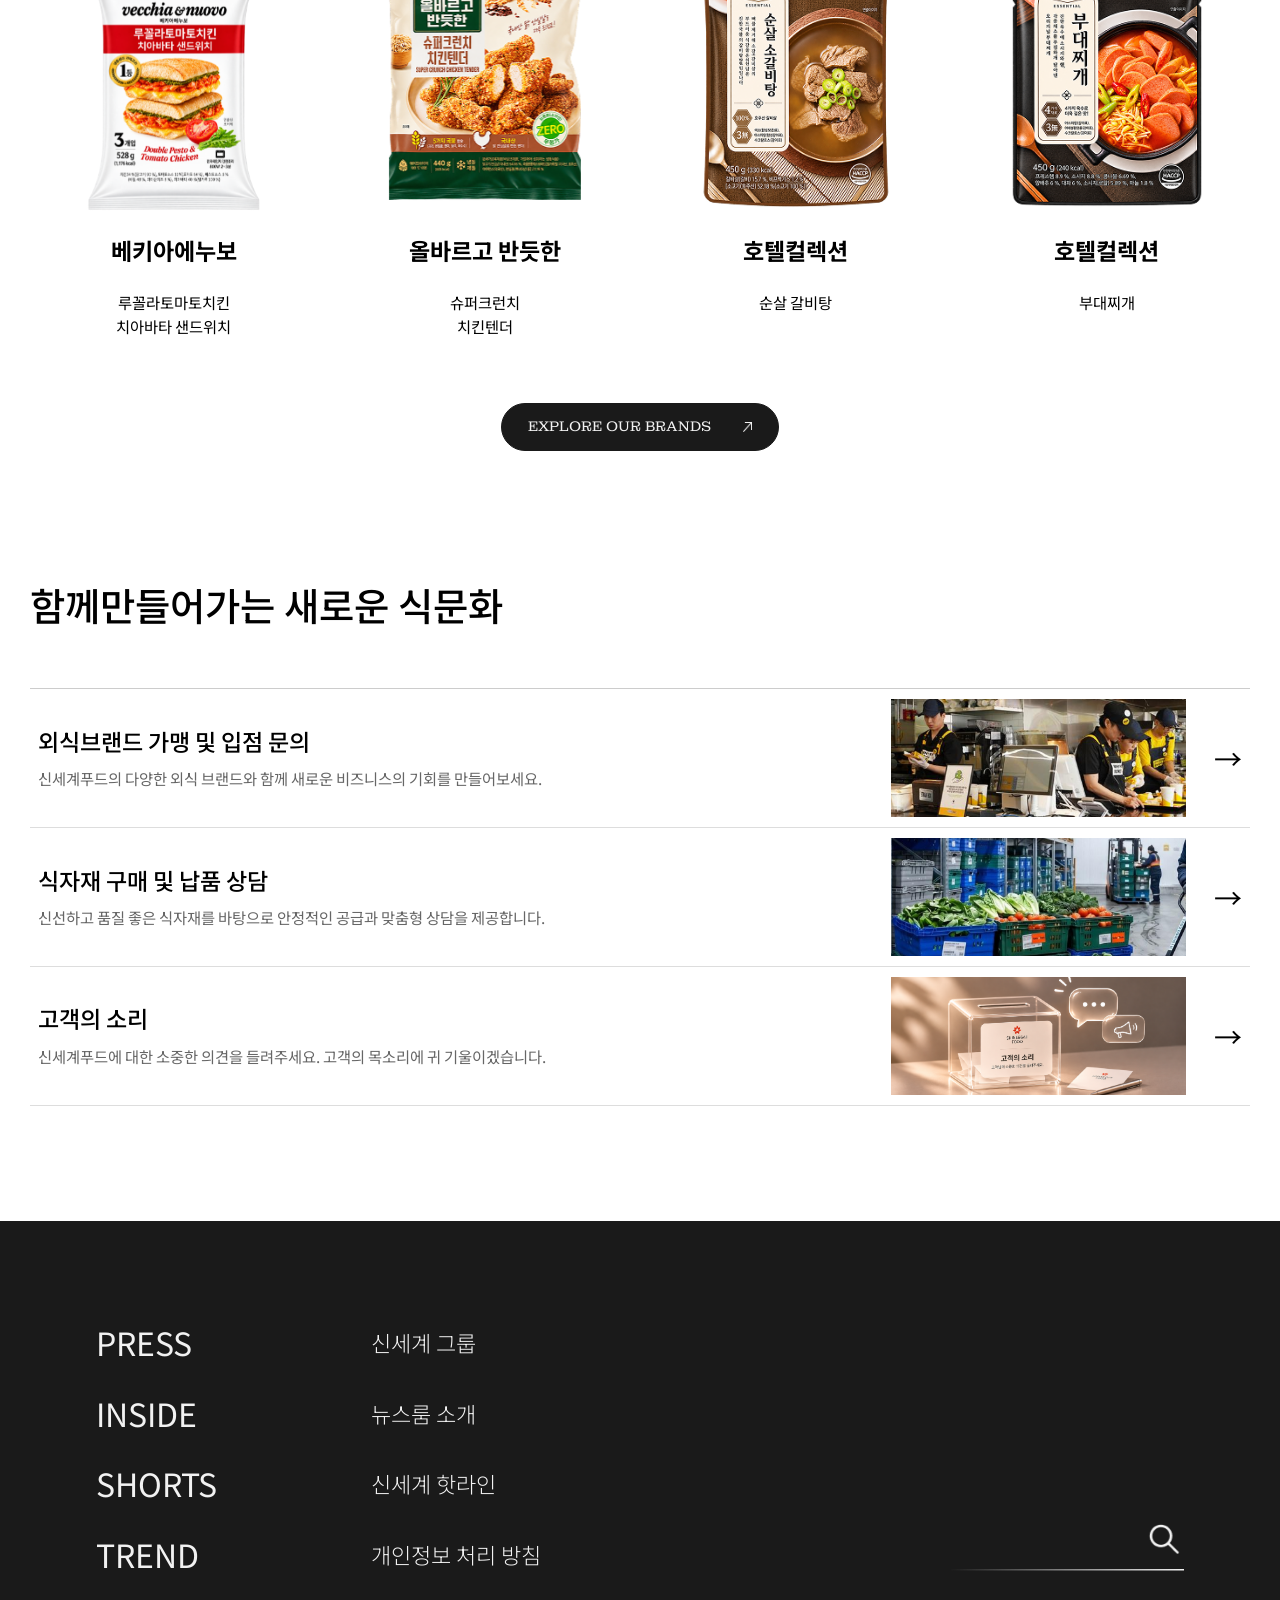
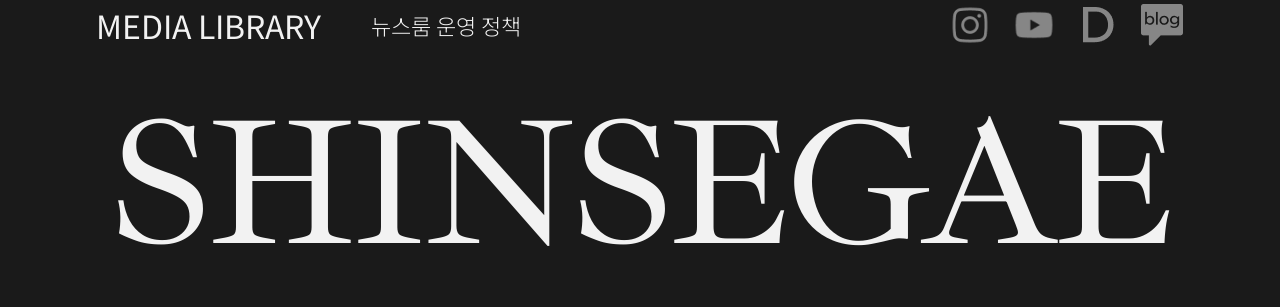
==== commit 5e422134: "신세계 푸드 페이지 최종" ====
--- a/food.html
+++ b/food.html
@@ -53,11 +53,11 @@
                                 <li><a href="#">자주하는 질문</a></li>
                             </ul>
                         </li>
-                        <li><a href="#">신세계 그룹</a>
+                        <li><a href="index.html">신세계 그룹</a>
                             <ul class="sub-menu-wrap">
-                                <li><a href="#">그랜드조선 호텔</a></li>
-                                <li><a href="#">스타필드</a></li>
-                                <li><a href="#">신세계 푸드</a></li>
+                                <li><a href="josunHotel.html">그랜드조선 호텔</a></li>
+                                <li><a href="starfield.html">스타필드</a></li>
+                                <li><a href="food.html">신세계 푸드</a></li>
                             </ul>
                         </li>
                     </ul>
@@ -95,11 +95,11 @@
                             <li><a href="#">자주하는 질문</a></li>
                         </ul>
                     </li>
-                    <li><a href="#">신세계 그룹</a>
+                    <li><a href="index.html">신세계 그룹</a>
                         <ul class="sub-menu-wrap">
-                            <li><a href="#">그랜드조선 호텔</a></li>
-                            <li><a href="#">스타필드</a></li>
-                            <li><a href="#">신세계 푸드</a></li>
+                            <li><a href="josunHotel.html">그랜드조선 호텔</a></li>
+                            <li><a href="starfield.html">스타필드</a></li>
+                            <li><a href="food.html">신세계 푸드</a></li>
                         </ul>
                     </li>
                 </ul>
--- a/css/food.css
+++ b/css/food.css
@@ -1634,9 +1634,9 @@
         display: flex;
         position: absolute;
         top: 0;
-        right: 0;
+        right: -30px;
         font-size: clamp(18px, 6.15vw, 24px);
-        gap: 1.67em;
+        gap: 10px;
         cursor: pointer;
     }
     .food-arrow img{
